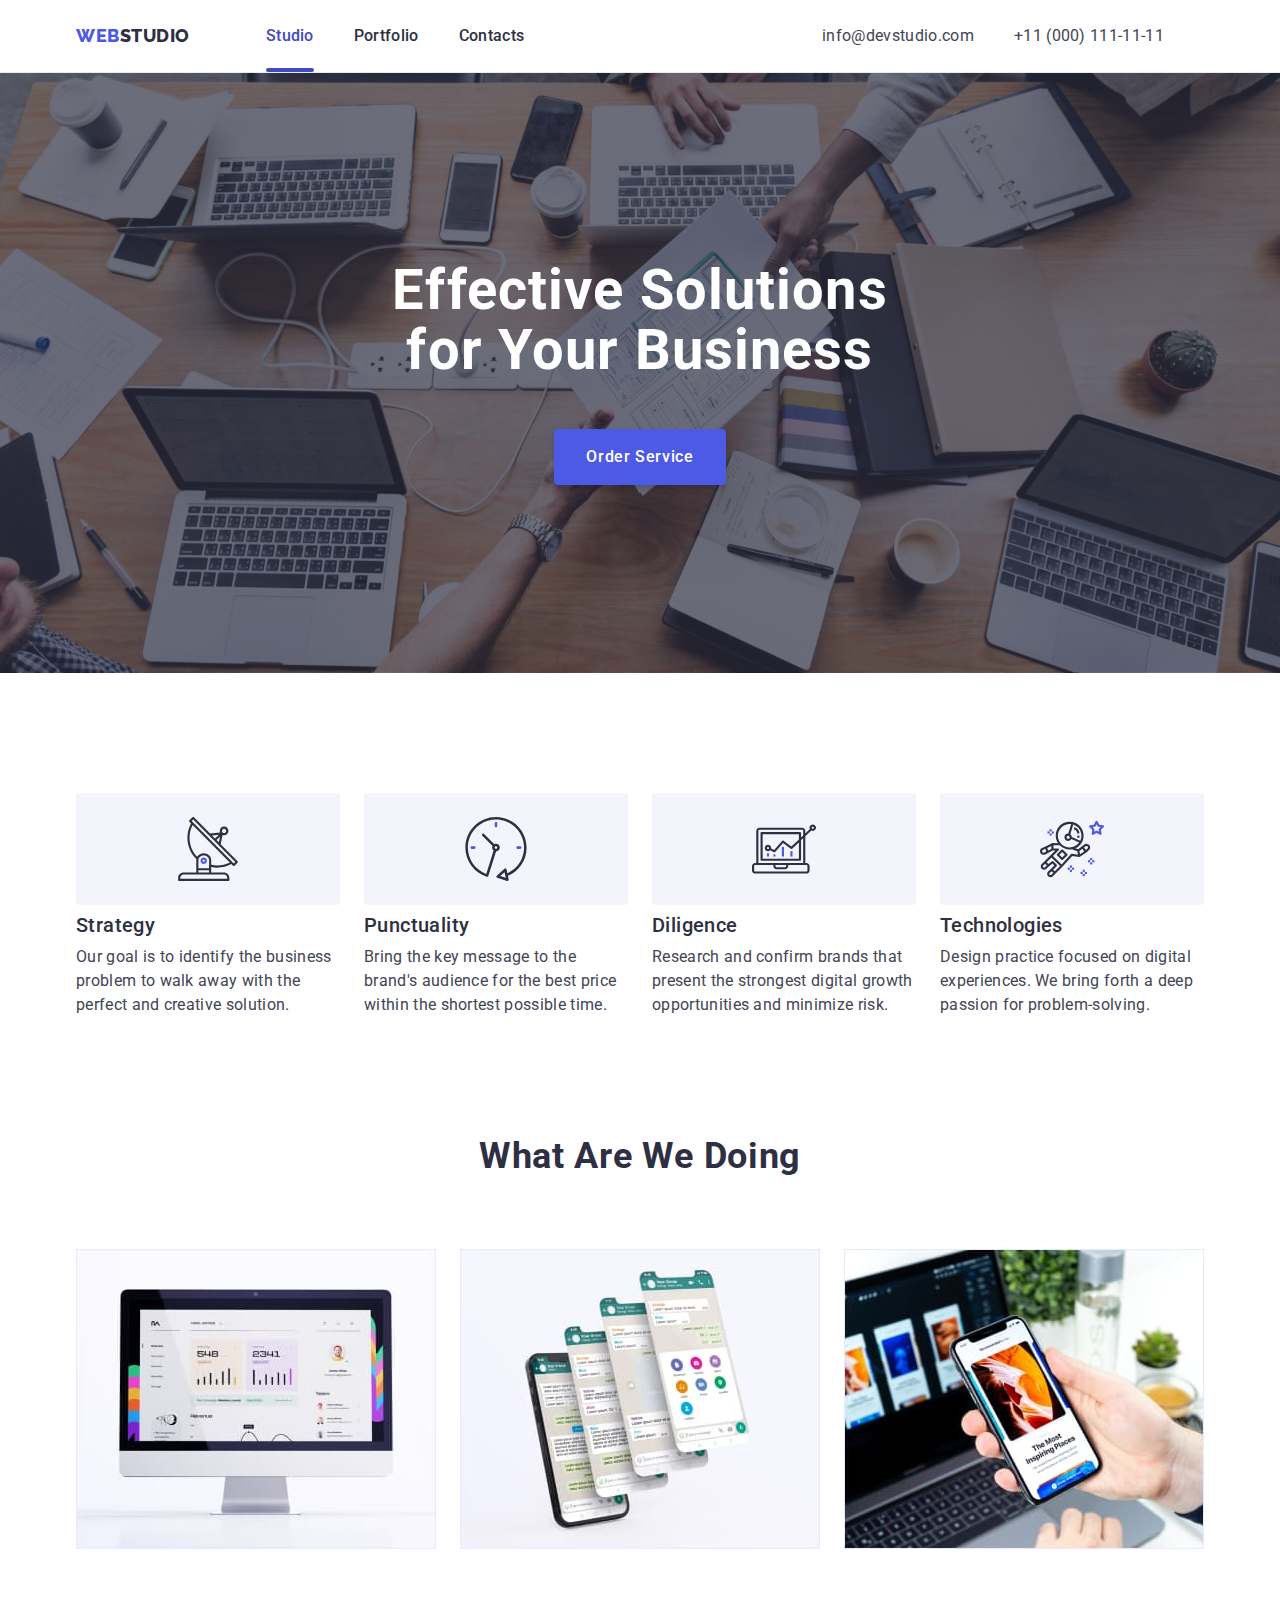
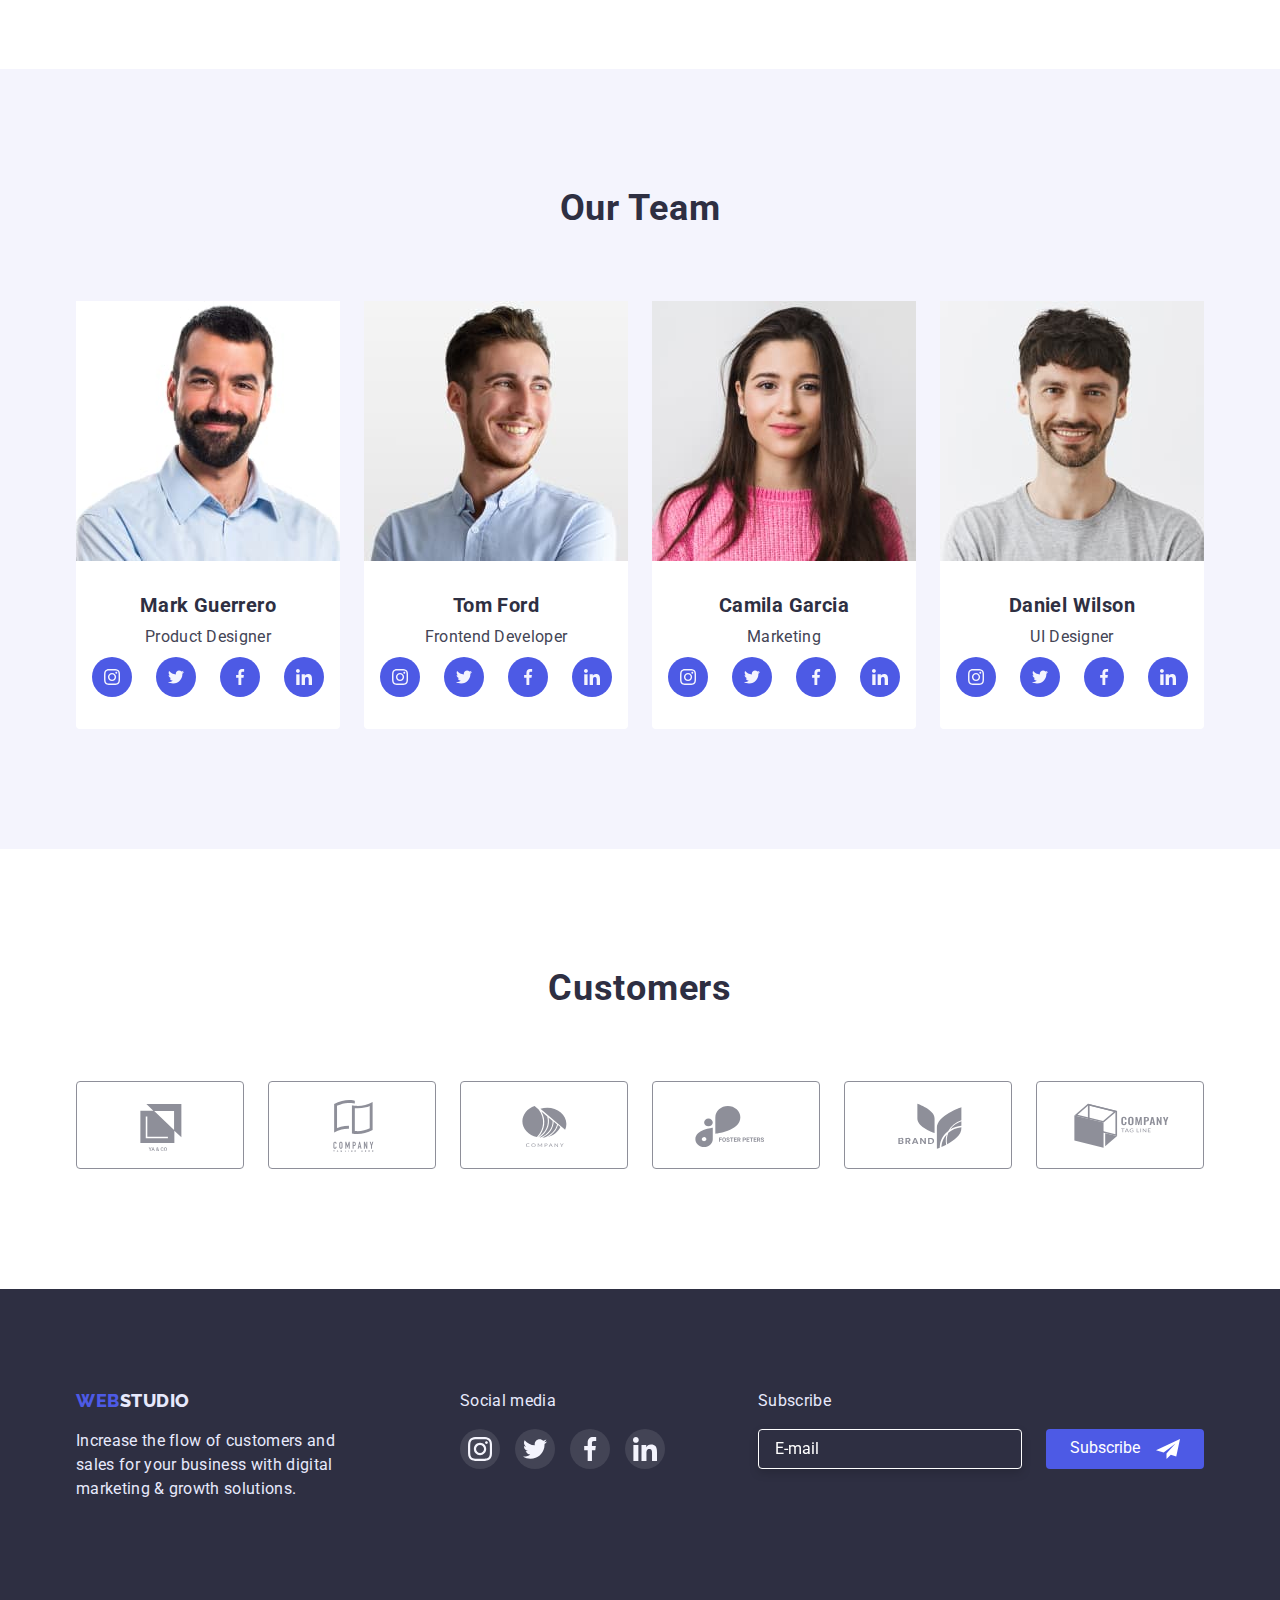
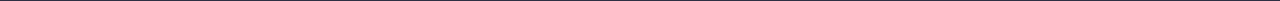
==== index.html @ 13c011f3 "Initial commit" ====
<!DOCTYPE html>
<html lang="en">
  <head>
    <meta charset="UTF-8" />
    <meta http-equiv="X-UA-Compatible" content="IE=edge" />
    <meta name="viewport" content="width=device-width, initial-scale=1.0" />
    <title>WebStudio</title>
    <link
      href="
https://cdn.jsdelivr.net/npm/modern-normalize@1.1.0/modern-normalize.min.css
"
      rel="stylesheet"
    />
    <link rel="preconnect" href="https://fonts.googleapis.com" />
    <link rel="preconnect" href="https://fonts.gstatic.com" crossorigin />
    <link
      href="https://fonts.googleapis.com/css2?family=Raleway:wght@800&family=Roboto:wght@400;500;700;900&display=swap"
      rel="stylesheet"
    />
    <link rel="stylesheet" href="./css/styles.css" />
  </head>
  <!-- body -->
  <body>
    <header class="header">
      <div class="container page-header-container">
        <nav class="menu">
          <a class="logo link" href="./index.html"
            >Web<span class="header-logo-studio">Studio</span>
          </a>
          <ul class="list flex-list">
            <li class="menu-item">
              <a class="secondary-link link nav-index" href="./index.html"
                >Studio</a
              >
            </li>
            <li class="menu-item">
              <a class="menu-link link" href="./portfolio.html">Portfolio</a>
            </li>
            <li class="menu-item">
              <a class="menu-link link" href="">Contacts</a>
            </li>
          </ul>
        </nav>
        <!-- contacts -->
        <address class="address">
          <ul class="list flex-list">
            <li class="address-list">
              <a class="mail link" href="mailto:info@devstudio.com"
                >info@devstudio.com</a
              >
            </li>
            <li class="address-list">
              <a class="phone-number link" href="tel:+110001111111"
                >+11 (000) 111-11-11</a
              >
            </li>
          </ul>
        </address>
      </div>
    </header>
    <!-- main  -->
    <main>
      <!-- HERO -->
      <section class="section-hero">
        <div class="container hero-container">
          <h1 class="text-hero">Effective Solutions for Your Business</h1>
          <button class="button-main" data-modal-open type="button">
            Order Service
          </button>
        </div>
      </section>
      <!-- section2 -->
      <section class="secondary-section">
        <div class="container">
          <h2 hidden>features</h2>

          <ul class="list secondary-flex-list">
            <li class="secondary-section-list">
              <div class="secondary-list-item">
                <svg class="secondary-list-icon" width="64" height="64">
                  <use href="./images/sprite.svg#icon-strategy"></use>
                </svg>
              </div>
              <h3 class="title-description">Strategy</h3>
              <p class="text-description">
                Our goal is to identify the business problem to walk away with
                the perfect and creative solution.
              </p>
            </li>

            <li class="secondary-section-list">
              <div class="secondary-list-item">
                <svg class="secondary-list-icon" width="64" height="64">
                  <use href="./images/sprite.svg#icon-punctuality"></use>
                </svg>
              </div>
              <h3 class="title-description">Punctuality</h3>
              <p class="text-description">
                Bring the key message to the brand's audience for the best price
                within the shortest possible time.
              </p>
            </li>
            <li class="secondary-section-list">
              <div class="secondary-list-item">
                <svg class="secondary-list-icon" width="64" height="64">
                  <use href="./images/sprite.svg#icon-diligence"></use>
                </svg>
              </div>
              <h3 class="title-description">Diligence</h3>
              <p class="text-description">
                Research and confirm brands that present the strongest digital
                growth opportunities and minimize risk.
              </p>
            </li>
            <li class="secondary-section-list">
              <div class="secondary-list-item">
                <svg class="secondary-list-icon" width="64" height="64">
                  <use href="./images/sprite.svg#icon-technologies"></use>
                </svg>
              </div>
              <h3 class="title-description">Technologies</h3>
              <p class="text-description">
                Design practice focused on digital experiences. We bring forth a
                deep passion for problem-solving.
              </p>
            </li>
          </ul>
        </div>
      </section>
      <!-- What are we doing -->
      <section class="works-container">
        <div class="container">
          <h2 class="title-text">What are we doing</h2>
          <ul class="list flex-list section-list works-secondary-flex">
            <li class="works-container-list">
              <img
                src="./images/ourworks/img1.jpg"
                alt="desktop"
                width="360"
                height="300"
              />
            </li>
            <li class="works-container-list">
              <img
                src="./images/ourworks/img2.jpg"
                alt="telefon"
                width="360"
                height="300"
              />
            </li>
            <li class="works-container-list">
              <img
                src="./images/ourworks/img3.jpg"
                alt="Technical"
                width="360"
                height="300"
              />
            </li>
          </ul>
        </div>
      </section>
      <!-- Team -->
      <section class="team-section">
        <div class="container team-container">
          <h2 class="title-text">Our Team</h2>
          <ul class="list flex-list">
            <li class="team-img">
              <img
                src="./images/team/mark-guerrero.jpg"
                alt="Mark Guerrero"
                width="264"
                height="260"
              />
              <div class="team-card-wrapper">
                <h3 class="team-text">Mark Guerrero</h3>
                <p class="team-secondary-text">Product Designer</p>
                <!-- social-list -->
                <ul class="social-list list">
                  <li class="social-list-item">
                    <a class="social-list-link" href="">
                      <svg class="social-list-icon" width="16" height="16">
                        <use href="./images/sprite.svg#icon-instagram"></use>
                      </svg>
                    </a>
                  </li>
                  <li class="social-list-item">
                    <a class="social-list-link" href="">
                      <svg class="social-list-icon" width="16" height="16">
                        <use href="./images/sprite.svg#icon-twitter"></use>
                      </svg>
                    </a>
                  </li>
                  <li class="social-list-item">
                    <a class="social-list-link" href="">
                      <svg class="social-list-icon" width="16" height="16">
                        <use href="./images/sprite.svg#icon-facebook"></use>
                      </svg>
                    </a>
                  </li>
                  <li class="social-list-item">
                    <a class="social-list-link" href="">
                      <svg class="social-list-icon" width="16" height="16">
                        <use href="./images/sprite.svg#icon-linkedin"></use>
                      </svg>
                    </a>
                  </li>
                </ul>
              </div>
            </li>
            <li class="team-img">
              <img
                src="./images/team/tom-ford.jpg"
                alt="tom-ford"
                width="264"
                height="260"
              />
              <div class="team-card-wrapper">
                <h3 class="team-text">Tom Ford</h3>
                <p class="team-secondary-text">Frontend Developer</p>
                <ul class="social-list list">
                  <li class="social-list-item">
                    <a class="social-list-link" href="">
                      <svg class="social-list-icon" width="16" height="16">
                        <use href="./images/sprite.svg#icon-instagram"></use>
                      </svg>
                    </a>
                  </li>
                  <li class="social-list-item">
                    <a class="social-list-link" href="">
                      <svg class="social-list-icon" width="16" height="16">
                        <use href="./images/sprite.svg#icon-twitter"></use>
                      </svg>
                    </a>
                  </li>
                  <li class="social-list-item">
                    <a class="social-list-link" href="">
                      <svg class="social-list-icon" width="16" height="16">
                        <use href="./images/sprite.svg#icon-facebook"></use>
                      </svg>
                    </a>
                  </li>
                  <li class="social-list-item">
                    <a class="social-list-link" href="">
                      <svg class="social-list-icon" width="16" height="16">
                        <use href="./images/sprite.svg#icon-linkedin"></use>
                      </svg>
                    </a>
                  </li>
                </ul>
              </div>
            </li>
            <li class="team-img">
              <img
                src="./images/team/camila-garcia.jpg"
                alt="camila-garcia"
                width="264"
                height="260"
              />
              <div class="team-card-wrapper">
                <h3 class="team-text">Camila Garcia</h3>
                <p class="team-secondary-text">Marketing</p>
                <ul class="social-list list">
                  <li class="social-list-item">
                    <a class="social-list-link" href="">
                      <svg class="social-list-icon" width="16" height="16">
                        <use href="./images/sprite.svg#icon-instagram"></use>
                      </svg>
                    </a>
                  </li>
                  <li class="social-list-item">
                    <a class="social-list-link" href="">
                      <svg class="social-list-icon" width="16" height="16">
                        <use href="./images/sprite.svg#icon-twitter"></use>
                      </svg>
                    </a>
                  </li>
                  <li class="social-list-item">
                    <a class="social-list-link" href="">
                      <svg class="social-list-icon" width="16" height="16">
                        <use href="./images/sprite.svg#icon-facebook"></use>
                      </svg>
                    </a>
                  </li>
                  <li class="social-list-item">
                    <a class="social-list-link" href="">
                      <svg class="social-list-icon" width="16" height="16">
                        <use href="./images/sprite.svg#icon-linkedin"></use>
                      </svg>
                    </a>
                  </li>
                </ul>
              </div>
            </li>
            <li class="team-img">
              <img
                src="./images/team/daniel-wilson.jpg"
                alt="daniel-wilson"
                width="264"
                height="260"
              />
              <div class="team-card-wrapper">
                <h3 class="team-text">Daniel Wilson</h3>
                <p class="team-secondary-text">UI Designer</p>
                <ul class="social-list list">
                  <li class="social-list-item">
                    <a class="social-list-link" href="">
                      <svg class="social-list-icon" width="16" height="16">
                        <use href="./images/sprite.svg#icon-instagram"></use>
                      </svg>
                    </a>
                  </li>
                  <li class="social-list-item">
                    <a class="social-list-link" href="">
                      <svg class="social-list-icon" width="16" height="16">
                        <use href="./images/sprite.svg#icon-twitter"></use>
                      </svg>
                    </a>
                  </li>
                  <li class="social-list-item">
                    <a class="social-list-link" href="">
                      <svg class="social-list-icon" width="16" height="16">
                        <use href="./images/sprite.svg#icon-facebook"></use>
                      </svg>
                    </a>
                  </li>
                  <li class="social-list-item">
                    <a class="social-list-link" href="">
                      <svg class="social-list-icon" width="16" height="16">
                        <use href="./images/sprite.svg#icon-linkedin"></use>
                      </svg>
                    </a>
                  </li>
                </ul>
              </div>
            </li>
          </ul>
        </div>
      </section>
      <!-- Customers -->
      <section class="customers-container">
        <div class="container">
          <h2 class="title-text">Customers</h2>
          <ul class="list customers-list">
            <li class="customers-list-item">
              <a class="customers-list-link" href="">
                <svg class="customers-list-icon" width="104" height="56">
                  <use href="./images/sprite.svg#icon-customers-logo1"></use>
                </svg>
              </a>
            </li>
            <li class="customers-list-item">
              <a class="customers-list-link" href="">
                <svg class="customers-list-icon" width="104" height="56">
                  <use href="./images/sprite.svg#icon-customers-logo-2"></use>
                </svg>
              </a>
            </li>
            <li class="customers-list-item">
              <a class="customers-list-link" href="">
                <svg class="customers-list-icon" width="104" height="56">
                  <use href="./images/sprite.svg#icon-customers-logo-3"></use>
                </svg>
              </a>
            </li>
            <li class="customers-list-item">
              <a class="customers-list-link" href="">
                <svg class="customers-list-icon" width="104" height="56">
                  <use href="./images/sprite.svg#icon-customers-logo-4"></use>
                </svg>
              </a>
            </li>
            <li class="customers-list-item">
              <a class="customers-list-link" href="">
                <svg class="customers-list-icon" width="104" height="56">
                  <use href="./images/sprite.svg#icon-customers-logo-5"></use>
                </svg>
              </a>
            </li>
            <li class="customers-list-item">
              <a class="customers-list-link" href="">
                <svg class="customers-list-icon" width="104" height="56">
                  <use href="./images/sprite.svg#icon-customers-logo-6"></use>
                </svg>
              </a>
            </li>
          </ul>
        </div>
      </section>
    </main>
    <!-- footer -->
    <footer class="footer">
      <div class="container container-media">
        <div class="footer-container">
          <a class="logo link" href="./index.html"
            >Web<span class="footer-logo-studio">Studio</span>
          </a>
          <p class="footer-text-description">
            Increase the flow of customers and sales for your business with
            digital marketing & growth solutions.
          </p>
        </div>
        <div class="social-media-container">
          <p class="social-media-text">Social media</p>
          <ul class="footer-social-list list">
            <li class="footer-social-list-item">
              <a class="footer-social-list-link" href="">
                <svg class="footer-social-list-icon" width="24" height="24">
                  <use href="./images/sprite.svg#icon-instagram-dark"></use>
                </svg>
              </a>
            </li>
            <li class="footer-social-list-item">
              <a class="footer-social-list-link" href="">
                <svg class="footer-social-list-icon" width="24" height="24">
                  <use href="./images/sprite.svg#icon-twitter-dark"></use>
                </svg>
              </a>
            </li>
            <li class="footer-social-list-item">
              <a class="footer-social-list-link" href="">
                <svg class="footer-social-list-icon" width="24" height="24">
                  <use href="./images/sprite.svg#icon-facebook-dark"></use>
                </svg>
              </a>
            </li>
            <li class="footer-social-list-item">
              <a class="footer-social-list-link" href="">
                <svg class="footer-social-list-icon" width="24" height="24">
                  <use href="./images/sprite.svg#icon-linkedin-dark"></use>
                </svg>
              </a>
            </li>
          </ul>
        </div>
        <!-- footer-form -->
        <form class="footer-form">
          <p class="social-media-text">Subscribe</p>
          <div class="footer-form-wraper">
            <label class="footer-label">
              <input
                type="email"
                class="footer-input"
                name="user-email"
                placeholder="E-mail"
              />
            </label>
            <button type="submit" class="footer-submit-btn">
              Subscribe
              <svg class="footer-input-icon" width="24" height="24">
                <use href="./images/sprite.svg#icon-frame"></use>
              </svg>
            </button>
          </div>
        </form>
      </div>
    </footer>
    <!-- bekdrop -->
    <div class="bekdrop is-hidden" data-modal>
      <div class="modal">
        <button class="modal-close-btn" data-modal-close type="button">
          <svg class="close-icon-btn" width="8" height="8">
            <use href="./images/sprite.svg#icon-cross"></use>
          </svg>
          <script src="./js/modal.js"></script>
        </button>
        <p class="modal-form-text">
          Leave your contacts and we will call you back
        </p>
        <form class="modal-form">
          <label class="modal-form-fild">
            <span class="modal-form-input-desc"> Name* </span>
            <span class="input-icon-wraper">
              <input
                class="modal-form-input"
                type="text"
                name="user_name"
                required
                pattern="^[a-zA-Zа-яА-Яі-Ії-Ї]+$"
                minlength="2"
              />
              <svg class="modal-form-input-icon" width="18" height="24">
                <use href="./images/sprite.svg#icon-person"></use>
              </svg>
            </span>
          </label>
          <label class="modal-form-fild">
            <span class="modal-form-input-desc"> Phone* </span>
            <span class="input-icon-wraper">
              <input
                class="modal-form-input"
                type="tel"
                name="user_phone"
                required
                pattern="[0-9{3}-0-9{3}-0-9{2}-0-9{2}]"
                title="xxx-xxx-xx-xx"
              />
              <svg class="modal-form-input-icon" width="18" height="24">
                <use href="./images/sprite.svg#icon-phone"></use>
              </svg>
            </span>
          </label>
          <label class="modal-form-fild">
            <span class="modal-form-input-desc"> Email </span>
            <span class="input-icon-wraper">
              <input class="modal-form-input" type="email" name="user_email" />
              <svg class="modal-form-input-icon" width="18" height="24">
                <use href="./images/sprite.svg#icon-email"></use>
              </svg>
            </span>
          </label>
          <label class="modal-form-fild-comment">
            <span class="modal-form-input-desc"> Comment </span>
            <textarea
              class="modal-form-comment"
              name="user_comment"
              placeholder="Text input"
            ></textarea>
          </label>
          <input
            class="modal-form-check visually-hidden"
            id="user-policy"
            type="checkbox"
          />
          <label class="modal-form-check-desc" for="user-policy">
            <span class="user-policy-text">
              I accept the terms and conditions of the
              <a class="user-policy-link" href="">Privacy Policy</a>
            </span>
          </label>
          <button type="submit" class="modal-form-submit">Send</button>
        </form>
      </div>
    </div>
  </body>
</html>
---- css/styles.css ----
/* крапка у списку */
.list {
  list-style: none;
}
/* підкреслення */
.link {
  text-decoration: none;
}
:root {
  --main-background-color: #ffffff;
  --footer-beckground-color: #2e2f42;
  --team-section-color: #f4f4fd;
  --hover-focus-color: #404bbf;
  --title-color: #2e2f42;
  --text-color: #434455;
  --text-footer-color: #e7e9fc;
  --blue-text-color: #4d5ae5;
  --transition-element: 250ms cubic-bezier(0.4, 0, 0.2, 1);
}
h1,
h2,
h3,
p {
  margin-top: 0;
  margin-bottom: 0;
}
ul,
ol {
  margin-top: 0;
  margin-bottom: 0;
  padding-left: 0;
}
img {
  display: block;
}
button {
  cursor: pointer;
}
.container {
  width: 1158px;
  margin-left: auto;
  margin-right: auto;
  padding-left: 15px;
  padding-right: 15px;
}
.page-header-container {
  display: flex;
  align-items: center;
}
body {
  font-family: "Roboto", sans-serif;
  font-size: 16px;
  background-color: var(--main-background-color);
}

.menu-link {
  font-weight: 500;
  line-height: 1.5;
  letter-spacing: 0.02em;
  color: var(--title-color);
  transition: color var(--transition-element);
}
.menu-link:hover,
.menu-link:focus {
  color: var(--hover-focus-color);
}
.secondary-link {
  font-weight: 500;
  line-height: 1.5;
  letter-spacing: 0.02em;
  color: var(--hover-focus-color);
}

/* ===============LOGO============== */
.logo {
  font-family: "Raleway";

  font-weight: 800;
  font-size: 18px;
  line-height: 1.33;

  align-items: center;
  letter-spacing: 0.03em;
  text-transform: uppercase;
  color: var(--blue-text-color);
  margin-right: 76px;
}

.header-logo-studio {
  color: var(--title-color);
}

.header {
  border-bottom: 1px solid #e7e9fc;
  box-shadow: 0px 2px 1px rgba(46, 47, 66, 0.08),
    0px 1px 1px rgba(46, 47, 66, 0.16), 0px 1px 6px rgba(46, 47, 66, 0.08);
}
/* ===============/LOGO/============== */
.menu {
  display: flex;
  align-items: center;
}
.flex-list {
  display: flex;
  align-items: center;
}
.menu-item:not(:last-child) {
  margin-right: 40px;
}
.menu-item {
  position: relative;
  display: block;
  padding-top: 24px;
  padding-bottom: 24px;
}

.nav-index::after {
  box-sizing: inherit;
  position: absolute;
  content: "";
  display: block;
  width: 100%;
  height: 4px;
  margin: 0 auto;
  left: 0;
  bottom: 0;
  background-color: #404bbf;
  border-radius: 2px;
}

/* ==========Contacts========= */
.address {
  font-style: normal;
  margin-left: auto;
}

.phone-number {
  line-height: 1.5;
  letter-spacing: 0.02em;
  color: var(--text-color);
  transition: var(--transition-element);
}
.phone-number:hover,
.phone-number:focus {
  color: var(--hover-focus-color);
}

.mail {
  line-height: 1.5;
  letter-spacing: 0.02em;
  color: var(--text-color);
  transition: color var(--transition-element);
}

.mail:hover,
.mail:focus {
  color: var(--hover-focus-color);
}
.address-list {
  margin-right: 40px;
}
/* ==========/Contacts/========= */

/* ---------------HERO--------------- */
.section-hero {
  background: var(--title-color);
  padding-top: 188px;
  padding-bottom: 188px;
  background-image: linear-gradient(
      rgba(46, 47, 66, 0.7),
      rgba(46, 47, 66, 0.7)
    ),
    url("../images/hero.jpg");
  background-size: cover;
  margin-left: auto;
  margin-right: auto;
  background-position: center;
  background-repeat: no-repeat;
  max-width: 1440px;
}
.text-hero {
  font-weight: 700;
  font-size: 56px;
  line-height: 1.07;
  letter-spacing: 0.02em;
  color: var(--main-background-color);
  margin-right: auto;
  margin-left: auto;
  width: 496px;
  margin-bottom: 48px;
  text-align: center;
}

.button-main {
  font-weight: 500;
  line-height: 1.5;
  display: flex;
  letter-spacing: 0.04em;
  font-family: inherit;
  color: var(--main-background-color);
  background: var(--blue-text-color);
  box-shadow: 0px 4px 4px rgba(0, 0, 0, 0.15);
  border-radius: 4px;
  padding-top: 16px;
  padding-bottom: 16px;
  padding-left: 32px;
  padding-right: 32px;
  border: none;
  margin-left: auto;
  margin-right: auto;
  transition: background var(--transition-element),
    box-shadow var(--transition-element),
    border-radius var(--transition-element),
    box-shadow var(--transition-element);
}
.button-main:hover,
.button-main:focus {
  background: var(--hover-focus-color);
  box-shadow: 0px 4px 4px rgba(0, 0, 0, 0.15);
  border-radius: 4px;
}

/* ------------------/HERO/------------ */
/* ==================Section2========== */
.secondary-flex-list {
  display: flex;
  align-items: center;
}
.secondary-section {
  padding-top: 120px;
  padding-bottom: 120px;
}
.title-description {
  font-weight: 500;
  font-size: 20px;
  line-height: 1.2;
  letter-spacing: 0.02em;
  color: var(--title-color);
  margin-bottom: 8px;
  margin-top: 8px;
}
.text-description {
  font-weight: 400;
  line-height: 1.5;
  letter-spacing: 0.02em;
  color: var(--text-color);
}
.secondary-section-list:not(:last-child) {
  margin-right: 24px;
}
.secondary-section-list {
  width: 264px;
}

.secondary-list-item {
  width: 264px;
  height: 112px;
  background-color: #f4f4fd;
  border-radius: 4px;
  display: flex;
  justify-content: center;
  align-items: center;
}
/* ==================/Section2/======== */
/* ============What are we doing======= */
.works-container {
  padding-bottom: 120px;
}

.title-text {
  font-size: 36px;
  line-height: 1.11;
  letter-spacing: 0.02em;
  text-transform: capitalize;
  color: var(--title-color);
  text-transform: capitalize;
  margin-bottom: 72px;
  text-align: center;
}
.works-container-list {
  width: 360px;
}
.works-container-list:not(:last-child) {
  margin-right: 24px;
}

/* ===========/What are we doing/====== */

/* ==============Team============ */

.team-section {
  background-color: var(--team-section-color);
  padding-top: 120px;
  padding-bottom: 120px;
}
.team-img {
  background-color: var(--main-background-color);
  width: 264px;
  border-radius: 0px 0px 4px 4px;
}
.team-img:not(:last-child) {
  margin-right: 24px;
}
.team-text {
  font-size: 20px;
  line-height: 1.2;
  letter-spacing: 0.02em;
  color: var(--title-color);
  margin-left: auto;
  margin-right: auto;
  text-align: center;
  margin-bottom: 8px;
}
.team-secondary-text {
  line-height: 1.5;
  letter-spacing: 0.02em;
  color: var(--text-color);
  text-align: center;
  margin-left: auto;
  margin-right: auto;
}
.team-card-wrapper {
  padding-top: 32px;
  padding-bottom: 32px;
  padding-left: 16px;
  padding-right: 16px;
}
/* <!-- social-list --> */
.social-list-link {
  display: flex;
  justify-content: center;
  align-items: center;
  width: 40px;
  height: 40px;
  border-radius: 50%;
  background-color: #4d5ae5;
  transition: background-color var(--transition-element);
}
.social-list-link:hover,
.social-list-link:focus {
  background-color: #404bbf;
}
.social-list {
  display: flex;
  justify-content: center;
  gap: 24px;
  margin-top: 8px;
}
.social-list-icon {
  fill: #f4f4fd;
}

/* <!-- //social-list// --> */
/* ==============/Team/============ */
/* ==============Customers========= */
.customers-container {
  padding-bottom: 120px;
  padding-top: 120px;
}
.customers-list {
  display: flex;
  justify-content: center;
  gap: 24px;
}
.customers-list-item {
  width: calc((100% - 24px) / 6);
  height: 88px;
}

.customers-list-link {
  display: flex;
  justify-content: center;
  align-items: center;
  width: 100%;
  height: 100%;
  background: #ffffff;
  border: 1px solid #8e8f99;
  fill: currentColor;
  color: #8e8f99;
  border-radius: 4px;
  transition: border var(--transition-element), fill var(--transition-element);
}

.customers-list-link:hover,
.customers-list-link:focus {
  border: 1px solid #404bbf;
  fill: #404bbf;
}

/* ============//Customers//========= */
/* ============footer============= */
.footer-logo-studio {
  font-family: "Raleway";
  font-style: normal;
  font-weight: 800;
  font-size: 18px;
  line-height: 1.33;
  letter-spacing: 0.03em;
  text-transform: uppercase;
  color: var(--text-footer-color);
}
.footer-text-description {
  font-weight: 400;
  line-height: 1.5;
  letter-spacing: 0.02em;
  color: var(--text-footer-color);
  width: 264px;
  margin-top: 16px;
}
.footer {
  background-color: var(--footer-beckground-color);
  padding-top: 100px;
  padding-bottom: 100px;
}
.footer-flex {
  margin-right: 0;
}

.footer-social-list-link {
  display: flex;
  box-sizing: border-box;
  justify-content: center;
  align-items: center;
  width: 40px;
  height: 40px;
  border-radius: 50%;
  background: rgba(255, 255, 255, 0.1);
  transition: background-color var(--transition-element);
}
.footer-social-list-link:hover,
.footer-social-list-link:focus {
  background-color: #31d0aa;
}
.footer-social-list {
  display: flex;
  justify-content: center;
  gap: 15px;
  margin-top: 16px;
}
.footer-container {
  width: 264px;
}
.footer-social-list-icon {
  fill: #f4f4fd;
}
.social-media-text {
  line-height: 1.5;
  letter-spacing: 0.02em;
  color: var(--text-footer-color);
  font-weight: normal;
  margin-bottom: 16px;
}
.social-media-container {
  margin-left: 120px;
}
.footer-social-container {
  display: flex;
}
.container-media {
  display: flex;
}
.footer-form-wraper {
  display: flex;
}
/* ============/footer/============= */

/* ========== PORTFOLIO===+++====== */
/* ===========portfolio-buttons===== */
.portfolio-section {
  padding-top: 96px;
}
.portfolio-buttons {
  color: var(--blue-text-color);
  font-weight: 500;
  padding: 12px 24px;
  height: 48px;
  background: var(--team-section-color);
  border: 1px solid var(--text-footer-color);
  border-radius: 4px;
  line-height: 24px;
  text-align: center;
  letter-spacing: 0.04em;
  color: #4d5ae5;
  transition: color var(--transition-element),
    background var(--transition-element), box-shadow var(--transition-element);
}

.portfolio-buttons:hover,
.portfolio-buttons:focus {
  color: var(--main-background-color);
  background: var(--hover-focus-color);
  box-shadow: 0px 3px 1px rgba(0, 0, 0, 0.1), 0px 2px 1px rgba(0, 0, 0, 0.08),
    0px 2px 2px rgba(0, 0, 0, 0.12);
  border-color: transparent;
}
.portfolio-buttons-container {
  justify-content: center;
  margin-bottom: 72px;
}
.list-buttons:not(:last-child) {
  margin-right: 24px;
}

/* ===========//portfolio-buttons//===== */
/* ============Project Card============ */

.project-card-list {
  width: 360px;
}

.card-border {
  border: 1px solid #e7e9fc;
  border-top: none;
  padding: 32px 16px;
}
.project-card-list-shadow {
  display: block;
  cursor: pointer;
  text-decoration: none;
  position: relative;
  transition: box-shadow var(--transition-element);
}
.project-card-list-shadow:hover,
.project-card-list-shadow:focus {
  box-shadow: 0px 1px 6px rgba(46, 47, 66, 0.08),
    0px 1px 1px rgba(46, 47, 66, 0.16), 0px 2px 1px rgba(46, 47, 66, 0.08);
}
.card-border-text {
  font-size: 20px;
  line-height: 1.2;
  letter-spacing: 0.02em;
  color: var(--title-color);
  margin-bottom: 8px;
}
.card-secondary-text {
  line-height: 1.5;
  letter-spacing: 0.02em;
  color: var(--text-color);
}
.overlay-wraper {
  display: block;
  position: relative;
  overflow: hidden;
}
.overlay {
  padding-top: 40px;
  padding-bottom: 40px;
  padding-left: 32px;
  padding-right: 32px;
  font-size: 16px;
  line-height: 1.5;
  letter-spacing: 0.02em;
  color: #f4f4fd;
  font-weight: 400;
  font-size: 16px;
  line-height: 24px;
  letter-spacing: 0.02em;
  position: absolute;
  left: 0px;
  top: 0px;
  background-color: #4d5ae5;
  width: 100%;
  height: 100%;
  overflow: auto;
  transform: translate(0, 100%);
  transition: transform var(--transition-element);
}
.overlay-wraper-card:hover .overlay,
.overlay-wraper-card:focus .overlay {
  transform: translate(0, 0);
}
/* ============/Project Card/============ */
/* ==========//PORTFOLIO//============ */
.test {
  display: flex;
  flex-wrap: wrap;
  justify-content: center;
  gap: 48px 24px;
}
/* ==============bekdrop================== */
.bekdrop {
  position: fixed;
  top: 0;
  left: 0;
  width: 100%;
  height: 100%;
  background-color: rgba(46, 47, 66, 0.4);
  z-index: 100;
  transition: opacity var(--transition-element),
    visibility var(--transition-element);
}

.bekdrop.is-hidden {
  opacity: 0;
  visibility: hidden;
  pointer-events: none;
}

.modal {
  position: absolute;
  top: 50%;
  left: 50%;
  transform: translate(-50%, -50%);
  width: 408px;
  min-height: 576px;
  background: #fcfcfc;
  box-shadow: 0px 1px 1px rgba(0, 0, 0, 0.14), 0px 1px 3px rgba(0, 0, 0, 0.12),
    0px 2px 1px rgba(0, 0, 0, 0.2);
  border-radius: 4px;
  padding-top: 72px;
  padding-left: 24px;
  padding-right: 24px;
  padding-bottom: 24px;
}

.modal-close-btn {
  position: absolute;
  top: 24px;
  right: 24px;
  display: flex;
  justify-content: center;
  align-items: center;
  width: 24px;
  height: 24px;
  border-radius: 50%;
  background: #e7e9fc;
  border: 1px solid rgba(0, 0, 0, 0.1);
  padding: 0;
  transition: background-color var(--transition-element);
}
.modal-close-btn:hover,
.modal-close-btn:focus {
  background-color: #404bbf;
}
.close-icon-btn {
  transition: fill var(--transition-element);
}
.modal-close-btn:hover .close-icon-btn,
.modal-close-btn:focus .close-icon-btn {
  fill: #f4f4fd;
}

/* =============/bekdrop/================== */
/* ==============modal form ================*/
.modal-form {
  display: flex;
  flex-direction: column;
}
.modal-form-input {
  width: 100%;
  height: 40px;
  border: 1px solid rgba(46, 47, 66, 0.4);
  border-radius: 4px;
  padding-left: 42px;
  transition: border-color var(--transition-element);
}
.modal-form-input:focus {
  border-color: #4d5ae5;
  border-radius: 4px;
  outline: none;
}
.modal-form-input-desc {
  font-size: 12px;
  line-height: 1.17;
  letter-spacing: 0.01em;
  color: #8e8f99;
  margin-bottom: 4px;
  display: block;
}
.modal-form-text {
  font-weight: 500;
  font-size: 16px;
  line-height: 1.5;
  text-align: center;
  letter-spacing: 0.02em;
  color: #2e2f42;
  margin-bottom: 16px;
}
.modal-form-fild {
  margin-bottom: 8px;
}
.modal-form-fild-comment {
  margin-bottom: 16px;
}
.modal-form-comment {
  display: block;
  font-size: 12px;
  line-height: 1.2;
  letter-spacing: 0.04em;
}
.input-icon-wraper {
  position: relative;
}
.modal-form-input-icon {
  display: block;
  position: absolute;
  top: 50%;
  left: 16px;
  transform: translateY(-50%);
  transition: fill var(--transition-element);
}
.modal-form-input:focus + .modal-form-input-icon {
  fill: #4d5ae5;
}
.modal-form-comment {
  resize: none;
  width: 100%;
  height: 120px;
  padding-top: 8px;
  padding-left: 16px;
  transition: border-color var(--transition-element);
  border-radius: 4px;
}
.modal-form-comment:focus {
  border-color: #4d5ae5;
  outline: none;
}
.modal-form-comment::placeholder {
  font-weight: 400;
  font-size: 12px;
  line-height: 1.7;
  letter-spacing: 0.04em;
  color: rgba(46, 47, 66, 0.4);
}
.modal-form-check-desc::before {
  content: "";
  display: block;
  width: 16px;
  height: 16px;
  border: 1px solid #2e2f42;
  border-radius: 2px;
  cursor: pointer;
  margin-right: 8px;
}
.modal-form-check:checked + .modal-form-check-desc::before {
  background-image: url(../images/vector.svg);
  background-color: #4d5ae5;
  background-repeat: no-repeat;
  background-size: auto;
  background-position: center;
}
.visually-hidden {
  position: absolute;
  width: 1px;
  height: 1px;
  margin: -1px;
  padding: 0;
  overflow: hidden;
  border: 0;
  clip: rect(0 0 0 0);
}
.modal-form-check:focus + .modal-form-check-desc::before {
  border: 1px solid #404bbf;
  border-radius: 2px;
}
.user-policy-text {
  font-size: 12px;
  line-height: 1.2;
  letter-spacing: 0.04em;
  color: #8e8f99;
}
.user-policy-link {
  font-size: 12px;
  line-height: 1.2;
  letter-spacing: 0.04em;
  text-decoration-line: underline;
  color: #4d5ae5;
}
.modal-form-check-desc {
  display: flex;
  align-items: center;

  margin-bottom: 24px;
}
.modal-form-submit {
  align-self: center;
  min-width: 169px;
  padding: 16px 32px;
  font-weight: 500;
  font-size: 16px;
  line-height: 1.5;
  background: #4d5ae5;
  box-shadow: 0px 4px 4px rgba(0, 0, 0, 0.15);
  border-radius: 4px;
  color: #ffffff;
  border: none;
  transition: background-color var(--transition-element);
}
.modal-form-submit:hover,
.modal-form-submit:focus {
  background-color: #404bbf;
}
/* ==============/modal form/ ================*/
/* ==============footer-form================= */
.footer-form {
  margin-left: auto;
}
.footer-input {
  border: 1px solid #ffffff;
  filter: drop-shadow(0px 4px 4px rgba(0, 0, 0, 0.15));
  border-radius: 4px;
}
.footer-input {
  height: 40px;
  width: 264px;
  padding-left: 16px;
  background: #2e2f42;
  color: #ffffff;
}
.footer-input::placeholder {
  color: #ffffff;
}
.footer-submit-btn {
  height: 40px;
  color: #ffffff;
  background: #4d5ae5;
  border-radius: 4px;
  margin-left: 24px;
  padding-right: 24px;
  padding-left: 24px;
  display: flex;
  border: none;
  align-items: center;
  justify-content: center;
}
.footer-input-icon {
  margin-left: 16px;
}
/* =============/footer-form/================ */
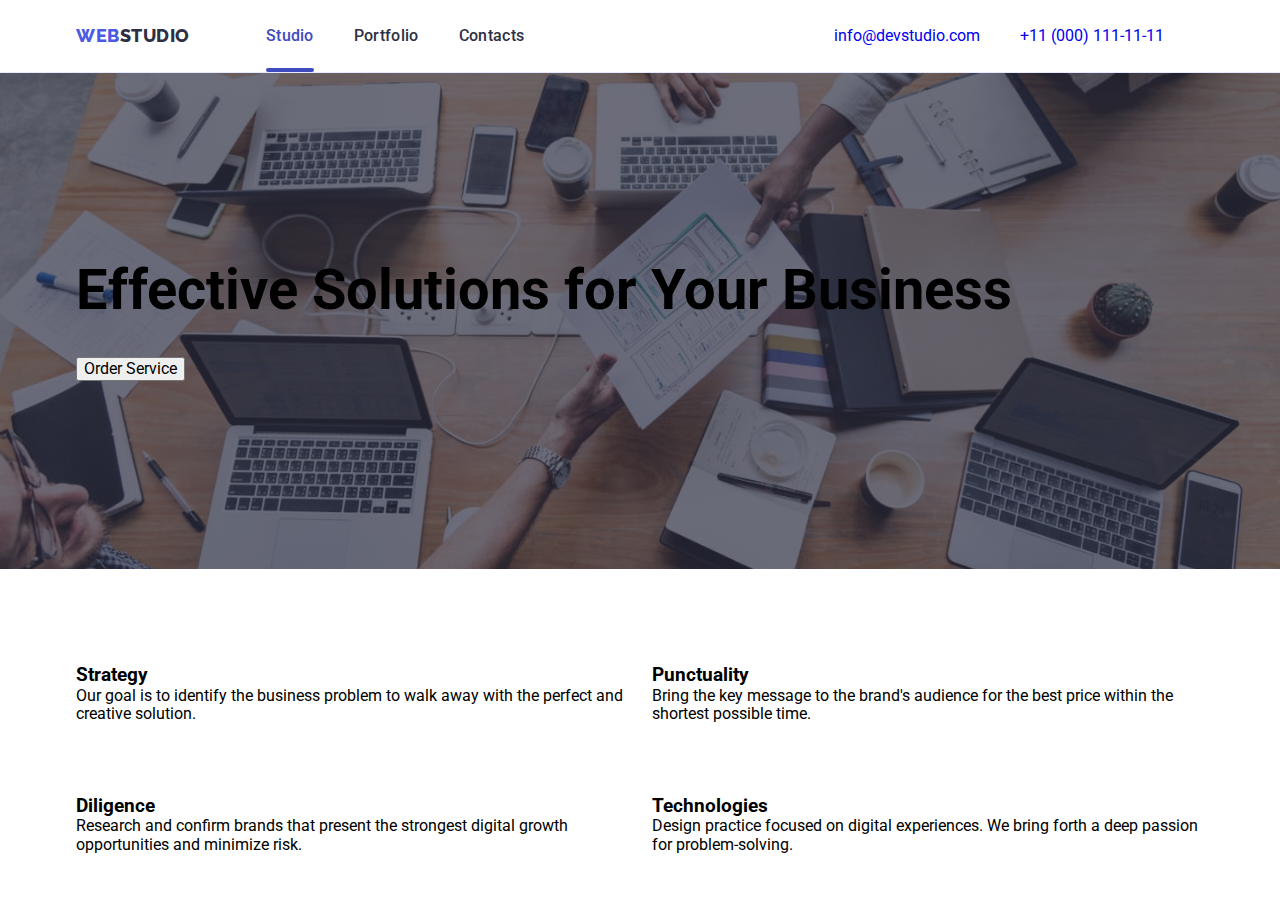
==== commit 653aa35c: "07.04" ====
--- a/index.html
+++ b/index.html
@@ -23,10 +23,10 @@
   <body>
     <header class="header">
       <div class="container page-header-container">
+        <a class="logo link" href="./index.html"
+          >Web<span class="header-logo-studio">Studio</span>
+        </a>
         <nav class="menu">
-          <a class="logo link" href="./index.html"
-            >Web<span class="header-logo-studio">Studio</span>
-          </a>
           <ul class="list flex-list">
             <li class="menu-item">
               <a class="secondary-link link nav-index" href="./index.html"
@@ -41,9 +41,10 @@
             </li>
           </ul>
         </nav>
+      
         <!-- contacts -->
         <address class="address">
-          <ul class="list flex-list">
+          <ul class="list address-flex-list">
             <li class="address-list">
               <a class="mail link" href="mailto:info@devstudio.com"
                 >info@devstudio.com</a
@@ -56,24 +57,97 @@
             </li>
           </ul>
         </address>
+          <button type="button" class="js-open-menu mobile-menu-open">
+          <svg class="mobile-menu-open-icon" width="32" height="22">
+            <use href="./images/sprite.svg#icon-charm_menu-hamburger"></use>
+          </svg>
+        </button>
+      </div>
+       <div class="js-menu-container mobile-menu">
+        <div class="container mobile-menu-container">
+          
+            <button class="mobile-menu-clouse-btn js-close-menu">
+            <svg class="mobile-menu-clouse-icon" width="24" height="24">
+              <use href="./images/sprite.svg#icon-cross"></use>
+            </svg>
+          </button>
+          <div>
+          <ul class="mobile-menu-nav list">
+            <li class="mobile-menu-item">
+              <a class="mobile-menu-list link" href="./index.html">Studio</a>
+            </li>
+            <li class="mobile-menu-item">
+              <a class="mobile-menu-list link" href="./portfolio.html"
+                >Portfolio</a
+              >
+            </li>
+            <li class="mobile-menu-item">
+              <a class="mobile-menu-list-contacs link" href="">Contacts</a>
+            </li>
+          </ul>
+          </div>
+          <div>
+          <ul class="mobile-list-contact list">
+            <li class="mobile-address-list">
+              <a class="mobile-menu-list-contacs link" href="tel:+110001111111"
+                >+11 (000) 111-11-11</a
+              >
+            </li>
+            <li class="mobile-address-list">
+              <a class="mobile-mail link" href="mailto:info@devstudio.com"
+                >info@devstudio.com</a
+              >
+            </li>
+          </ul>
+          <ul class="social-list list">
+            <li class="social-list-item">
+              <a class="social-list-link" href="">
+                <svg class="social-list-icon" width="24" height="24">
+                  <use href="./images/sprite.svg#icon-instagram"></use>
+                </svg>
+              </a>
+            </li>
+            <li class="social-list-item">
+              <a class="social-list-link" href="">
+                <svg class="social-list-icon" width="24" height="24">
+                  <use href="./images/sprite.svg#icon-twitter"></use>
+                </svg>
+              </a>
+            </li>
+            <li class="social-list-item">
+              <a class="social-list-link" href="">
+                <svg class="social-list-icon" width="24" height="24">
+                  <use href="./images/sprite.svg#icon-facebook"></use>
+                </svg>
+              </a>
+            </li>
+            <li class="social-list-item">
+              <a class="social-list-link" href="">
+                <svg class="social-list-icon" width="24" height="24">
+                  <use href="./images/sprite.svg#icon-linkedin"></use>
+                </svg>
+              </a>
+            </li>
+          </ul>
+          </div>
+        </div> 
       </div>
     </header>
     <!-- main  -->
-    <main>
-      <!-- HERO -->
-      <section class="section-hero">
-        <div class="container hero-container">
-          <h1 class="text-hero">Effective Solutions for Your Business</h1>
+     <main>
+    <!-- HERO -->
+    <section class="section-hero">
+        <div class="container">
+          <h1 class="text-hero">Effective Solutions     for Your Business</h1>
           <button class="button-main" data-modal-open type="button">
             Order Service
           </button>
-        </div>
-      </section>
-      <!-- section2 -->
-      <section class="secondary-section">
+        </div> 
+     </section>
+    <!-- section2 -->
+     <section class="secondary-section">
         <div class="container">
           <h2 hidden>features</h2>
-
           <ul class="list secondary-flex-list">
             <li class="secondary-section-list">
               <div class="secondary-list-item">
@@ -87,14 +161,14 @@
                 the perfect and creative solution.
               </p>
             </li>
-
             <li class="secondary-section-list">
               <div class="secondary-list-item">
                 <svg class="secondary-list-icon" width="64" height="64">
                   <use href="./images/sprite.svg#icon-punctuality"></use>
                 </svg>
               </div>
-              <h3 class="title-description">Punctuality</h3>
+              <h3 class="title-description">Punctuality
+              </h3>
               <p class="text-description">
                 Bring the key message to the brand's audience for the best price
                 within the shortest possible time.
@@ -126,9 +200,9 @@
             </li>
           </ul>
         </div>
-      </section>
-      <!-- What are we doing -->
-      <section class="works-container">
+      </section> 
+    <!-- What are we doing -->
+    <!-- <section class="works-container">
         <div class="container">
           <h2 class="title-text">What are we doing</h2>
           <ul class="list flex-list section-list works-secondary-flex">
@@ -158,9 +232,9 @@
             </li>
           </ul>
         </div>
-      </section>
-      <!-- Team -->
-      <section class="team-section">
+      </section> -->
+    <!-- Team -->
+    <!-- <section class="team-section">
         <div class="container team-container">
           <h2 class="title-text">Our Team</h2>
           <ul class="list flex-list">
@@ -173,9 +247,9 @@
               />
               <div class="team-card-wrapper">
                 <h3 class="team-text">Mark Guerrero</h3>
-                <p class="team-secondary-text">Product Designer</p>
-                <!-- social-list -->
-                <ul class="social-list list">
+                <p class="team-secondary-text">Product Designer</p> -->
+    <!-- social-list -->
+    <!-- <ul class="social-list list">
                   <li class="social-list-item">
                     <a class="social-list-link" href="">
                       <svg class="social-list-icon" width="16" height="16">
@@ -335,9 +409,9 @@
             </li>
           </ul>
         </div>
-      </section>
-      <!-- Customers -->
-      <section class="customers-container">
+      </section> -->
+    <!-- Customers -->
+    <!-- <section class="customers-container">
         <div class="container">
           <h2 class="title-text">Customers</h2>
           <ul class="list customers-list">
@@ -388,7 +462,7 @@
       </section>
     </main>
     <!-- footer -->
-    <footer class="footer">
+    <!-- <footer class="footer">
       <div class="container container-media">
         <div class="footer-container">
           <a class="logo link" href="./index.html"
@@ -431,9 +505,9 @@
               </a>
             </li>
           </ul>
-        </div>
-        <!-- footer-form -->
-        <form class="footer-form">
+        </div> -->
+    <!-- footer-form -->
+    <!-- <form class="footer-form">
           <p class="social-media-text">Subscribe</p>
           <div class="footer-form-wraper">
             <label class="footer-label">
@@ -453,9 +527,9 @@
           </div>
         </form>
       </div>
-    </footer>
+    </footer> -->
     <!-- bekdrop -->
-    <div class="bekdrop is-hidden" data-modal>
+    <!-- <div class="bekdrop is-hidden" data-modal>
       <div class="modal">
         <button class="modal-close-btn" data-modal-close type="button">
           <svg class="close-icon-btn" width="8" height="8">
@@ -531,5 +605,9 @@
         </form>
       </div>
     </div>
+    
+  </body>
+</html> -->
+    <script src="./js/mobile-menu.js"></script>
   </body>
 </html>
--- a/css/styles.css
+++ b/css/styles.css
@@ -30,55 +30,484 @@
   margin-bottom: 0;
   padding-left: 0;
 }
-img {
-  display: block;
-}
-button {
-  cursor: pointer;
-}
-.container {
-  width: 1158px;
-  margin-left: auto;
-  margin-right: auto;
-  padding-left: 15px;
-  padding-right: 15px;
-}
-.page-header-container {
-  display: flex;
-  align-items: center;
-}
 body {
   font-family: "Roboto", sans-serif;
   font-size: 16px;
   background-color: var(--main-background-color);
 }
-
-.menu-link {
+img {
+  display: block;
+}
+button {
+  cursor: pointer;
+}
+/* containers */
+.container {
+  width: 100%;
+  padding-left: 15px;
+  padding-right: 15px;
+}
+@media screen and (min-width: 428px) {
+  .container {
+    width: 428px;
+    margin-right: auto;
+    margin-left: auto;
+  }
+}
+@media screen and (min-width: 768px) {
+  .container {
+    width: 720px;
+  }
+}
+@media screen and (min-width: 1158px) {
+  .container {
+    width: 1158px;
+  }
+}
+/* --------------------mobile-------------------- */
+/* --------------------header-------------------- */
+@media screen and (max-width: 760px) {
+  .menu {
+    display: none;
+  }
+  .address-flex-list {
+    display: none;
+  }
+}
+
+.page-header-container {
+  display: flex;
+  align-items: center;
+  justify-content: space-between;
+}
+
+/*--------------- mobile-menu----------------- */
+@media screen and (max-width: 767px) {
+  .mobile-menu-open {
+    background-color: transparent;
+    border: none;
+    padding: 0;
+    line-height: 0;
+  }
+  .mobile-menu-container {
+    height: 100%;
+    position: relative;
+    padding-left: 40px;
+    padding-top: 80px;
+    padding-bottom: 40px;
+    display: flex;
+    flex-direction: column;
+    justify-content: space-between;
+    overflow: auto;
+  }
+
+  .mobile-menu-clouse-btn {
+    position: absolute;
+    top: 32px;
+    right: 32px;
+    background-color: transparent;
+    border: none;
+    padding: 0;
+    line-height: 0;
+  }
+
+  .mobile-menu {
+    position: fixed;
+    width: 100%;
+    height: 100%;
+    background-color: #ffffff;
+    top: 0;
+    left: 0;
+    z-index: 200;
+    visibility: hidden;
+    opacity: 0;
+    pointer-events: 0;
+
+    transition: opacity var(--transition-element),
+      visibility var(--transition-element);
+  }
+  .mobile-menu.is-open {
+    visibility: visible;
+    opacity: 1;
+    pointer-events: auto;
+  }
+  .header {
+    padding-top: 22.5px;
+    padding-bottom: 22.5px;
+  }
+  .mail {
+    line-height: 1.5;
+    letter-spacing: 0.02em;
+    color: var(--text-color);
+    transition: color var(--transition-element);
+  }
+  .phone-number {
+    line-height: 1.5;
+    letter-spacing: 0.02em;
+    color: var(--text-color);
+    transition: color var(--transition-element);
+  }
+}
+/* ------------mobile-menu-stail=========== */
+.mobile-menu-list {
+  font-weight: 700;
+  font-size: 36px;
+  line-height: 1.1;
+  letter-spacing: 0.02em;
+  text-transform: capitalize;
+  color: #2e2f42;
+}
+.mobile-menu-list-contacs {
+  font-weight: 700;
+  font-size: 36px;
+  line-height: 1.1;
+  letter-spacing: 0.02em;
+  text-transform: capitalize;
+  color: #404bbf;
+  font-style: normal;
+}
+.mobile-menu-item:not(:last-child) {
+  padding-bottom: 40px;
+}
+.mobile-mail {
   font-weight: 500;
-  line-height: 1.5;
-  letter-spacing: 0.02em;
-  color: var(--title-color);
-  transition: color var(--transition-element);
-}
-.menu-link:hover,
-.menu-link:focus {
-  color: var(--hover-focus-color);
-}
-.secondary-link {
-  font-weight: 500;
-  line-height: 1.5;
-  letter-spacing: 0.02em;
-  color: var(--hover-focus-color);
+  font-size: 20px;
+  line-height: 24px;
+  letter-spacing: 0.02em;
+  color: #434455;
+  padding-top: 40px;
+}
+.mobile-address-list {
+  padding-bottom: 40px;
+}
+/*------------- HERO mobile---------------------- */
+.section-hero {
+  min-height: 432px;
+  background: var(--title-color);
+  background-image: linear-gradient(
+      rgba(46, 47, 66, 0.7),
+      rgba(46, 47, 66, 0.7)
+    ),
+    url("../images/mobile/dark-bg-mobile.jpg");
+  background-size: cover;
+  padding-left: 15px;
+  padding-right: 15px;
+  margin-left: auto;
+  margin-right: auto;
+  background-position: center;
+  background-repeat: no-repeat;
+  margin-bottom: 96px;
+  background-size: cover;
+}
+@media (min-device-pixel-ratio: 2),
+  (min-resolution: 192dpi),
+  (min-resolution: 2dppx) {
+  .section-hero {
+    background-image: linear-gradient(
+        rgba(46, 47, 66, 0.7),
+        rgba(46, 47, 66, 0.7)
+      ),
+      url("../images/mobile/dark-bg-mobile@2x.jpg");
+  }
+  .text-hero {
+    font-weight: 700;
+    font-size: 36px;
+    line-height: 1.11;
+    text-align: center;
+    letter-spacing: 0.02em;
+    text-transform: capitalize;
+    color: #ffffff;
+    margin-bottom: 72px;
+    margin-right: auto;
+    margin-left: auto;
+  }
+  .button-main {
+    font-weight: 500;
+    line-height: 1.5;
+    display: flex;
+    letter-spacing: 0.04em;
+    font-family: inherit;
+    color: var(--main-background-color);
+    background: var(--blue-text-color);
+    box-shadow: 0px 4px 4px rgba(0, 0, 0, 0.15);
+    border-radius: 4px;
+    padding-top: 16px;
+    padding-bottom: 16px;
+    padding-left: 32px;
+    padding-right: 32px;
+    border: none;
+    margin-left: auto;
+    margin-right: auto;
+  }
+  /* ------------mobile Section2-----------*/
+  .secondary-list-icon {
+    display: none;
+  }
+  .secondary-section {
+    padding-top: 0;
+    padding-bottom: 0;
+  }
+
+  .title-description {
+    font-weight: 700;
+    font-size: 36px;
+    line-height: 1.11;
+    text-align: center;
+    letter-spacing: 0.02em;
+    text-transform: capitalize;
+    color: #2e2f42;
+    margin-bottom: 8px;
+  }
+  .text-description {
+    font-weight: 500;
+    font-size: 16px;
+    line-height: 24px;
+    letter-spacing: 0.02em;
+    color: #434455;
+    margin-bottom: 76px;
+  }
+}
+
+/* --------------Tablet--------------------- */
+
+@media screen and (min-width: 768px) {
+  .mobile-menu {
+    display: none;
+  }
+  .mobile-menu-open {
+    display: none;
+  }
+
+  .menu {
+    display: flex;
+    align-items: center;
+  }
+  .flex-list {
+    display: flex;
+    align-items: center;
+  }
+  .menu-link {
+    font-weight: 500;
+    line-height: 1.5;
+    letter-spacing: 0.02em;
+    color: var(--title-color);
+    transition: color var(--transition-element);
+  }
+  .menu-link:hover,
+  .menu-link:focus {
+    color: var(--hover-focus-color);
+  }
+  .secondary-link {
+    font-weight: 500;
+    line-height: 1.5;
+    letter-spacing: 0.02em;
+    color: var(--hover-focus-color);
+  }
+  .menu-item:not(:last-child) {
+    margin-right: 40px;
+  }
+  .menu-item {
+    position: relative;
+    display: block;
+    padding-top: 24px;
+    padding-bottom: 24px;
+  }
+
+  .nav-index::after {
+    box-sizing: inherit;
+    position: absolute;
+    content: "";
+    display: block;
+    width: 100%;
+    height: 4px;
+    margin: 0 auto;
+    left: 0;
+    bottom: 0;
+    background-color: #404bbf;
+    border-radius: 2px;
+  }
+  .address {
+    font-style: normal;
+    margin-left: auto;
+  }
+  /* -------------Tablet HERO-----------  */
+  .section-hero {
+    min-height: 436px;
+    background: var(--title-color);
+    background-image: linear-gradient(
+        rgba(46, 47, 66, 0.7),
+        rgba(46, 47, 66, 0.7)
+      ),
+      url("../images/tablet/dark-bg-tablet.jpg");
+    background-size: cover;
+    padding-left: 15px;
+    padding-right: 15px;
+    margin-left: auto;
+    margin-right: auto;
+    background-position: center;
+    background-repeat: no-repeat;
+  }
+  @media (min-device-pixel-ratio: 2),
+    (min-resolution: 192dpi),
+    (min-resolution: 2dppx) {
+    .section-hero {
+      background-image: linear-gradient(
+          rgba(46, 47, 66, 0.7),
+          rgba(46, 47, 66, 0.7)
+        ),
+        url("../images/tablet/dark-bg-tablet@2x.jpg");
+    }
+  }
+  .text-hero {
+    font-size: 56px;
+    line-height: 1.07;
+    margin-bottom: 36px;
+  }
+  /* ------------Tablet Section2-----------*/
+  .secondary-list-icon {
+    display: none;
+  }
+  .secondary-flex-list {
+    display: flex;
+    padding: 0px;
+    margin: 0px;
+    list-style: none;
+    flex-wrap: wrap;
+    margin-left: -24px;
+    margin-top: -72px;
+  }
+  .secondary-section-list {
+    flex-basis: calc(100% / 2 - 24px);
+    margin-left: 24px;
+    margin-top: 72px;
+  }
+  .title-description {
+    text-align: left;
+  }
+  .text-description {
+    margin-bottom: 0;
+    margin-top: 0;
+  }
+}
+
+/* -----------------Desktop--------------- */
+@media screen and (min-width: 1200px) {
+  .container {
+    width: 1158px;
+    margin-left: auto;
+    margin-right: auto;
+  }
+  /* ==========Contacts Desktop========= */
+
+  .phone-number:hover,
+  .phone-number:focus {
+    color: var(--hover-focus-color);
+  }
+
+  .mail:hover,
+  .mail:focus {
+    color: var(--hover-focus-color);
+  }
+  .address-list {
+    margin-right: 40px;
+  }
+  .address-flex-list {
+    display: flex;
+  }
+
+  /* ---------------HERO Desktop--------------- */
+  .section-hero {
+    background: var(--title-color);
+    padding-top: 188px;
+    padding-bottom: 188px;
+    background-image: linear-gradient(
+        rgba(46, 47, 66, 0.7),
+        rgba(46, 47, 66, 0.7)
+      ),
+      url("../images/hero.jpg");
+    background-size: cover;
+    margin-left: auto;
+    margin-right: auto;
+    background-position: center;
+    background-repeat: no-repeat;
+    max-width: 1440px;
+  }
+
+  @media (min-device-pixel-ratio: 2),
+    (min-resolution: 192dpi),
+    (min-resolution: 2dppx) {
+    .section-hero {
+      background-image: linear-gradient(
+          rgba(46, 47, 66, 0.7),
+          rgba(46, 47, 66, 0.7)
+        ),
+        url("../images/desktop/hero-desktop@2.jpg");
+    }
+
+    .text-hero {
+      font-size: 56px;
+      line-height: 1.07;
+      margin-bottom: 48px;
+    }
+
+    .button-main {
+      transition: background var(--transition-element),
+        box-shadow var(--transition-element),
+        border-radius var(--transition-element),
+        box-shadow var(--transition-element);
+    }
+    .button-main:hover,
+    .button-main:focus {
+      background: var(--hover-focus-color);
+      box-shadow: 0px 4px 4px rgba(0, 0, 0, 0.15);
+      border-radius: 4px;
+    }
+
+    /* ===========Desktop Section2========== */
+    .secondary-flex-list {
+      display: flex;
+      align-items: center;
+    }
+    .secondary-section {
+      padding-top: 120px;
+      padding-bottom: 120px;
+    }
+    .title-description {
+      font-weight: 500;
+      font-size: 20px;
+      line-height: 1.2;
+      margin-top: 8px;
+    }
+    .text-description {
+      font-weight: 400;
+      line-height: 1.5;
+      letter-spacing: 0.02em;
+      color: var(--text-color);
+    }
+    .secondary-section-list:not(:last-child) {
+      margin-right: 24px;
+    }
+    .secondary-section-list {
+      width: 264px;
+    }
+    .secondary-list-item {
+      width: 264px;
+      height: 112px;
+      background-color: #f4f4fd;
+      border-radius: 4px;
+      display: flex;
+      justify-content: center;
+      align-items: center;
+    }
+  }
 }
 
 /* ===============LOGO============== */
 .logo {
   font-family: "Raleway";
-
   font-weight: 800;
   font-size: 18px;
   line-height: 1.33;
-
   align-items: center;
   letter-spacing: 0.03em;
   text-transform: uppercase;
@@ -96,174 +525,10 @@
     0px 1px 1px rgba(46, 47, 66, 0.16), 0px 1px 6px rgba(46, 47, 66, 0.08);
 }
 /* ===============/LOGO/============== */
-.menu {
-  display: flex;
-  align-items: center;
-}
-.flex-list {
-  display: flex;
-  align-items: center;
-}
-.menu-item:not(:last-child) {
-  margin-right: 40px;
-}
-.menu-item {
-  position: relative;
-  display: block;
-  padding-top: 24px;
-  padding-bottom: 24px;
-}
-
-.nav-index::after {
-  box-sizing: inherit;
-  position: absolute;
-  content: "";
-  display: block;
-  width: 100%;
-  height: 4px;
-  margin: 0 auto;
-  left: 0;
-  bottom: 0;
-  background-color: #404bbf;
-  border-radius: 2px;
-}
-
-/* ==========Contacts========= */
-.address {
-  font-style: normal;
-  margin-left: auto;
-}
-
-.phone-number {
-  line-height: 1.5;
-  letter-spacing: 0.02em;
-  color: var(--text-color);
-  transition: var(--transition-element);
-}
-.phone-number:hover,
-.phone-number:focus {
-  color: var(--hover-focus-color);
-}
-
-.mail {
-  line-height: 1.5;
-  letter-spacing: 0.02em;
-  color: var(--text-color);
-  transition: color var(--transition-element);
-}
-
-.mail:hover,
-.mail:focus {
-  color: var(--hover-focus-color);
-}
-.address-list {
-  margin-right: 40px;
-}
-/* ==========/Contacts/========= */
-
-/* ---------------HERO--------------- */
-.section-hero {
-  background: var(--title-color);
-  padding-top: 188px;
-  padding-bottom: 188px;
-  background-image: linear-gradient(
-      rgba(46, 47, 66, 0.7),
-      rgba(46, 47, 66, 0.7)
-    ),
-    url("../images/hero.jpg");
-  background-size: cover;
-  margin-left: auto;
-  margin-right: auto;
-  background-position: center;
-  background-repeat: no-repeat;
-  max-width: 1440px;
-}
-.text-hero {
-  font-weight: 700;
-  font-size: 56px;
-  line-height: 1.07;
-  letter-spacing: 0.02em;
-  color: var(--main-background-color);
-  margin-right: auto;
-  margin-left: auto;
-  width: 496px;
-  margin-bottom: 48px;
-  text-align: center;
-}
-
-.button-main {
-  font-weight: 500;
-  line-height: 1.5;
-  display: flex;
-  letter-spacing: 0.04em;
-  font-family: inherit;
-  color: var(--main-background-color);
-  background: var(--blue-text-color);
-  box-shadow: 0px 4px 4px rgba(0, 0, 0, 0.15);
-  border-radius: 4px;
-  padding-top: 16px;
-  padding-bottom: 16px;
-  padding-left: 32px;
-  padding-right: 32px;
-  border: none;
-  margin-left: auto;
-  margin-right: auto;
-  transition: background var(--transition-element),
-    box-shadow var(--transition-element),
-    border-radius var(--transition-element),
-    box-shadow var(--transition-element);
-}
-.button-main:hover,
-.button-main:focus {
-  background: var(--hover-focus-color);
-  box-shadow: 0px 4px 4px rgba(0, 0, 0, 0.15);
-  border-radius: 4px;
-}
-
-/* ------------------/HERO/------------ */
-/* ==================Section2========== */
-.secondary-flex-list {
-  display: flex;
-  align-items: center;
-}
-.secondary-section {
-  padding-top: 120px;
-  padding-bottom: 120px;
-}
-.title-description {
-  font-weight: 500;
-  font-size: 20px;
-  line-height: 1.2;
-  letter-spacing: 0.02em;
-  color: var(--title-color);
-  margin-bottom: 8px;
-  margin-top: 8px;
-}
-.text-description {
-  font-weight: 400;
-  line-height: 1.5;
-  letter-spacing: 0.02em;
-  color: var(--text-color);
-}
-.secondary-section-list:not(:last-child) {
-  margin-right: 24px;
-}
-.secondary-section-list {
-  width: 264px;
-}
-
-.secondary-list-item {
-  width: 264px;
-  height: 112px;
-  background-color: #f4f4fd;
-  border-radius: 4px;
-  display: flex;
-  justify-content: center;
-  align-items: center;
-}
-/* ==================/Section2/======== */
+
+
 /* ============What are we doing======= */
-.works-container {
+/* .works-container {
   padding-bottom: 120px;
 }
 
@@ -282,13 +547,13 @@
 }
 .works-container-list:not(:last-child) {
   margin-right: 24px;
-}
+} */
 
 /* ===========/What are we doing/====== */
 
 /* ==============Team============ */
 
-.team-section {
+/* .team-section {
   background-color: var(--team-section-color);
   padding-top: 120px;
   padding-bottom: 120px;
@@ -324,7 +589,7 @@
   padding-bottom: 32px;
   padding-left: 16px;
   padding-right: 16px;
-}
+} */
 /* <!-- social-list --> */
 .social-list-link {
   display: flex;
@@ -353,7 +618,7 @@
 /* <!-- //social-list// --> */
 /* ==============/Team/============ */
 /* ==============Customers========= */
-.customers-container {
+/* .customers-container {
   padding-bottom: 120px;
   padding-top: 120px;
 }
@@ -385,11 +650,11 @@
 .customers-list-link:focus {
   border: 1px solid #404bbf;
   fill: #404bbf;
-}
+} */
 
 /* ============//Customers//========= */
 /* ============footer============= */
-.footer-logo-studio {
+/* .footer-logo-studio {
   font-family: "Raleway";
   font-style: normal;
   font-weight: 800;
@@ -461,12 +726,12 @@
 }
 .footer-form-wraper {
   display: flex;
-}
+} */
 /* ============/footer/============= */
 
 /* ========== PORTFOLIO===+++====== */
 /* ===========portfolio-buttons===== */
-.portfolio-section {
+/* .portfolio-section {
   padding-top: 96px;
 }
 .portfolio-buttons {
@@ -499,12 +764,12 @@
 }
 .list-buttons:not(:last-child) {
   margin-right: 24px;
-}
+} */
 
 /* ===========//portfolio-buttons//===== */
 /* ============Project Card============ */
 
-.project-card-list {
+/* .project-card-list {
   width: 360px;
 }
 
@@ -568,17 +833,17 @@
 .overlay-wraper-card:hover .overlay,
 .overlay-wraper-card:focus .overlay {
   transform: translate(0, 0);
-}
+} */
 /* ============/Project Card/============ */
 /* ==========//PORTFOLIO//============ */
-.test {
+/* .test {
   display: flex;
   flex-wrap: wrap;
   justify-content: center;
   gap: 48px 24px;
-}
+} */
 /* ==============bekdrop================== */
-.bekdrop {
+/* .bekdrop {
   position: fixed;
   top: 0;
   left: 0;
@@ -638,11 +903,11 @@
 .modal-close-btn:hover .close-icon-btn,
 .modal-close-btn:focus .close-icon-btn {
   fill: #f4f4fd;
-}
+} */
 
 /* =============/bekdrop/================== */
 /* ==============modal form ================*/
-.modal-form {
+/* .modal-form {
   display: flex;
   flex-direction: column;
 }
@@ -789,10 +1054,10 @@
 .modal-form-submit:hover,
 .modal-form-submit:focus {
   background-color: #404bbf;
-}
+} */
 /* ==============/modal form/ ================*/
 /* ==============footer-form================= */
-.footer-form {
+/* .footer-form {
   margin-left: auto;
 }
 .footer-input {
@@ -825,5 +1090,5 @@
 }
 .footer-input-icon {
   margin-left: 16px;
-}
+} */
 /* =============/footer-form/================ */
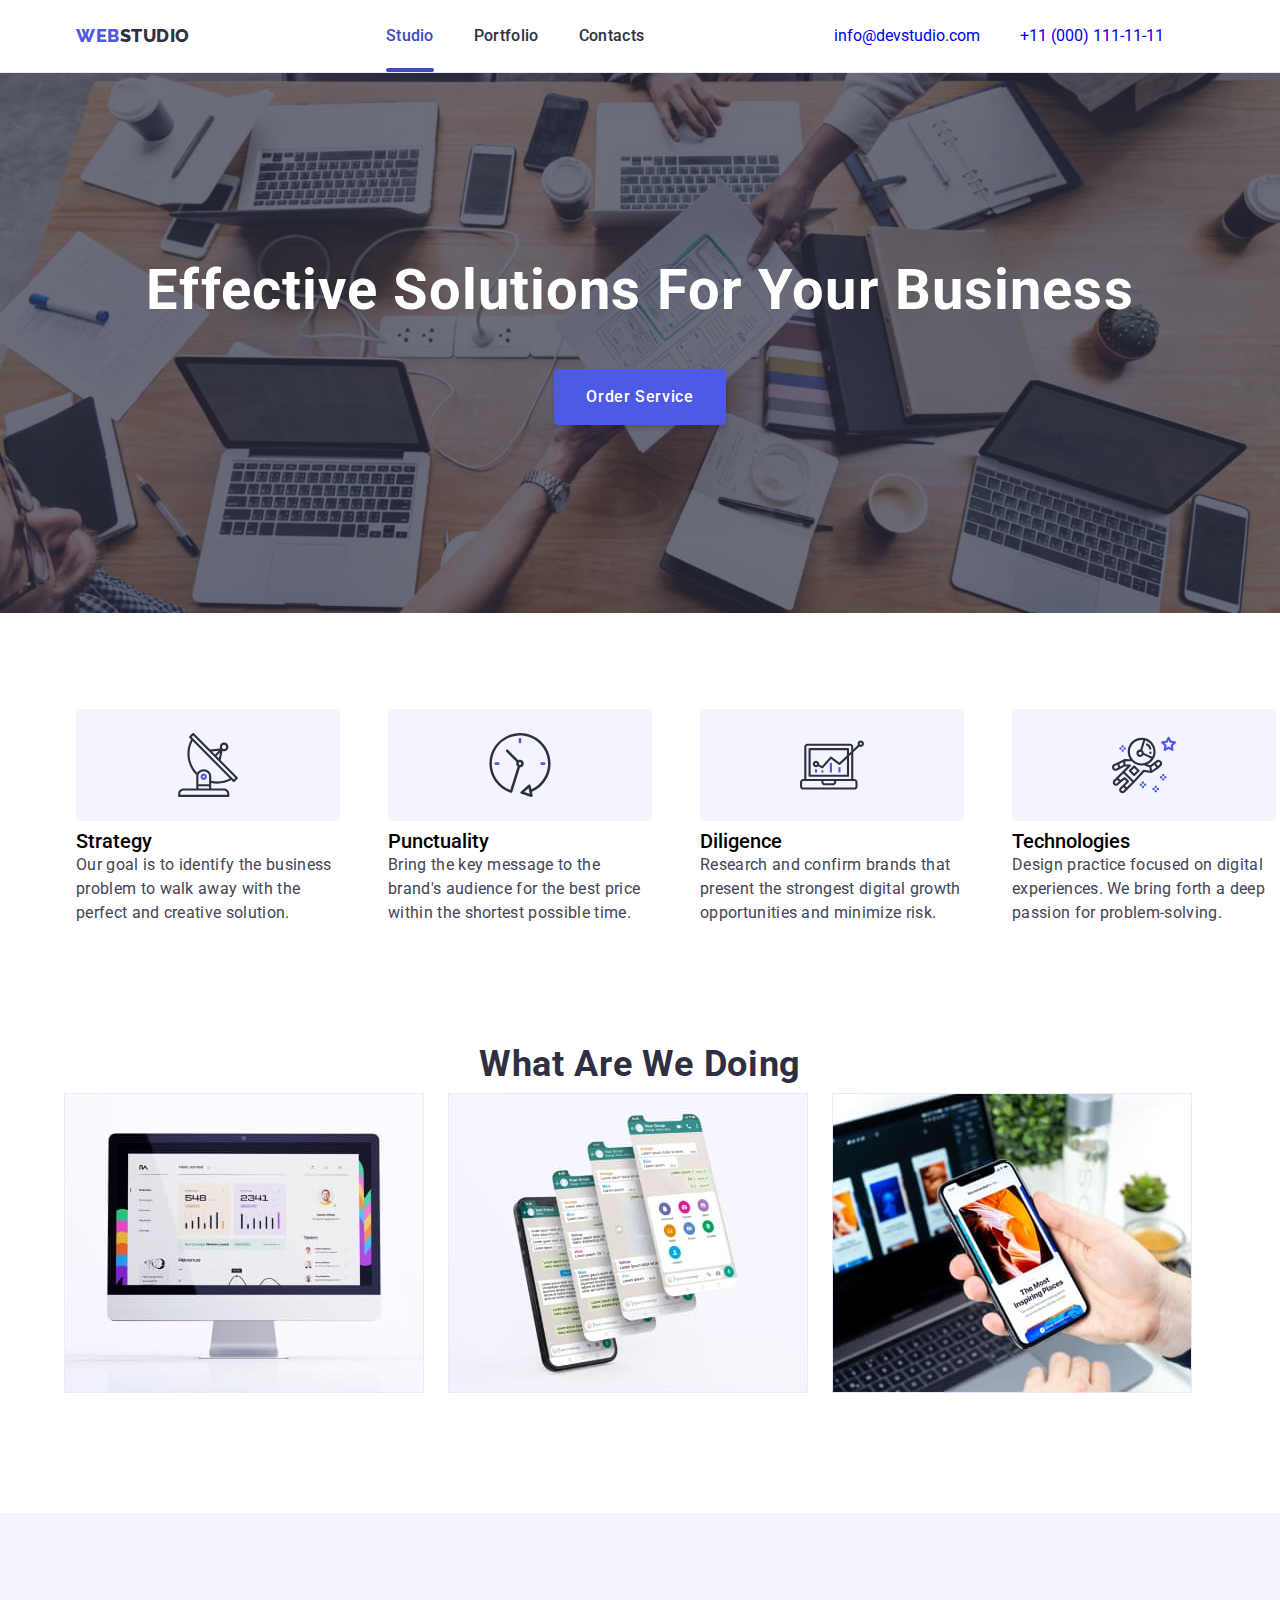
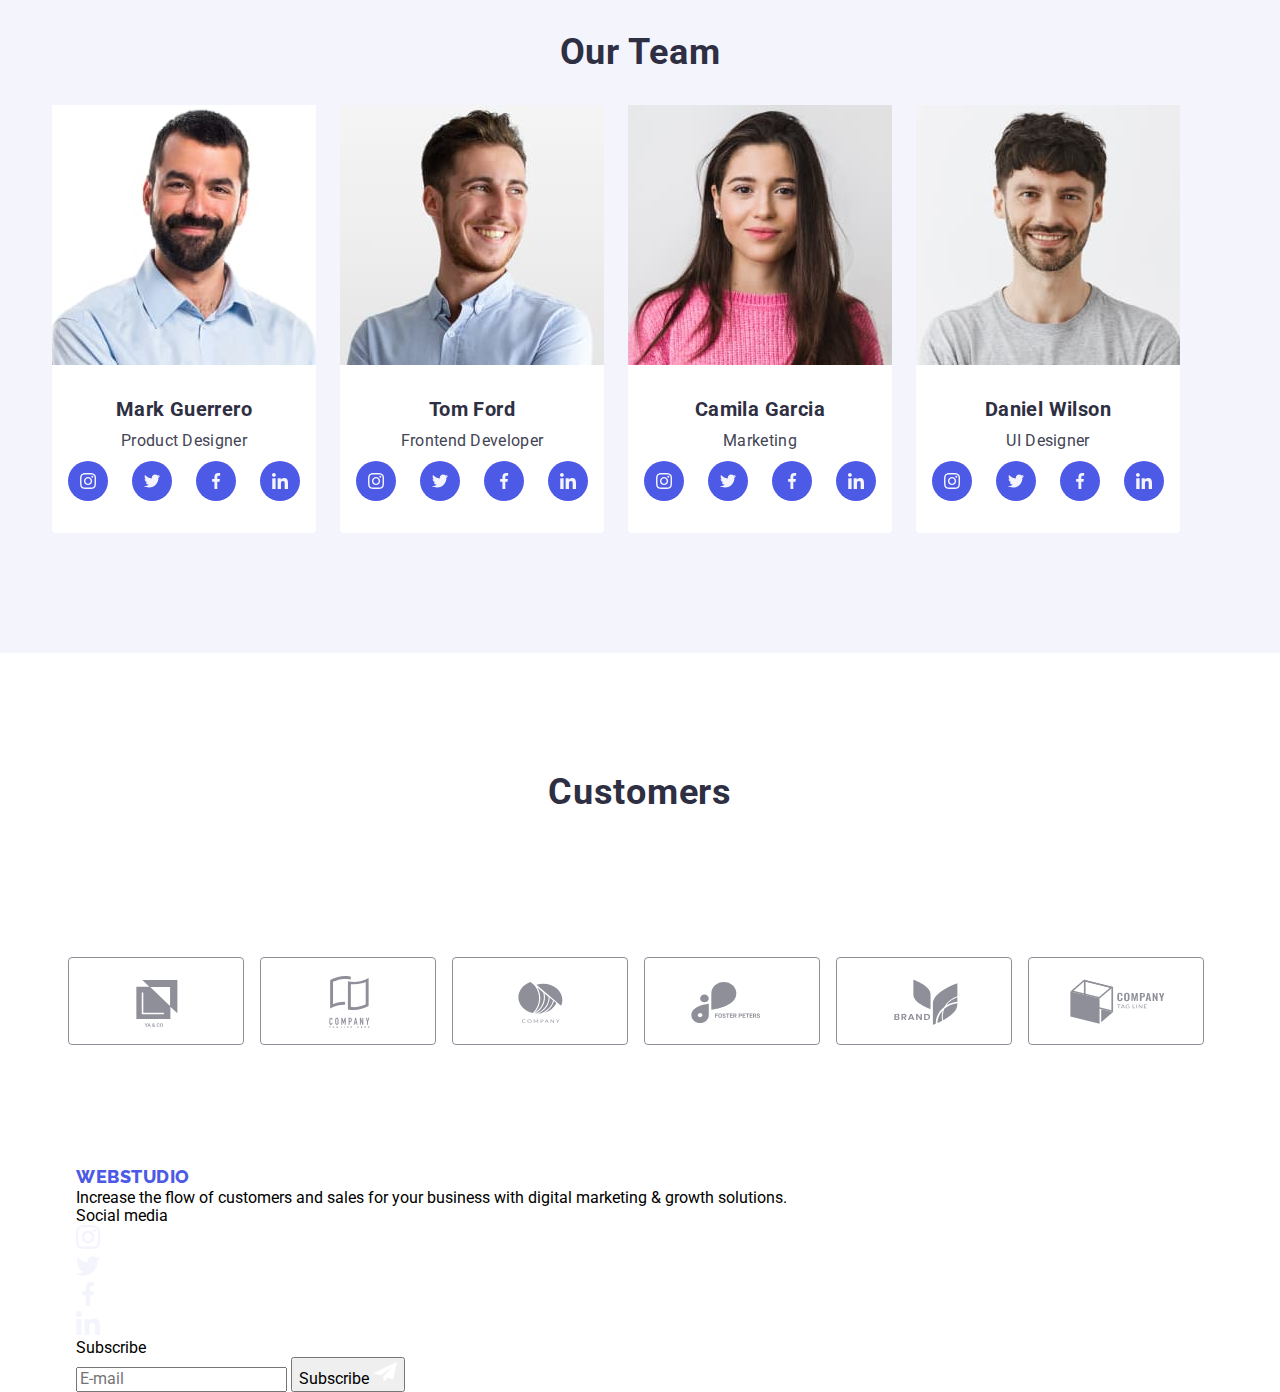
==== commit e4ec1c0d: "не закінченно" ====
--- a/index.html
+++ b/index.html
@@ -27,7 +27,7 @@
           >Web<span class="header-logo-studio">Studio</span>
         </a>
         <nav class="menu">
-          <ul class="list flex-list">
+          <ul class="list header-nav">
             <li class="menu-item">
               <a class="secondary-link link nav-index" href="./index.html"
                 >Studio</a
@@ -41,7 +41,6 @@
             </li>
           </ul>
         </nav>
-      
         <!-- contacts -->
         <address class="address">
           <ul class="list address-flex-list">
@@ -57,95 +56,96 @@
             </li>
           </ul>
         </address>
-          <button type="button" class="js-open-menu mobile-menu-open">
+        <button type="button" class="js-open-menu mobile-menu-open">
           <svg class="mobile-menu-open-icon" width="32" height="22">
             <use href="./images/sprite.svg#icon-charm_menu-hamburger"></use>
           </svg>
         </button>
       </div>
-       <div class="js-menu-container mobile-menu">
+      <div class="js-menu-container mobile-menu">
         <div class="container mobile-menu-container">
-          
-            <button class="mobile-menu-clouse-btn js-close-menu">
+          <button class="mobile-menu-clouse-btn js-close-menu">
             <svg class="mobile-menu-clouse-icon" width="24" height="24">
               <use href="./images/sprite.svg#icon-cross"></use>
             </svg>
           </button>
           <div>
-          <ul class="mobile-menu-nav list">
-            <li class="mobile-menu-item">
-              <a class="mobile-menu-list link" href="./index.html">Studio</a>
-            </li>
-            <li class="mobile-menu-item">
-              <a class="mobile-menu-list link" href="./portfolio.html"
-                >Portfolio</a
-              >
-            </li>
-            <li class="mobile-menu-item">
-              <a class="mobile-menu-list-contacs link" href="">Contacts</a>
-            </li>
-          </ul>
+            <ul class="mobile-menu-nav list">
+              <li class="mobile-menu-item">
+                <a class="mobile-menu-list link" href="./index.html">Studio</a>
+              </li>
+              <li class="mobile-menu-item">
+                <a class="mobile-menu-list link" href="./portfolio.html"
+                  >Portfolio</a
+                >
+              </li>
+              <li class="mobile-menu-item">
+                <a class="mobile-menu-list-contacs link" href="">Contacts</a>
+              </li>
+            </ul>
           </div>
           <div>
-          <ul class="mobile-list-contact list">
-            <li class="mobile-address-list">
-              <a class="mobile-menu-list-contacs link" href="tel:+110001111111"
-                >+11 (000) 111-11-11</a
-              >
-            </li>
-            <li class="mobile-address-list">
-              <a class="mobile-mail link" href="mailto:info@devstudio.com"
-                >info@devstudio.com</a
-              >
-            </li>
-          </ul>
-          <ul class="social-list list">
-            <li class="social-list-item">
-              <a class="social-list-link" href="">
-                <svg class="social-list-icon" width="24" height="24">
-                  <use href="./images/sprite.svg#icon-instagram"></use>
-                </svg>
-              </a>
-            </li>
-            <li class="social-list-item">
-              <a class="social-list-link" href="">
-                <svg class="social-list-icon" width="24" height="24">
-                  <use href="./images/sprite.svg#icon-twitter"></use>
-                </svg>
-              </a>
-            </li>
-            <li class="social-list-item">
-              <a class="social-list-link" href="">
-                <svg class="social-list-icon" width="24" height="24">
-                  <use href="./images/sprite.svg#icon-facebook"></use>
-                </svg>
-              </a>
-            </li>
-            <li class="social-list-item">
-              <a class="social-list-link" href="">
-                <svg class="social-list-icon" width="24" height="24">
-                  <use href="./images/sprite.svg#icon-linkedin"></use>
-                </svg>
-              </a>
-            </li>
-          </ul>
+            <ul class="mobile-list-contact list">
+              <li class="mobile-address-list">
+                <a
+                  class="mobile-menu-list-contacs link"
+                  href="tel:+110001111111"
+                  >+11 (000) 111-11-11</a
+                >
+              </li>
+              <li class="mobile-address-list">
+                <a class="mobile-mail link" href="mailto:info@devstudio.com"
+                  >info@devstudio.com</a
+                >
+              </li>
+            </ul>
+            <ul class="social-list list">
+              <li class="social-list-item">
+                <a class="social-list-link" href="">
+                  <svg class="social-list-icon" width="24" height="24">
+                    <use href="./images/sprite.svg#icon-instagram"></use>
+                  </svg>
+                </a>
+              </li>
+              <li class="social-list-item">
+                <a class="social-list-link" href="">
+                  <svg class="social-list-icon" width="24" height="24">
+                    <use href="./images/sprite.svg#icon-twitter"></use>
+                  </svg>
+                </a>
+              </li>
+              <li class="social-list-item">
+                <a class="social-list-link" href="">
+                  <svg class="social-list-icon" width="24" height="24">
+                    <use href="./images/sprite.svg#icon-facebook"></use>
+                  </svg>
+                </a>
+              </li>
+              <li class="social-list-item">
+                <a class="social-list-link" href="">
+                  <svg class="social-list-icon" width="24" height="24">
+                    <use href="./images/sprite.svg#icon-linkedin"></use>
+                  </svg>
+                </a>
+              </li>
+            </ul>
           </div>
-        </div> 
+        </div>
       </div>
     </header>
     <!-- main  -->
-     <main>
-    <!-- HERO -->
-    <section class="section-hero">
+    <main>
+      <!-- HERO -->
+      <section class="section-hero">
         <div class="container">
-          <h1 class="text-hero">Effective Solutions     for Your Business</h1>
+          <h1 class="text-hero">Effective Solutions for Your Business</h1>
           <button class="button-main" data-modal-open type="button">
             Order Service
           </button>
-        </div> 
-     </section>
-    <!-- section2 -->
-     <section class="secondary-section">
+        </div>
+      </section>
+      <!-- section2 -->
+      <section class="secondary-section">
         <div class="container">
           <h2 hidden>features</h2>
           <ul class="list secondary-flex-list">
@@ -167,8 +167,7 @@
                   <use href="./images/sprite.svg#icon-punctuality"></use>
                 </svg>
               </div>
-              <h3 class="title-description">Punctuality
-              </h3>
+              <h3 class="title-description">Punctuality</h3>
               <p class="text-description">
                 Bring the key message to the brand's audience for the best price
                 within the shortest possible time.
@@ -200,14 +199,18 @@
             </li>
           </ul>
         </div>
-      </section> 
-    <!-- What are we doing -->
-    <!-- <section class="works-container">
+      </section>
+      <!-- What are we doing -->
+      <section class="works-container">
         <div class="container">
           <h2 class="title-text">What are we doing</h2>
           <ul class="list flex-list section-list works-secondary-flex">
             <li class="works-container-list">
               <img
+                srcset="
+                  ./images/ourworks/img1.jpg  1x,
+                  ./images/desktop/img1@2.jpg 2x
+                "
                 src="./images/ourworks/img1.jpg"
                 alt="desktop"
                 width="360"
@@ -216,6 +219,10 @@
             </li>
             <li class="works-container-list">
               <img
+                srcset="
+                  ./images/ourworks/img2.jpg  1x,
+                  ./images/desktop/img2@2.jpg 2x
+                "
                 src="./images/ourworks/img2.jpg"
                 alt="telefon"
                 width="360"
@@ -224,6 +231,10 @@
             </li>
             <li class="works-container-list">
               <img
+                srcset="
+                  ./images/ourworks/img3.jpg  1x,
+                  ./images/desktop/img3@2.jpg 2x
+                "
                 src="./images/ourworks/img3.jpg"
                 alt="Technical"
                 width="360"
@@ -232,24 +243,28 @@
             </li>
           </ul>
         </div>
-      </section> -->
-    <!-- Team -->
-    <!-- <section class="team-section">
+      </section>
+      <!-- Team -->
+      <section class="team-section">
         <div class="container team-container">
           <h2 class="title-text">Our Team</h2>
           <ul class="list flex-list">
             <li class="team-img">
               <img
-                src="./images/team/mark-guerrero.jpg"
+                srcset="
+                  ./images/team/mark-guerrero.jpg      1x,
+                  ./images/mobile/mark_guerrero@2x.jpg 2x
+                "
+                src="./images/team/mark-guerrero.jpg 1x"
                 alt="Mark Guerrero"
                 width="264"
                 height="260"
               />
               <div class="team-card-wrapper">
                 <h3 class="team-text">Mark Guerrero</h3>
-                <p class="team-secondary-text">Product Designer</p> -->
-    <!-- social-list -->
-    <!-- <ul class="social-list list">
+                <p class="team-secondary-text">Product Designer</p>
+                <!-- social-list -->
+                <ul class="social-list list">
                   <li class="social-list-item">
                     <a class="social-list-link" href="">
                       <svg class="social-list-icon" width="16" height="16">
@@ -283,6 +298,10 @@
             </li>
             <li class="team-img">
               <img
+                srcset="
+                  ./images/team/tom-ford.jpg      1x,
+                  ./images/mobile/tom_ford@2x.jpg 2x
+                "
                 src="./images/team/tom-ford.jpg"
                 alt="tom-ford"
                 width="264"
@@ -325,7 +344,11 @@
             </li>
             <li class="team-img">
               <img
-                src="./images/team/camila-garcia.jpg"
+                srcset="
+                  ./images/team/camila-garcia.jpg      1x,
+                  ./images/mobile/camila_garcia@2x.jpg 2x
+                "
+                src="/images/team/camila-garcia.jpg"
                 alt="camila-garcia"
                 width="264"
                 height="260"
@@ -367,6 +390,10 @@
             </li>
             <li class="team-img">
               <img
+                srcset="
+                  ./images/team/daniel-wilson.jpg      1x,
+                  ./images/mobile/daniel_wilson@2x.jpg 2x
+                "
                 src="./images/team/daniel-wilson.jpg"
                 alt="daniel-wilson"
                 width="264"
@@ -409,9 +436,9 @@
             </li>
           </ul>
         </div>
-      </section> -->
-    <!-- Customers -->
-    <!-- <section class="customers-container">
+      </section>
+      <!-- Customers -->
+      <section class="customers-container">
         <div class="container">
           <h2 class="title-text">Customers</h2>
           <ul class="list customers-list">
@@ -462,7 +489,7 @@
       </section>
     </main>
     <!-- footer -->
-    <!-- <footer class="footer">
+    <footer class="footer">
       <div class="container container-media">
         <div class="footer-container">
           <a class="logo link" href="./index.html"
@@ -505,9 +532,9 @@
               </a>
             </li>
           </ul>
-        </div> -->
-    <!-- footer-form -->
-    <!-- <form class="footer-form">
+        </div>
+        <!-- footer-form -->
+        <form class="footer-form">
           <p class="social-media-text">Subscribe</p>
           <div class="footer-form-wraper">
             <label class="footer-label">
@@ -527,7 +554,7 @@
           </div>
         </form>
       </div>
-    </footer> -->
+    </footer>
     <!-- bekdrop -->
     <!-- <div class="bekdrop is-hidden" data-modal>
       <div class="modal">
--- a/css/styles.css
+++ b/css/styles.css
@@ -56,7 +56,7 @@
 }
 @media screen and (min-width: 768px) {
   .container {
-    width: 720px;
+    width: 768px;
   }
 }
 @media screen and (min-width: 1158px) {
@@ -100,7 +100,6 @@
     justify-content: space-between;
     overflow: auto;
   }
-
   .mobile-menu-clouse-btn {
     position: absolute;
     top: 32px;
@@ -110,7 +109,6 @@
     padding: 0;
     line-height: 0;
   }
-
   .mobile-menu {
     position: fixed;
     width: 100%;
@@ -122,7 +120,6 @@
     visibility: hidden;
     opacity: 0;
     pointer-events: 0;
-
     transition: opacity var(--transition-element),
       visibility var(--transition-element);
   }
@@ -147,67 +144,68 @@
     color: var(--text-color);
     transition: color var(--transition-element);
   }
-}
-/* ------------mobile-menu-stail=========== */
-.mobile-menu-list {
-  font-weight: 700;
-  font-size: 36px;
-  line-height: 1.1;
-  letter-spacing: 0.02em;
-  text-transform: capitalize;
-  color: #2e2f42;
-}
-.mobile-menu-list-contacs {
-  font-weight: 700;
-  font-size: 36px;
-  line-height: 1.1;
-  letter-spacing: 0.02em;
-  text-transform: capitalize;
-  color: #404bbf;
-  font-style: normal;
-}
-.mobile-menu-item:not(:last-child) {
-  padding-bottom: 40px;
-}
-.mobile-mail {
-  font-weight: 500;
-  font-size: 20px;
-  line-height: 24px;
-  letter-spacing: 0.02em;
-  color: #434455;
-  padding-top: 40px;
-}
-.mobile-address-list {
-  padding-bottom: 40px;
-}
-/*------------- HERO mobile---------------------- */
-.section-hero {
-  min-height: 432px;
-  background: var(--title-color);
-  background-image: linear-gradient(
-      rgba(46, 47, 66, 0.7),
-      rgba(46, 47, 66, 0.7)
-    ),
-    url("../images/mobile/dark-bg-mobile.jpg");
-  background-size: cover;
-  padding-left: 15px;
-  padding-right: 15px;
-  margin-left: auto;
-  margin-right: auto;
-  background-position: center;
-  background-repeat: no-repeat;
-  margin-bottom: 96px;
-  background-size: cover;
-}
-@media (min-device-pixel-ratio: 2),
-  (min-resolution: 192dpi),
-  (min-resolution: 2dppx) {
+  /* ------------mobile-menu-stail=========== */
+  .mobile-menu-list {
+    font-weight: 700;
+    font-size: 36px;
+    line-height: 1.1;
+    letter-spacing: 0.02em;
+    text-transform: capitalize;
+    color: #2e2f42;
+  }
+  .mobile-menu-list-contacs {
+    font-weight: 700;
+    font-size: 36px;
+    line-height: 1.1;
+    letter-spacing: 0.02em;
+    text-transform: capitalize;
+    color: #404bbf;
+    font-style: normal;
+  }
+  .mobile-menu-item:not(:last-child) {
+    padding-bottom: 40px;
+  }
+  .mobile-mail {
+    font-weight: 500;
+    font-size: 20px;
+    line-height: 24px;
+    letter-spacing: 0.02em;
+    color: #434455;
+    padding-top: 40px;
+  }
+  .mobile-address-list {
+    padding-bottom: 40px;
+  }
+  /*------------- HERO mobile---------------------- */
   .section-hero {
+    min-height: 432px;
+    background: var(--title-color);
     background-image: linear-gradient(
         rgba(46, 47, 66, 0.7),
         rgba(46, 47, 66, 0.7)
       ),
-      url("../images/mobile/dark-bg-mobile@2x.jpg");
+      url("../images/mobile/dark-bg-mobile.jpg");
+    background-size: cover;
+    padding-left: 15px;
+    padding-right: 15px;
+    padding-top: 112px;
+    margin-left: auto;
+    margin-right: auto;
+    background-position: center;
+    background-repeat: no-repeat;
+    margin-bottom: 96px;
+    background-size: cover;
+  }
+  @media (min-device-pixel-ratio: 2),
+    (min-resolution: 192dpi),
+    (min-resolution: 2dppx) {
+    .section-hero {
+      background-image: linear-gradient(
+          rgba(46, 47, 66, 0.7),
+          rgba(46, 47, 66, 0.7)
+        ),
+        url("../images/mobile/dark-bg-mobile@2x.jpg");
+    }
   }
   .text-hero {
     font-weight: 700;
@@ -266,18 +264,114 @@
     color: #434455;
     margin-bottom: 76px;
   }
-}
-
+  .works-container {
+    display: none;
+  }
+  /* ============== mobile Team============ */
+  .team-section {
+    background-color: var(--team-section-color);
+    padding-top: 120px;
+    padding-bottom: 120px;
+  }
+  .title-text {
+    font-size: 36px;
+    line-height: 1.11;
+    letter-spacing: 0.02em;
+    text-transform: capitalize;
+    color: var(--title-color);
+    text-transform: capitalize;
+    margin-bottom: 72px;
+    text-align: center;
+    text-transform: capitalize;
+  }
+  .flex-list {
+    text-align: center;
+    display: flex;
+    flex-wrap: wrap;
+    justify-content: center;
+  }
+  .team-img {
+    background-color: var(--main-background-color);
+    width: 264px;
+    border-radius: 0px 0px 4px 4px;
+  }
+  .team-img:not(:last-child) {
+    margin-bottom: 72px;
+  }
+  .team-text {
+    font-size: 20px;
+    line-height: 1.2;
+    letter-spacing: 0.02em;
+    color: var(--title-color);
+    margin-left: auto;
+    margin-right: auto;
+    text-align: center;
+    margin-bottom: 8px;
+  }
+  .team-secondary-text {
+    line-height: 1.5;
+    letter-spacing: 0.02em;
+    color: var(--text-color);
+    text-align: center;
+    margin-left: auto;
+    margin-right: auto;
+  }
+  .team-card-wrapper {
+    padding-top: 32px;
+    padding-bottom: 32px;
+    padding-left: 16px;
+    padding-right: 16px;
+  }
+  /* ============== mobile Customers========= */
+  .customers-container {
+    padding-bottom: 120px;
+    padding-top: 120px;
+  }
+  .customers-list {
+    display: flex;
+    list-style: none;
+    flex-wrap: wrap;
+    margin-left: -16px;
+    margin-top: -72px;
+  }
+  .customers-list-item {
+    flex-basis: calc(100% / 2 - 16px);
+    margin-left: 16px;
+    margin-top: 72px;
+  }
+  .customers-list-link {
+    display: flex;
+    justify-content: center;
+    align-items: center;
+    width: 190px;
+    height: 88px;
+    background: #ffffff;
+    border: 1px solid #8e8f99;
+    fill: currentColor;
+    color: #8e8f99;
+    border-radius: 4px;
+    transition: border var(--transition-element), fill var(--transition-element);
+  }
+  .customers-list-link:hover,
+  .customers-list-link:focus {
+    border: 1px solid #404bbf;
+    fill: #404bbf;
+  }
+  /* ============ mobile footer============= */
+}
 /* --------------Tablet--------------------- */
 
 @media screen and (min-width: 768px) {
   .mobile-menu {
     display: none;
   }
+  .header-nav {
+    display: flex;
+    margin-left: 120px;
+  }
   .mobile-menu-open {
     display: none;
   }
-
   .menu {
     display: flex;
     align-items: center;
@@ -312,7 +406,6 @@
     padding-top: 24px;
     padding-bottom: 24px;
   }
-
   .nav-index::after {
     box-sizing: inherit;
     position: absolute;
@@ -342,8 +435,10 @@
     background-size: cover;
     padding-left: 15px;
     padding-right: 15px;
+    padding-top: 112px;
     margin-left: auto;
     margin-right: auto;
+    margin-bottom: 96px;
     background-position: center;
     background-repeat: no-repeat;
   }
@@ -359,9 +454,34 @@
     }
   }
   .text-hero {
+    font-weight: 700;
     font-size: 56px;
     line-height: 1.07;
+    text-align: center;
+    letter-spacing: 0.02em;
+    text-transform: capitalize;
+    color: #ffffff;
     margin-bottom: 36px;
+    margin-right: auto;
+    margin-left: auto;
+  }
+  .button-main {
+    font-weight: 500;
+    line-height: 1.5;
+    display: flex;
+    letter-spacing: 0.04em;
+    font-family: inherit;
+    color: var(--main-background-color);
+    background: var(--blue-text-color);
+    box-shadow: 0px 4px 4px rgba(0, 0, 0, 0.15);
+    border-radius: 4px;
+    padding-top: 16px;
+    padding-bottom: 16px;
+    padding-left: 32px;
+    padding-right: 32px;
+    border: none;
+    margin-left: auto;
+    margin-right: auto;
   }
   /* ------------Tablet Section2-----------*/
   .secondary-list-icon {
@@ -388,6 +508,108 @@
     margin-bottom: 0;
     margin-top: 0;
   }
+  .works-container {
+    display: none;
+  }
+  /* ==============Tablet Team============ */
+  .team-section {
+    background-color: var(--team-section-color);
+    padding-top: 120px;
+    padding-bottom: 120px;
+  }
+  .title-text {
+    font-size: 36px;
+    line-height: 1.11;
+    letter-spacing: 0.02em;
+    text-transform: capitalize;
+    color: var(--title-color);
+    text-transform: capitalize;
+    margin-bottom: 72px;
+    text-align: center;
+    text-transform: capitalize;
+  }
+  .flex-list {
+    text-align: center;
+    flex-wrap: wrap;
+    justify-content: center;
+    align-items: center;
+    padding: 0px;
+    margin: 0px;
+    list-style: none;
+    margin-left: -24px;
+    margin-top: -64px;
+  }
+  .team-section {
+    background-color: var(--team-section-color);
+    padding-top: 120px;
+    padding-bottom: 120px;
+  }
+  .team-img {
+    background-color: var(--main-background-color);
+    margin-top: 24px;
+    border-radius: 0px 0px 4px 4px;
+  }
+  .team-img {
+    margin-right: 24px;
+  }
+  .team-text {
+    font-size: 20px;
+    line-height: 1.2;
+    letter-spacing: 0.02em;
+    color: var(--title-color);
+    margin-left: auto;
+    margin-right: auto;
+    text-align: center;
+    margin-bottom: 8px;
+  }
+  .team-secondary-text {
+    line-height: 1.5;
+    letter-spacing: 0.02em;
+    color: var(--text-color);
+    text-align: center;
+    margin-left: auto;
+    margin-right: auto;
+  }
+  .team-card-wrapper {
+    padding-top: 32px;
+    padding-bottom: 32px;
+    padding-left: 16px;
+    padding-right: 16px;
+  }
+  /* ============== Tablet Customers========= */
+  .customers-container {
+    padding-bottom: 120px;
+    padding-top: 120px;
+  }
+  .customers-list {
+    justify-content: center;
+    display: flex;
+    list-style: none;
+    flex-wrap: wrap;
+  }
+  .customers-list-item {
+    margin-left: 16px;
+    margin-top: 72px;
+  }
+  .customers-list-link {
+    display: flex;
+    justify-content: center;
+    align-items: center;
+    width: 190px;
+    height: 88px;
+    background: #ffffff;
+    border: 1px solid #8e8f99;
+    fill: currentColor;
+    color: #8e8f99;
+    border-radius: 4px;
+    transition: border var(--transition-element), fill var(--transition-element);
+  }
+  .customers-list-link:hover,
+  .customers-list-link:focus {
+    border: 1px solid #404bbf;
+    fill: #404bbf;
+  }
+  /* ============ Tablet footer============= */
 }
 
 /* -----------------Desktop--------------- */
@@ -398,12 +620,10 @@
     margin-right: auto;
   }
   /* ==========Contacts Desktop========= */
-
   .phone-number:hover,
   .phone-number:focus {
     color: var(--hover-focus-color);
   }
-
   .mail:hover,
   .mail:focus {
     color: var(--hover-focus-color);
@@ -414,7 +634,6 @@
   .address-flex-list {
     display: flex;
   }
-
   /* ---------------HERO Desktop--------------- */
   .section-hero {
     background: var(--title-color);
@@ -432,7 +651,6 @@
     background-repeat: no-repeat;
     max-width: 1440px;
   }
-
   @media (min-device-pixel-ratio: 2),
     (min-resolution: 192dpi),
     (min-resolution: 2dppx) {
@@ -443,63 +661,107 @@
         ),
         url("../images/desktop/hero-desktop@2.jpg");
     }
-
-    .text-hero {
-      font-size: 56px;
-      line-height: 1.07;
-      margin-bottom: 48px;
-    }
-
-    .button-main {
-      transition: background var(--transition-element),
-        box-shadow var(--transition-element),
-        border-radius var(--transition-element),
-        box-shadow var(--transition-element);
-    }
-    .button-main:hover,
-    .button-main:focus {
-      background: var(--hover-focus-color);
-      box-shadow: 0px 4px 4px rgba(0, 0, 0, 0.15);
-      border-radius: 4px;
-    }
-
-    /* ===========Desktop Section2========== */
-    .secondary-flex-list {
-      display: flex;
-      align-items: center;
-    }
-    .secondary-section {
-      padding-top: 120px;
-      padding-bottom: 120px;
-    }
-    .title-description {
-      font-weight: 500;
-      font-size: 20px;
-      line-height: 1.2;
-      margin-top: 8px;
-    }
-    .text-description {
-      font-weight: 400;
-      line-height: 1.5;
-      letter-spacing: 0.02em;
-      color: var(--text-color);
-    }
-    .secondary-section-list:not(:last-child) {
-      margin-right: 24px;
-    }
-    .secondary-section-list {
-      width: 264px;
-    }
-    .secondary-list-item {
-      width: 264px;
-      height: 112px;
-      background-color: #f4f4fd;
-      border-radius: 4px;
-      display: flex;
-      justify-content: center;
-      align-items: center;
-    }
-  }
+  }
+  .text-hero {
+    font-size: 56px;
+    line-height: 1.07;
+    margin-bottom: 48px;
+  }
+  .button-main {
+    transition: background var(--transition-element),
+      box-shadow var(--transition-element),
+      border-radius var(--transition-element),
+      box-shadow var(--transition-element);
+  }
+  .button-main:hover,
+  .button-main:focus {
+    background: var(--hover-focus-color);
+    box-shadow: 0px 4px 4px rgba(0, 0, 0, 0.15);
+    border-radius: 4px;
+  }
+  /* ===========Desktop Section2========== */
+  .secondary-flex-list {
+    display: flex;
+    flex-wrap: nowrap;
+    padding: 0px;
+    list-style: none;
+  }
+  .secondary-section {
+    padding-bottom: 120px;
+  }
+  .title-description {
+    font-weight: 500;
+    font-size: 20px;
+    line-height: 1.2;
+    margin-top: 8px;
+  }
+  .text-description {
+    font-weight: 400;
+    line-height: 1.5;
+    letter-spacing: 0.02em;
+    color: var(--text-color);
+  }
+  .secondary-section-list:not(:last-child) {
+    margin-right: 24px;
+  }
+  .secondary-section-list {
+    width: 264px;
+  }
+  .secondary-list-item {
+    width: 264px;
+    height: 112px;
+    background-color: #f4f4fd;
+    border-radius: 4px;
+    display: flex;
+    justify-content: center;
+    align-items: center;
+  }
+  .secondary-list-icon {
+    display: inline;
+  }
+  /* ========Desktop What are we doing======= */
+  .works-container {
+    display: block;
+    padding-bottom: 120px;
+  }
+  .works-container-list {
+    width: 360px;
+  }
+  .works-container-list:not(:last-child) {
+    margin-right: 24px;
+  }
+  /* ============== Desktop Customers========= */
+  .customers-container {
+    padding-bottom: 120px;
+    padding-top: 120px;
+  }
+  .customers-list {
+    flex-wrap: nowrap;
+    margin-left: -24px;
+  }
+  .customers-list-item {
+    width: calc((100% - 24px) / 6);
+    height: 88px;
+  }
+  .customers-list-link {
+    display: flex;
+    justify-content: center;
+    align-items: center;
+    width: 100%;
+    height: 100%;
+    background: #ffffff;
+    border: 1px solid #8e8f99;
+    fill: currentColor;
+    color: #8e8f99;
+    border-radius: 4px;
+    transition: border var(--transition-element), fill var(--transition-element);
+  }
+  .customers-list-link:hover,
+  .customers-list-link:focus {
+    border: 1px solid #404bbf;
+    fill: #404bbf;
+  }
+  /* ============ Desktop footer============= */
 }
 
 /* ===============LOGO============== */
@@ -525,71 +787,6 @@
     0px 1px 1px rgba(46, 47, 66, 0.16), 0px 1px 6px rgba(46, 47, 66, 0.08);
 }
 /* ===============/LOGO/============== */
-
-
-/* ============What are we doing======= */
-/* .works-container {
-  padding-bottom: 120px;
-}
-
-.title-text {
-  font-size: 36px;
-  line-height: 1.11;
-  letter-spacing: 0.02em;
-  text-transform: capitalize;
-  color: var(--title-color);
-  text-transform: capitalize;
-  margin-bottom: 72px;
-  text-align: center;
-}
-.works-container-list {
-  width: 360px;
-}
-.works-container-list:not(:last-child) {
-  margin-right: 24px;
-} */
-
-/* ===========/What are we doing/====== */
-
-/* ==============Team============ */
-
-/* .team-section {
-  background-color: var(--team-section-color);
-  padding-top: 120px;
-  padding-bottom: 120px;
-}
-.team-img {
-  background-color: var(--main-background-color);
-  width: 264px;
-  border-radius: 0px 0px 4px 4px;
-}
-.team-img:not(:last-child) {
-  margin-right: 24px;
-}
-.team-text {
-  font-size: 20px;
-  line-height: 1.2;
-  letter-spacing: 0.02em;
-  color: var(--title-color);
-  margin-left: auto;
-  margin-right: auto;
-  text-align: center;
-  margin-bottom: 8px;
-}
-.team-secondary-text {
-  line-height: 1.5;
-  letter-spacing: 0.02em;
-  color: var(--text-color);
-  text-align: center;
-  margin-left: auto;
-  margin-right: auto;
-}
-.team-card-wrapper {
-  padding-top: 32px;
-  padding-bottom: 32px;
-  padding-left: 16px;
-  padding-right: 16px;
-} */
 /* <!-- social-list --> */
 .social-list-link {
   display: flex;
@@ -615,44 +812,6 @@
   fill: #f4f4fd;
 }
 
-/* <!-- //social-list// --> */
-/* ==============/Team/============ */
-/* ==============Customers========= */
-/* .customers-container {
-  padding-bottom: 120px;
-  padding-top: 120px;
-}
-.customers-list {
-  display: flex;
-  justify-content: center;
-  gap: 24px;
-}
-.customers-list-item {
-  width: calc((100% - 24px) / 6);
-  height: 88px;
-}
-
-.customers-list-link {
-  display: flex;
-  justify-content: center;
-  align-items: center;
-  width: 100%;
-  height: 100%;
-  background: #ffffff;
-  border: 1px solid #8e8f99;
-  fill: currentColor;
-  color: #8e8f99;
-  border-radius: 4px;
-  transition: border var(--transition-element), fill var(--transition-element);
-}
-
-.customers-list-link:hover,
-.customers-list-link:focus {
-  border: 1px solid #404bbf;
-  fill: #404bbf;
-} */
-
-/* ============//Customers//========= */
 /* ============footer============= */
 /* .footer-logo-studio {
   font-family: "Raleway";
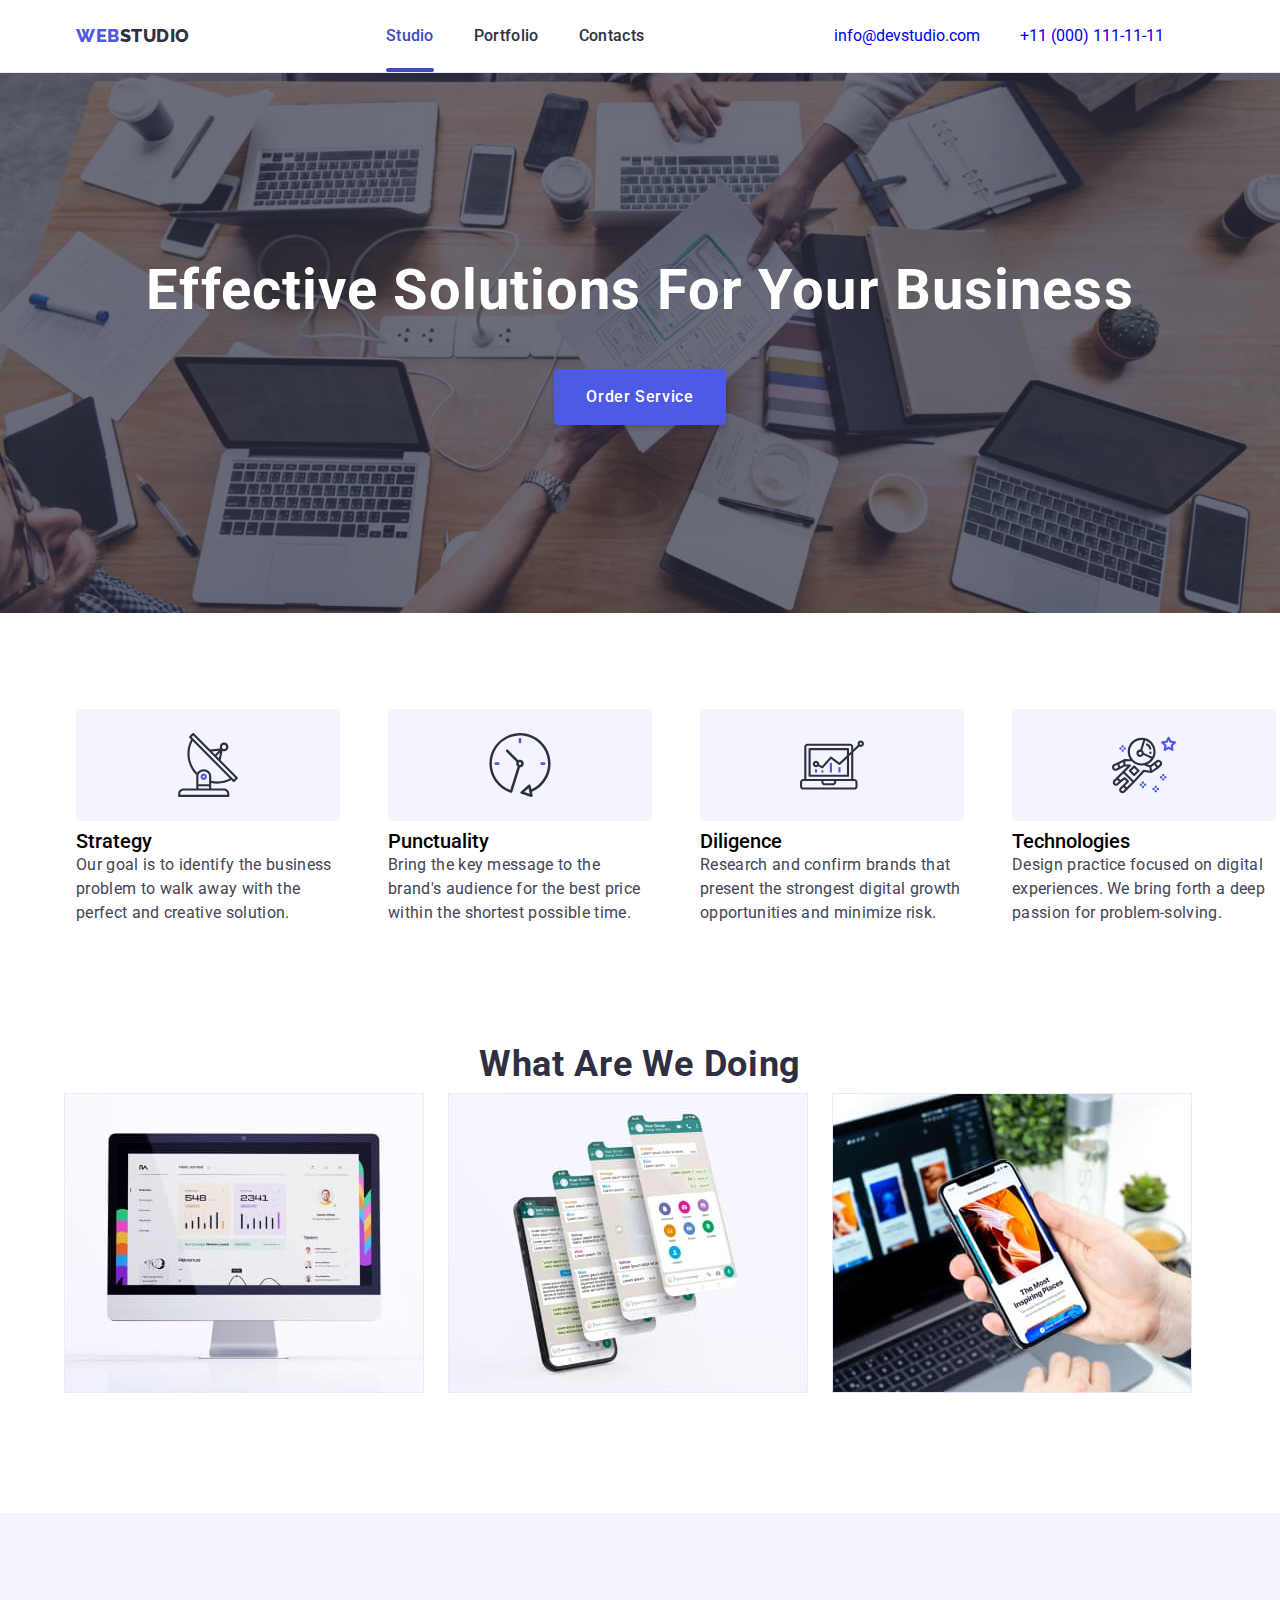
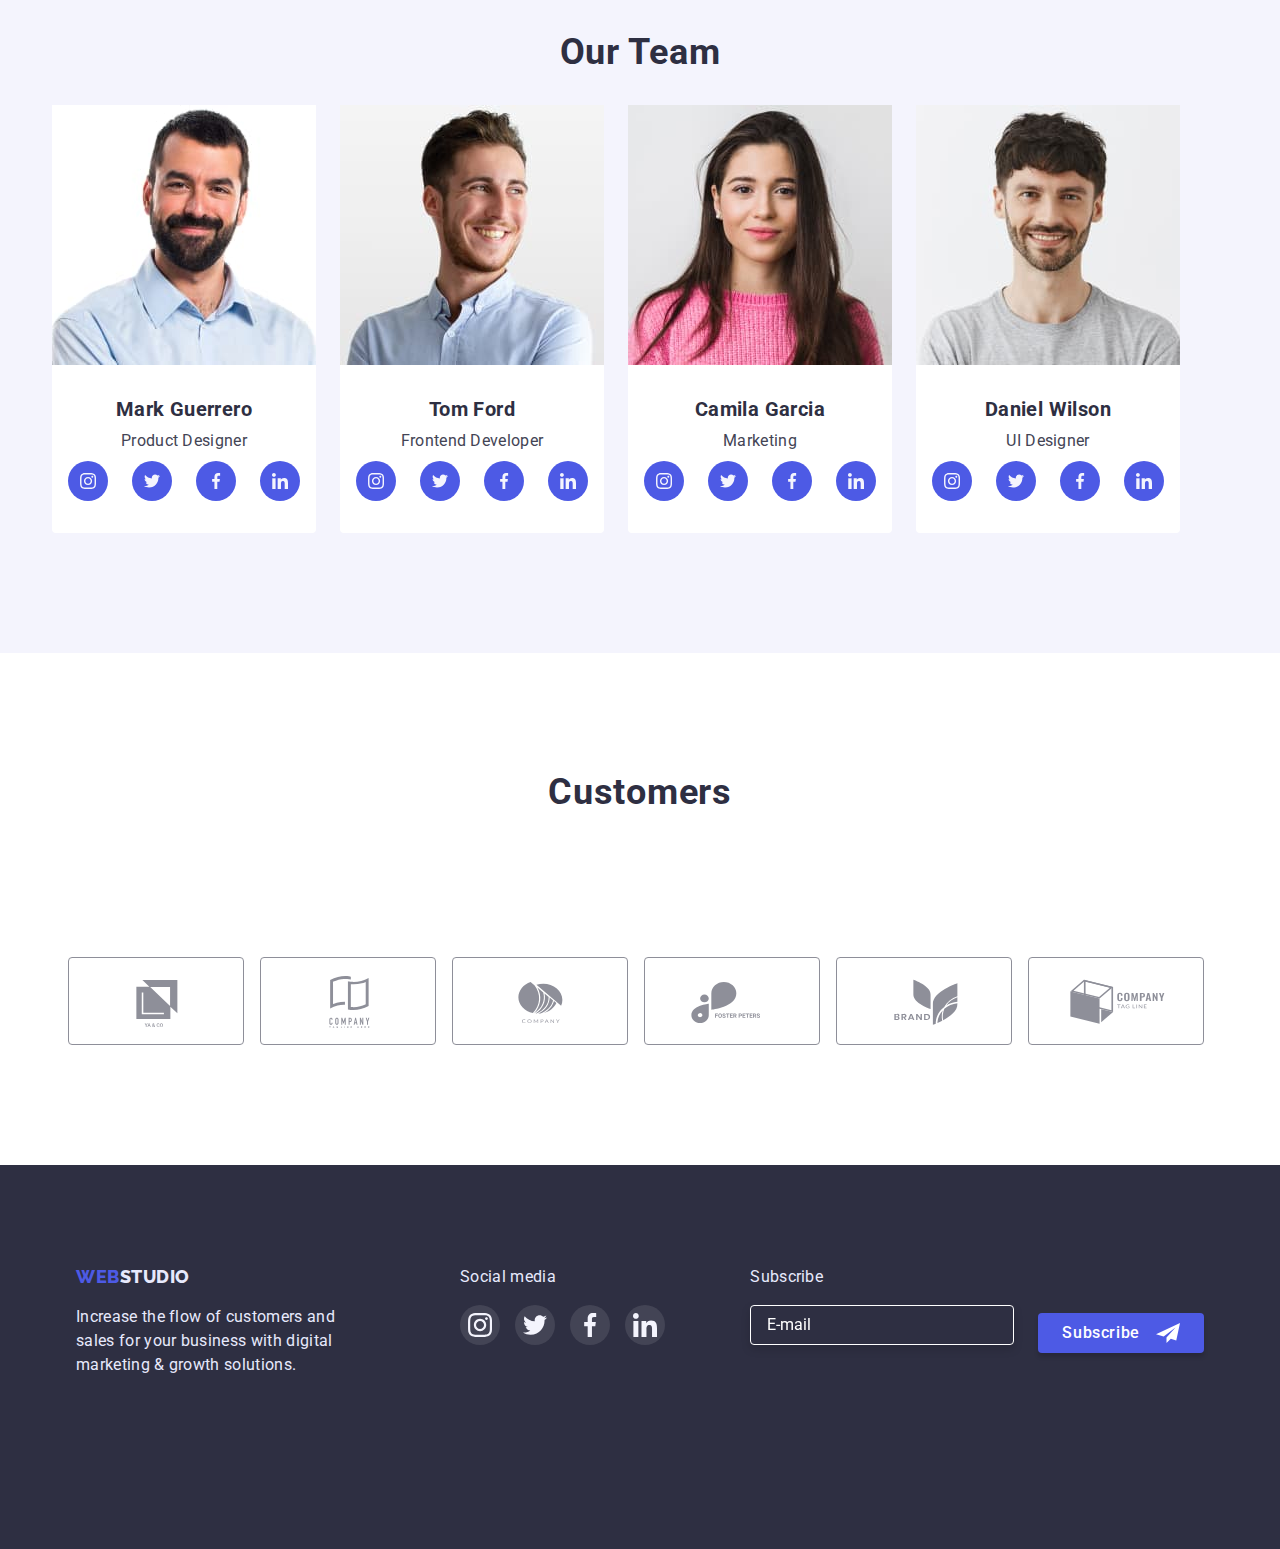
==== commit 321e7ebd: "fin" ====
--- a/index.html
+++ b/index.html
@@ -252,10 +252,10 @@
             <li class="team-img">
               <img
                 srcset="
-                  ./images/team/mark-guerrero.jpg      1x,
+                  ./images/team/mark-guerrero.jpg 1x,
                   ./images/mobile/mark_guerrero@2x.jpg 2x
                 "
-                src="./images/team/mark-guerrero.jpg 1x"
+                src="./images/team/mark-guerrero.jpg"
                 alt="Mark Guerrero"
                 width="264"
                 height="260"
@@ -556,7 +556,7 @@
       </div>
     </footer>
     <!-- bekdrop -->
-    <!-- <div class="bekdrop is-hidden" data-modal>
+     <div class="bekdrop is-hidden" data-modal>
       <div class="modal">
         <button class="modal-close-btn" data-modal-close type="button">
           <svg class="close-icon-btn" width="8" height="8">
@@ -632,9 +632,8 @@
         </form>
       </div>
     </div>
-    
   </body>
-</html> -->
+</html>
     <script src="./js/mobile-menu.js"></script>
   </body>
 </html>
--- a/css/styles.css
+++ b/css/styles.css
@@ -358,9 +358,123 @@
     fill: #404bbf;
   }
   /* ============ mobile footer============= */
+
+  .footer-logo-studio {
+    font-family: "Raleway";
+    font-style: normal;
+    font-weight: 800;
+    font-size: 18px;
+    line-height: 1.33;
+    letter-spacing: 0.03em;
+    text-transform: uppercase;
+    color: var(--text-footer-color);
+  }
+  .footer-text-description {
+    margin-left: auto;
+    margin-right: auto;
+    font-weight: 400;
+    line-height: 1.5;
+    letter-spacing: 0.02em;
+    color: var(--text-footer-color);
+    width: 264px;
+    margin-top: 16px;
+  }
+  .footer {
+    background-color: var(--footer-beckground-color);
+    padding-top: 100px;
+    padding-bottom: 100px;
+  }
+  .footer-social-list-link {
+    display: flex;
+    box-sizing: border-box;
+    justify-content: center;
+    align-items: center;
+    width: 40px;
+    height: 40px;
+    border-radius: 50%;
+    background: rgba(255, 255, 255, 0.1);
+    transition: background-color var(--transition-element);
+  }
+  .footer-social-list {
+    display: flex;
+    justify-content: center;
+    gap: 15px;
+    margin-top: 16px;
+  }
+  .footer-container {
+    text-align: center;
+    padding-bottom: 72px;
+  }
+  .footer-social-list-icon {
+    fill: #f4f4fd;
+  }
+  .social-media-text {
+    line-height: 1.5;
+    letter-spacing: 0.02em;
+    color: var(--text-footer-color);
+    font-weight: normal;
+    margin-bottom: 16px;
+    text-align: center;
+  }
+  .social-media-container {
+    padding-bottom: 72px;
+  }
+  .footer-social-container {
+    display: flex;
+  }
+  .footer-form-wraper {
+    display: flex;
+    flex-direction: column;
+  }
+  .footer-label {
+    display: flex;
+    flex-direction: column;
+  }
+  /* ============mobile footer-form================= */
+  .footer-form {
+    margin-left: auto;
+  }
+  .footer-input {
+    border: 1px solid #ffffff;
+    filter: drop-shadow(0px 4px 4px rgba(0, 0, 0, 0.15));
+    border-radius: 4px;
+  }
+  .footer-input {
+    height: 40px;
+    width: 100%;
+    padding-left: 16px;
+    background: #2e2f42;
+    color: #ffffff;
+    margin-bottom: 17px;
+  }
+  .footer-input::placeholder {
+    color: #ffffff;
+  }
+  .footer-submit-btn {
+    height: 40px;
+    color: #ffffff;
+    background: #4d5ae5;
+    border-radius: 4px;
+    margin-left: 24px;
+    padding-right: 24px;
+    padding-left: 24px;
+    min-width: 165px;
+    display: flex;
+    border: none;
+    align-items: center;
+    justify-content: center;
+    align-self: center;
+    font-weight: 500;
+    font-size: 16px;
+    line-height: 1.5;
+    letter-spacing: 0.04em;
+    cursor: pointer;
+    box-shadow: 0px 4px 4px rgba(0, 0, 0, 0.15);
+    border-radius: 4px;
+    fill: #fff;
+  }
 }
 /* --------------Tablet--------------------- */
-
 @media screen and (min-width: 768px) {
   .mobile-menu {
     display: none;
@@ -610,8 +724,125 @@
     fill: #404bbf;
   }
   /* ============ Tablet footer============= */
-}
-
+  .footer-logo-studio {
+    font-family: "Raleway";
+    font-style: normal;
+    font-weight: 800;
+    font-size: 18px;
+    line-height: 1.33;
+    letter-spacing: 0.03em;
+    text-transform: uppercase;
+    color: var(--text-footer-color);
+  }
+  .footer-text-description {
+    font-weight: 400;
+    line-height: 1.5;
+    letter-spacing: 0.02em;
+    color: var(--text-footer-color);
+    width: 264px;
+    margin-top: 16px;
+  }
+  .footer {
+    background-color: var(--footer-beckground-color);
+    padding-top: 100px;
+    padding-bottom: 100px;
+  }
+  .footer-flex {
+    margin-right: 0;
+  }
+  .footer-social-list-link {
+    display: flex;
+    box-sizing: border-box;
+    justify-content: center;
+    align-items: center;
+    width: 40px;
+    height: 40px;
+    border-radius: 50%;
+    background: rgba(255, 255, 255, 0.1);
+    transition: background-color var(--transition-element);
+  }
+  .footer-social-list {
+    display: flex;
+    justify-content: center;
+    gap: 15px;
+    margin-top: 16px;
+  }
+  .footer-container {
+    width: 264px;
+    padding-bottom: 72px;
+  }
+  .footer-social-list-icon {
+    fill: #f4f4fd;
+  }
+  .social-media-text {
+    line-height: 1.5;
+    letter-spacing: 0.02em;
+    color: var(--text-footer-color);
+    font-weight: normal;
+    margin-bottom: 16px;
+  }
+  .social-media-container {
+    margin-left: 24px;
+    padding-bottom: 72px;
+  }
+  .footer-social-container {
+    display: flex;
+  }
+  .container-media {
+    display: flex;
+    flex-wrap: wrap;
+    justify-content: center;
+  }
+  .footer-form-wraper {
+    display: flex;
+    justify-content: center;
+  }
+
+  /* ============Tablet footer-form================= */
+
+  .footer-label {
+    width: 264px;
+  }
+  .footer-input {
+    border: 1px solid #ffffff;
+    filter: drop-shadow(0px 4px 4px rgba(0, 0, 0, 0.15));
+    border-radius: 4px;
+  }
+  .footer-input {
+    height: 40px;
+    width: 100%;
+    padding-left: 16px;
+    background: #2e2f42;
+    color: #ffffff;
+    margin-bottom: 17px;
+  }
+  .footer-input::placeholder {
+    color: #ffffff;
+  }
+  .footer-submit-btn {
+    height: 40px;
+    color: #ffffff;
+    background: #4d5ae5;
+    border-radius: 4px;
+    margin-left: 24px;
+    padding-right: 24px;
+    padding-left: 24px;
+    min-width: 165px;
+    display: flex;
+    border: none;
+    align-items: center;
+    justify-content: center;
+    align-self: center;
+    font-weight: 500;
+    font-size: 16px;
+    line-height: 1.5;
+    letter-spacing: 0.04em;
+    cursor: pointer;
+    box-shadow: 0px 4px 4px rgba(0, 0, 0, 0.15);
+    border-radius: 4px;
+    fill: #fff;
+  }
+}
 /* -----------------Desktop--------------- */
 @media screen and (min-width: 1200px) {
   .container {
@@ -762,8 +993,30 @@
     fill: #404bbf;
   }
   /* ============ Desktop footer============= */
-}
-
+  .footer-social-list-link:hover,
+  .footer-social-list-link:focus {
+    background-color: #31d0aa;
+  }
+  .footer-container {
+    width: 264px;
+  }
+  .social-media-container {
+    margin-left: 120px;
+  }
+  .container-media {
+    display: flex;
+  }
+  .footer-form-wraper {
+    display: flex;
+  }
+  /*==============footer-form================= */
+  .footer-form {
+    margin-left: auto;
+  }
+  .footer-input-icon {
+    margin-left: 16px;
+  }
+}
 /* ===============LOGO============== */
 .logo {
   font-family: "Raleway";
@@ -812,85 +1065,9 @@
   fill: #f4f4fd;
 }
 
-/* ============footer============= */
-/* .footer-logo-studio {
-  font-family: "Raleway";
-  font-style: normal;
-  font-weight: 800;
-  font-size: 18px;
-  line-height: 1.33;
-  letter-spacing: 0.03em;
-  text-transform: uppercase;
-  color: var(--text-footer-color);
-}
-.footer-text-description {
-  font-weight: 400;
-  line-height: 1.5;
-  letter-spacing: 0.02em;
-  color: var(--text-footer-color);
-  width: 264px;
-  margin-top: 16px;
-}
-.footer {
-  background-color: var(--footer-beckground-color);
-  padding-top: 100px;
-  padding-bottom: 100px;
-}
-.footer-flex {
-  margin-right: 0;
-}
-
-.footer-social-list-link {
-  display: flex;
-  box-sizing: border-box;
-  justify-content: center;
-  align-items: center;
-  width: 40px;
-  height: 40px;
-  border-radius: 50%;
-  background: rgba(255, 255, 255, 0.1);
-  transition: background-color var(--transition-element);
-}
-.footer-social-list-link:hover,
-.footer-social-list-link:focus {
-  background-color: #31d0aa;
-}
-.footer-social-list {
-  display: flex;
-  justify-content: center;
-  gap: 15px;
-  margin-top: 16px;
-}
-.footer-container {
-  width: 264px;
-}
-.footer-social-list-icon {
-  fill: #f4f4fd;
-}
-.social-media-text {
-  line-height: 1.5;
-  letter-spacing: 0.02em;
-  color: var(--text-footer-color);
-  font-weight: normal;
-  margin-bottom: 16px;
-}
-.social-media-container {
-  margin-left: 120px;
-}
-.footer-social-container {
-  display: flex;
-}
-.container-media {
-  display: flex;
-}
-.footer-form-wraper {
-  display: flex;
-} */
-/* ============/footer/============= */
-
 /* ========== PORTFOLIO===+++====== */
 /* ===========portfolio-buttons===== */
-/* .portfolio-section {
+.portfolio-section {
   padding-top: 96px;
 }
 .portfolio-buttons {
@@ -923,12 +1100,13 @@
 }
 .list-buttons:not(:last-child) {
   margin-right: 24px;
-} */
+}
+*/
 
 /* ===========//portfolio-buttons//===== */
 /* ============Project Card============ */
 
-/* .project-card-list {
+ .project-card-list {
   width: 360px;
 }
 
@@ -992,17 +1170,19 @@
 .overlay-wraper-card:hover .overlay,
 .overlay-wraper-card:focus .overlay {
   transform: translate(0, 0);
-} */
+}
+*/
 /* ============/Project Card/============ */
 /* ==========//PORTFOLIO//============ */
-/* .test {
+.test {
   display: flex;
   flex-wrap: wrap;
   justify-content: center;
   gap: 48px 24px;
-} */
+}
+*/
 /* ==============bekdrop================== */
-/* .bekdrop {
+.bekdrop {
   position: fixed;
   top: 0;
   left: 0;
@@ -1062,11 +1242,12 @@
 .modal-close-btn:hover .close-icon-btn,
 .modal-close-btn:focus .close-icon-btn {
   fill: #f4f4fd;
-} */
+}
+*/
 
 /* =============/bekdrop/================== */
 /* ==============modal form ================*/
-/* .modal-form {
+.modal-form {
   display: flex;
   flex-direction: column;
 }
@@ -1213,41 +1394,5 @@
 .modal-form-submit:hover,
 .modal-form-submit:focus {
   background-color: #404bbf;
-} */
+}
 /* ==============/modal form/ ================*/
-/* ==============footer-form================= */
-/* .footer-form {
-  margin-left: auto;
-}
-.footer-input {
-  border: 1px solid #ffffff;
-  filter: drop-shadow(0px 4px 4px rgba(0, 0, 0, 0.15));
-  border-radius: 4px;
-}
-.footer-input {
-  height: 40px;
-  width: 264px;
-  padding-left: 16px;
-  background: #2e2f42;
-  color: #ffffff;
-}
-.footer-input::placeholder {
-  color: #ffffff;
-}
-.footer-submit-btn {
-  height: 40px;
-  color: #ffffff;
-  background: #4d5ae5;
-  border-radius: 4px;
-  margin-left: 24px;
-  padding-right: 24px;
-  padding-left: 24px;
-  display: flex;
-  border: none;
-  align-items: center;
-  justify-content: center;
-}
-.footer-input-icon {
-  margin-left: 16px;
-} */
-/* =============/footer-form/================ */
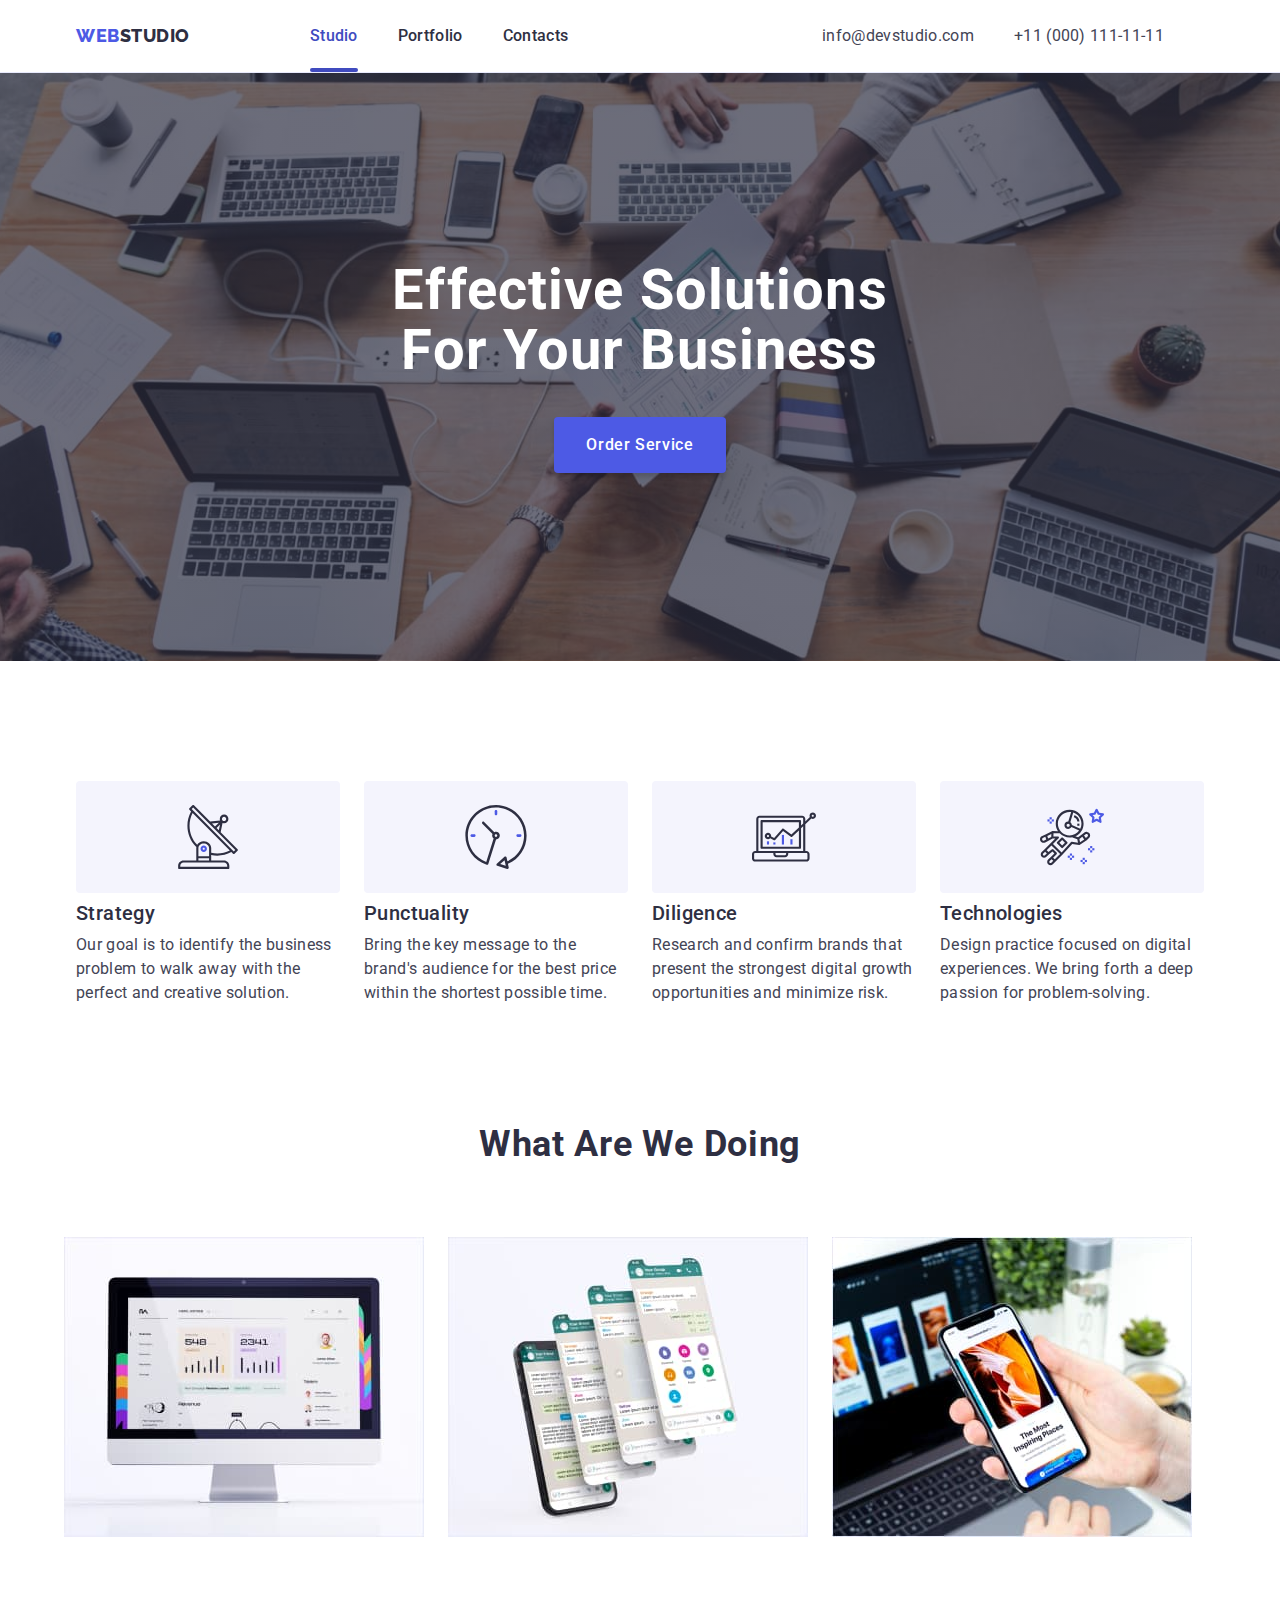
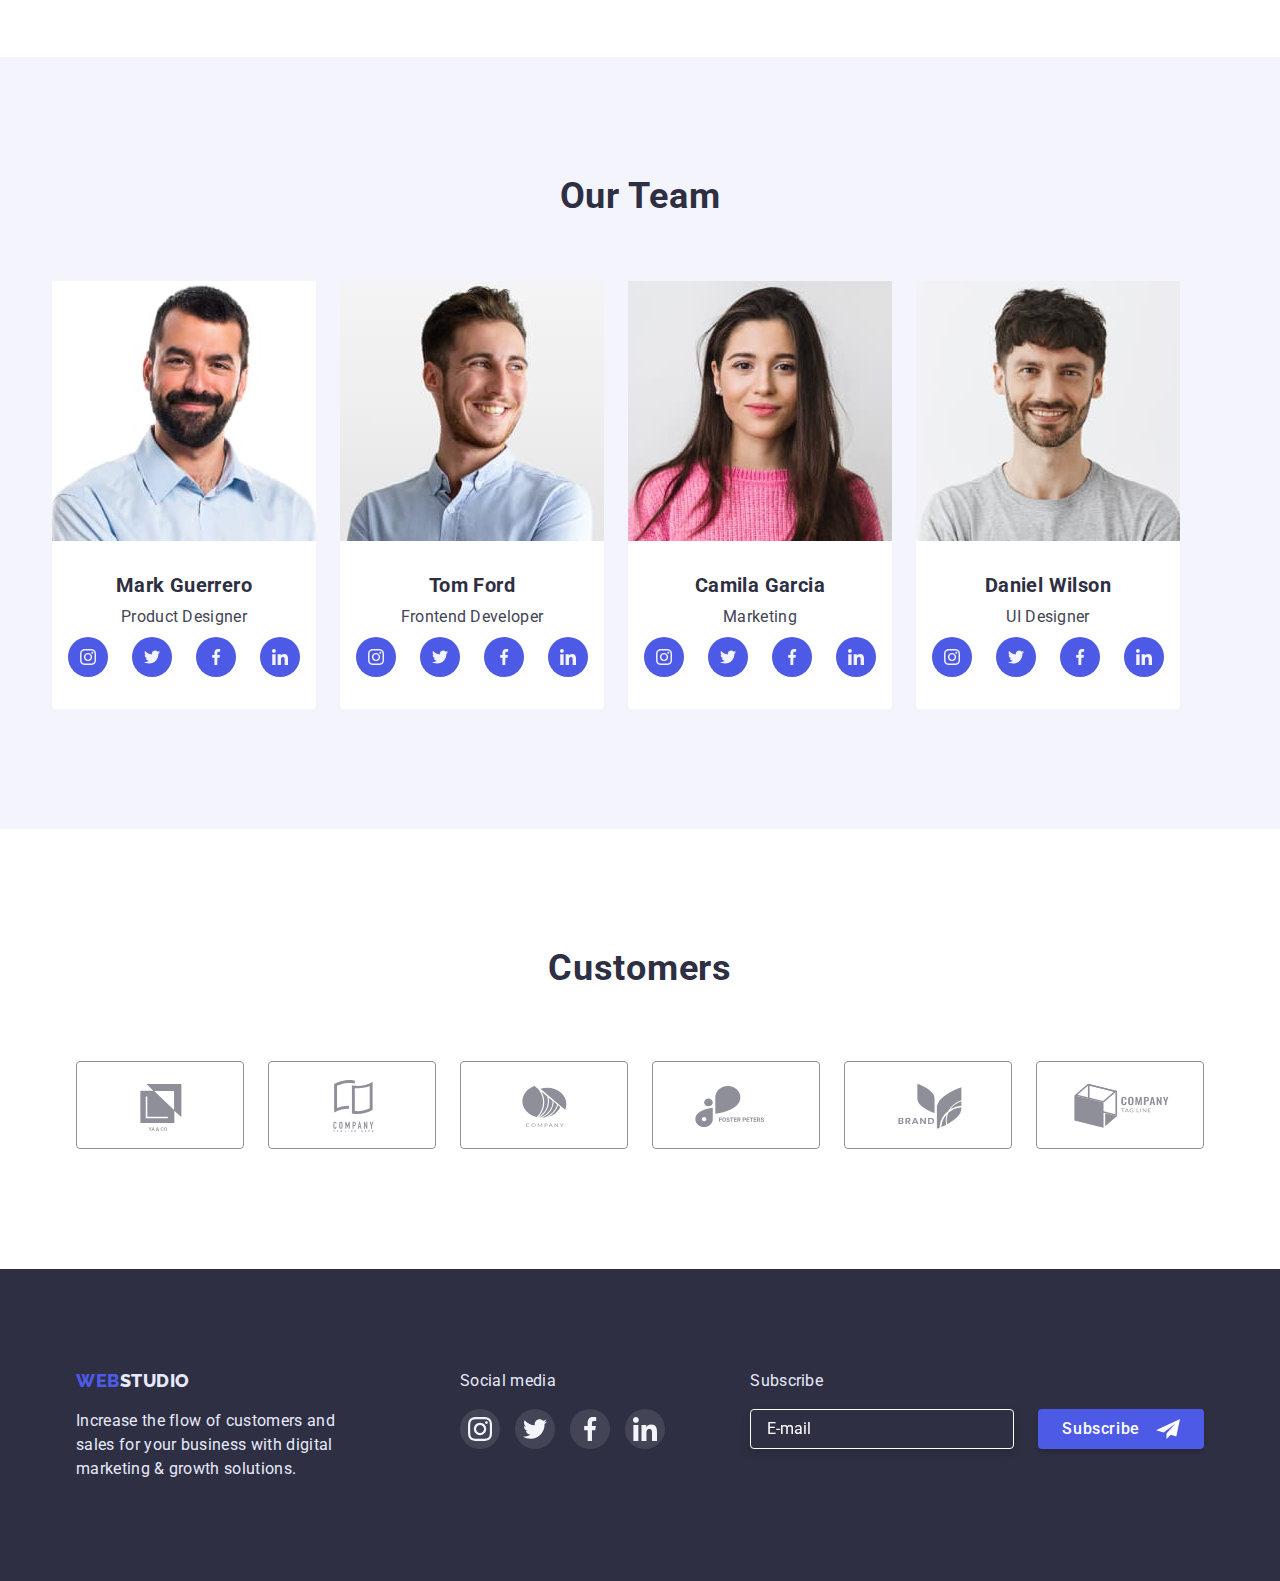
==== commit 2ab9af83: "11.04" ====
--- a/index.html
+++ b/index.html
@@ -72,7 +72,7 @@
           <div>
             <ul class="mobile-menu-nav list">
               <li class="mobile-menu-item">
-                <a class="mobile-menu-list link" href="./index.html">Studio</a>
+                <a class="mobile-menu-list-contacs link" href="./index.html">Studio</a>
               </li>
               <li class="mobile-menu-item">
                 <a class="mobile-menu-list link" href="./portfolio.html"
@@ -80,7 +80,7 @@
                 >
               </li>
               <li class="mobile-menu-item">
-                <a class="mobile-menu-list-contacs link" href="">Contacts</a>
+                <a class="mobile-menu-list link" href="">Contacts</a>
               </li>
             </ul>
           </div>
@@ -99,7 +99,7 @@
                 >
               </li>
             </ul>
-            <ul class="social-list list">
+            <ul class="mobile-social-list list">
               <li class="social-list-item">
                 <a class="social-list-link" href="">
                   <svg class="social-list-icon" width="24" height="24">
--- a/css/styles.css
+++ b/css/styles.css
@@ -61,7 +61,7 @@
 }
 @media screen and (min-width: 1158px) {
   .container {
-    width: 1158px;
+    width: 1160px;
   }
 }
 /* --------------------mobile-------------------- */
@@ -74,15 +74,16 @@
     display: none;
   }
 }
-
 .page-header-container {
   display: flex;
   align-items: center;
   justify-content: space-between;
 }
-
 /*--------------- mobile-menu----------------- */
 @media screen and (max-width: 767px) {
+  .logo {
+    margin-right: 0;
+  }
   .mobile-menu-open {
     background-color: transparent;
     border: none;
@@ -163,7 +164,7 @@
     font-style: normal;
   }
   .mobile-menu-item:not(:last-child) {
-    padding-bottom: 40px;
+    margin-bottom: 40px;
   }
   .mobile-mail {
     font-weight: 500;
@@ -174,7 +175,11 @@
     padding-top: 40px;
   }
   .mobile-address-list {
-    padding-bottom: 40px;
+    margin-bottom: 40px;
+  }
+  .mobile-social-list {
+    display: flex;
+    gap: 56px;
   }
   /*------------- HERO mobile---------------------- */
   .section-hero {
@@ -186,14 +191,12 @@
       ),
       url("../images/mobile/dark-bg-mobile.jpg");
     background-size: cover;
-    padding-left: 15px;
-    padding-right: 15px;
     padding-top: 112px;
+    padding-bottom: 112px;
     margin-left: auto;
     margin-right: auto;
     background-position: center;
     background-repeat: no-repeat;
-    margin-bottom: 96px;
     background-size: cover;
   }
   @media (min-device-pixel-ratio: 2),
@@ -241,11 +244,12 @@
   .secondary-list-icon {
     display: none;
   }
+  .secondary-section-list {
+    margin-bottom: 72px;
+  }
   .secondary-section {
-    padding-top: 0;
-    padding-bottom: 0;
-  }
-
+    padding-top: 96px;
+  }
   .title-description {
     font-weight: 700;
     font-size: 36px;
@@ -262,7 +266,6 @@
     line-height: 24px;
     letter-spacing: 0.02em;
     color: #434455;
-    margin-bottom: 76px;
   }
   .works-container {
     display: none;
@@ -270,8 +273,8 @@
   /* ============== mobile Team============ */
   .team-section {
     background-color: var(--team-section-color);
-    padding-top: 120px;
-    padding-bottom: 120px;
+    padding-top: 96px;
+    padding-bottom: 96px;
   }
   .title-text {
     font-size: 36px;
@@ -282,7 +285,6 @@
     text-transform: capitalize;
     margin-bottom: 72px;
     text-align: center;
-    text-transform: capitalize;
   }
   .flex-list {
     text-align: center;
@@ -324,8 +326,8 @@
   }
   /* ============== mobile Customers========= */
   .customers-container {
-    padding-bottom: 120px;
-    padding-top: 120px;
+    padding-bottom: 96px;
+    padding-top: 96px;
   }
   .customers-list {
     display: flex;
@@ -333,6 +335,7 @@
     flex-wrap: wrap;
     margin-left: -16px;
     margin-top: -72px;
+    justify-content: center;
   }
   .customers-list-item {
     flex-basis: calc(100% / 2 - 16px);
@@ -358,7 +361,6 @@
     fill: #404bbf;
   }
   /* ============ mobile footer============= */
-
   .footer-logo-studio {
     font-family: "Raleway";
     font-style: normal;
@@ -376,8 +378,9 @@
     line-height: 1.5;
     letter-spacing: 0.02em;
     color: var(--text-footer-color);
-    width: 264px;
+
     margin-top: 16px;
+    text-align: left;
   }
   .footer {
     background-color: var(--footer-beckground-color);
@@ -417,7 +420,7 @@
     text-align: center;
   }
   .social-media-container {
-    padding-bottom: 72px;
+    margin-bottom: 72px;
   }
   .footer-social-container {
     display: flex;
@@ -455,7 +458,6 @@
     color: #ffffff;
     background: #4d5ae5;
     border-radius: 4px;
-    margin-left: 24px;
     padding-right: 24px;
     padding-left: 24px;
     min-width: 165px;
@@ -476,6 +478,21 @@
 }
 /* --------------Tablet--------------------- */
 @media screen and (min-width: 768px) {
+  .mobile-address-list {
+    margin-bottom: 12px;
+  }
+  .mail {
+    line-height: 1.5;
+    letter-spacing: 0.02em;
+    color: var(--text-color);
+    transition: color var(--transition-element);
+  }
+  .phone-number {
+    line-height: 1.5;
+    letter-spacing: 0.02em;
+    color: var(--text-color);
+    transition: color var(--transition-element);
+  }
   .mobile-menu {
     display: none;
   }
@@ -547,12 +564,11 @@
       ),
       url("../images/tablet/dark-bg-tablet.jpg");
     background-size: cover;
-    padding-left: 15px;
-    padding-right: 15px;
     padding-top: 112px;
+    padding-bottom: 112px;
     margin-left: auto;
     margin-right: auto;
-    margin-bottom: 96px;
+
     background-position: center;
     background-repeat: no-repeat;
   }
@@ -568,6 +584,7 @@
     }
   }
   .text-hero {
+    max-width: 496px;
     font-weight: 700;
     font-size: 56px;
     line-height: 1.07;
@@ -598,6 +615,10 @@
     margin-right: auto;
   }
   /* ------------Tablet Section2-----------*/
+  .secondary-section {
+    padding-top: 96px;
+    padding-bottom: 96px;
+  }
   .secondary-list-icon {
     display: none;
   }
@@ -617,20 +638,28 @@
   }
   .title-description {
     text-align: left;
+    font-weight: 700;
+    font-size: 36px;
+    line-height: 1.11;
+    letter-spacing: 0.02em;
+    text-transform: capitalize;
+    margin-bottom: 8px;
+    color: #2e2f42;
   }
   .text-description {
     margin-bottom: 0;
     margin-top: 0;
+    margin-top: 0px;
+    margin-bottom: 0px;
+    font-size: 16px;
+    line-height: 1.5;
+    color: #2e2f42;
   }
   .works-container {
     display: none;
   }
   /* ==============Tablet Team============ */
-  .team-section {
-    background-color: var(--team-section-color);
-    padding-top: 120px;
-    padding-bottom: 120px;
-  }
+
   .title-text {
     font-size: 36px;
     line-height: 1.11;
@@ -638,10 +667,9 @@
     text-transform: capitalize;
     color: var(--title-color);
     text-transform: capitalize;
-    margin-bottom: 72px;
     text-align: center;
-    text-transform: capitalize;
-  }
+  }
+
   .flex-list {
     text-align: center;
     flex-wrap: wrap;
@@ -651,7 +679,6 @@
     margin: 0px;
     list-style: none;
     margin-left: -24px;
-    margin-top: -64px;
   }
   .team-section {
     background-color: var(--team-section-color);
@@ -660,10 +687,8 @@
   }
   .team-img {
     background-color: var(--main-background-color);
-    margin-top: 24px;
+    margin-top: 64px;
     border-radius: 0px 0px 4px 4px;
-  }
-  .team-img {
     margin-right: 24px;
   }
   .team-text {
@@ -692,8 +717,8 @@
   }
   /* ============== Tablet Customers========= */
   .customers-container {
-    padding-bottom: 120px;
-    padding-top: 120px;
+    padding-bottom: 96px;
+    padding-top: 96px;
   }
   .customers-list {
     justify-content: center;
@@ -702,14 +727,14 @@
     flex-wrap: wrap;
   }
   .customers-list-item {
-    margin-left: 16px;
+    margin-left: 24px;
     margin-top: 72px;
   }
   .customers-list-link {
     display: flex;
     justify-content: center;
     align-items: center;
-    width: 190px;
+    width: 168px;
     height: 88px;
     background: #ffffff;
     border: 1px solid #8e8f99;
@@ -723,6 +748,7 @@
     border: 1px solid #404bbf;
     fill: #404bbf;
   }
+
   /* ============ Tablet footer============= */
   .footer-logo-studio {
     font-family: "Raleway";
@@ -769,7 +795,7 @@
   }
   .footer-container {
     width: 264px;
-    padding-bottom: 72px;
+    margin-bottom: 72px;
   }
   .footer-social-list-icon {
     fill: #f4f4fd;
@@ -783,7 +809,7 @@
   }
   .social-media-container {
     margin-left: 24px;
-    padding-bottom: 72px;
+    margin-bottom: 72px;
   }
   .footer-social-container {
     display: flex;
@@ -791,15 +817,13 @@
   .container-media {
     display: flex;
     flex-wrap: wrap;
+    max-width: 582px;
+  }
+  .footer-form-wraper {
+    display: flex;
     justify-content: center;
   }
-  .footer-form-wraper {
-    display: flex;
-    justify-content: center;
-  }
-
   /* ============Tablet footer-form================= */
-
   .footer-label {
     width: 264px;
   }
@@ -814,7 +838,6 @@
     padding-left: 16px;
     background: #2e2f42;
     color: #ffffff;
-    margin-bottom: 17px;
   }
   .footer-input::placeholder {
     color: #ffffff;
@@ -880,7 +903,6 @@
     margin-right: auto;
     background-position: center;
     background-repeat: no-repeat;
-    max-width: 1440px;
   }
   @media (min-device-pixel-ratio: 2),
     (min-resolution: 192dpi),
@@ -893,11 +915,6 @@
         url("../images/desktop/hero-desktop@2.jpg");
     }
   }
-  .text-hero {
-    font-size: 56px;
-    line-height: 1.07;
-    margin-bottom: 48px;
-  }
   .button-main {
     transition: background var(--transition-element),
       box-shadow var(--transition-element),
@@ -919,6 +936,7 @@
   }
   .secondary-section {
     padding-bottom: 120px;
+    padding-top: 120px;
   }
   .title-description {
     font-weight: 500;
@@ -932,9 +950,6 @@
     letter-spacing: 0.02em;
     color: var(--text-color);
   }
-  .secondary-section-list:not(:last-child) {
-    margin-right: 24px;
-  }
   .secondary-section-list {
     width: 264px;
   }
@@ -957,10 +972,12 @@
   }
   .works-container-list {
     width: 360px;
+    margin-top: 72px;
   }
   .works-container-list:not(:last-child) {
     margin-right: 24px;
   }
+
   /* ============== Desktop Customers========= */
   .customers-container {
     padding-bottom: 120px;
@@ -1001,13 +1018,22 @@
     width: 264px;
   }
   .social-media-container {
+    max-width: 1160px;
+  }
+
+  .container-media {
+    max-width: 1160px;
+    display: flex;
+  }
+  .footer-form-wraper {
+    display: flex;
+  }
+  .footer-container {
+    margin-bottom: 0;
+  }
+  .social-media-container {
+    margin-bottom: 0;
     margin-left: 120px;
-  }
-  .container-media {
-    display: flex;
-  }
-  .footer-form-wraper {
-    display: flex;
   }
   /*==============footer-form================= */
   .footer-form {
@@ -1027,13 +1053,10 @@
   letter-spacing: 0.03em;
   text-transform: uppercase;
   color: var(--blue-text-color);
-  margin-right: 76px;
-}
-
+}
 .header-logo-studio {
   color: var(--title-color);
 }
-
 .header {
   border-bottom: 1px solid #e7e9fc;
   box-shadow: 0px 2px 1px rgba(46, 47, 66, 0.08),
@@ -1057,14 +1080,13 @@
 }
 .social-list {
   display: flex;
-  justify-content: center;
+
   gap: 24px;
   margin-top: 8px;
 }
 .social-list-icon {
   fill: #f4f4fd;
 }
-
 /* ========== PORTFOLIO===+++====== */
 /* ===========portfolio-buttons===== */
 .portfolio-section {
@@ -1085,7 +1107,6 @@
   transition: color var(--transition-element),
     background var(--transition-element), box-shadow var(--transition-element);
 }
-
 .portfolio-buttons:hover,
 .portfolio-buttons:focus {
   color: var(--main-background-color);
@@ -1101,15 +1122,11 @@
 .list-buttons:not(:last-child) {
   margin-right: 24px;
 }
-*/
-
 /* ===========//portfolio-buttons//===== */
 /* ============Project Card============ */
-
- .project-card-list {
+.project-card-list {
   width: 360px;
 }
-
 .card-border {
   border: 1px solid #e7e9fc;
   border-top: none;
@@ -1171,7 +1188,6 @@
 .overlay-wraper-card:focus .overlay {
   transform: translate(0, 0);
 }
-*/
 /* ============/Project Card/============ */
 /* ==========//PORTFOLIO//============ */
 .test {
@@ -1180,7 +1196,6 @@
   justify-content: center;
   gap: 48px 24px;
 }
-*/
 /* ==============bekdrop================== */
 .bekdrop {
   position: fixed;
@@ -1193,19 +1208,17 @@
   transition: opacity var(--transition-element),
     visibility var(--transition-element);
 }
-
 .bekdrop.is-hidden {
   opacity: 0;
   visibility: hidden;
   pointer-events: none;
 }
-
 .modal {
   position: absolute;
   top: 50%;
   left: 50%;
   transform: translate(-50%, -50%);
-  width: 408px;
+  min-width: 320px;
   min-height: 576px;
   background: #fcfcfc;
   box-shadow: 0px 1px 1px rgba(0, 0, 0, 0.14), 0px 1px 3px rgba(0, 0, 0, 0.12),
@@ -1216,7 +1229,6 @@
   padding-right: 24px;
   padding-bottom: 24px;
 }
-
 .modal-close-btn {
   position: absolute;
   top: 24px;
@@ -1243,8 +1255,6 @@
 .modal-close-btn:focus .close-icon-btn {
   fill: #f4f4fd;
 }
-*/
-
 /* =============/bekdrop/================== */
 /* ==============modal form ================*/
 .modal-form {
@@ -1374,7 +1384,6 @@
 .modal-form-check-desc {
   display: flex;
   align-items: center;
-
   margin-bottom: 24px;
 }
 .modal-form-submit {
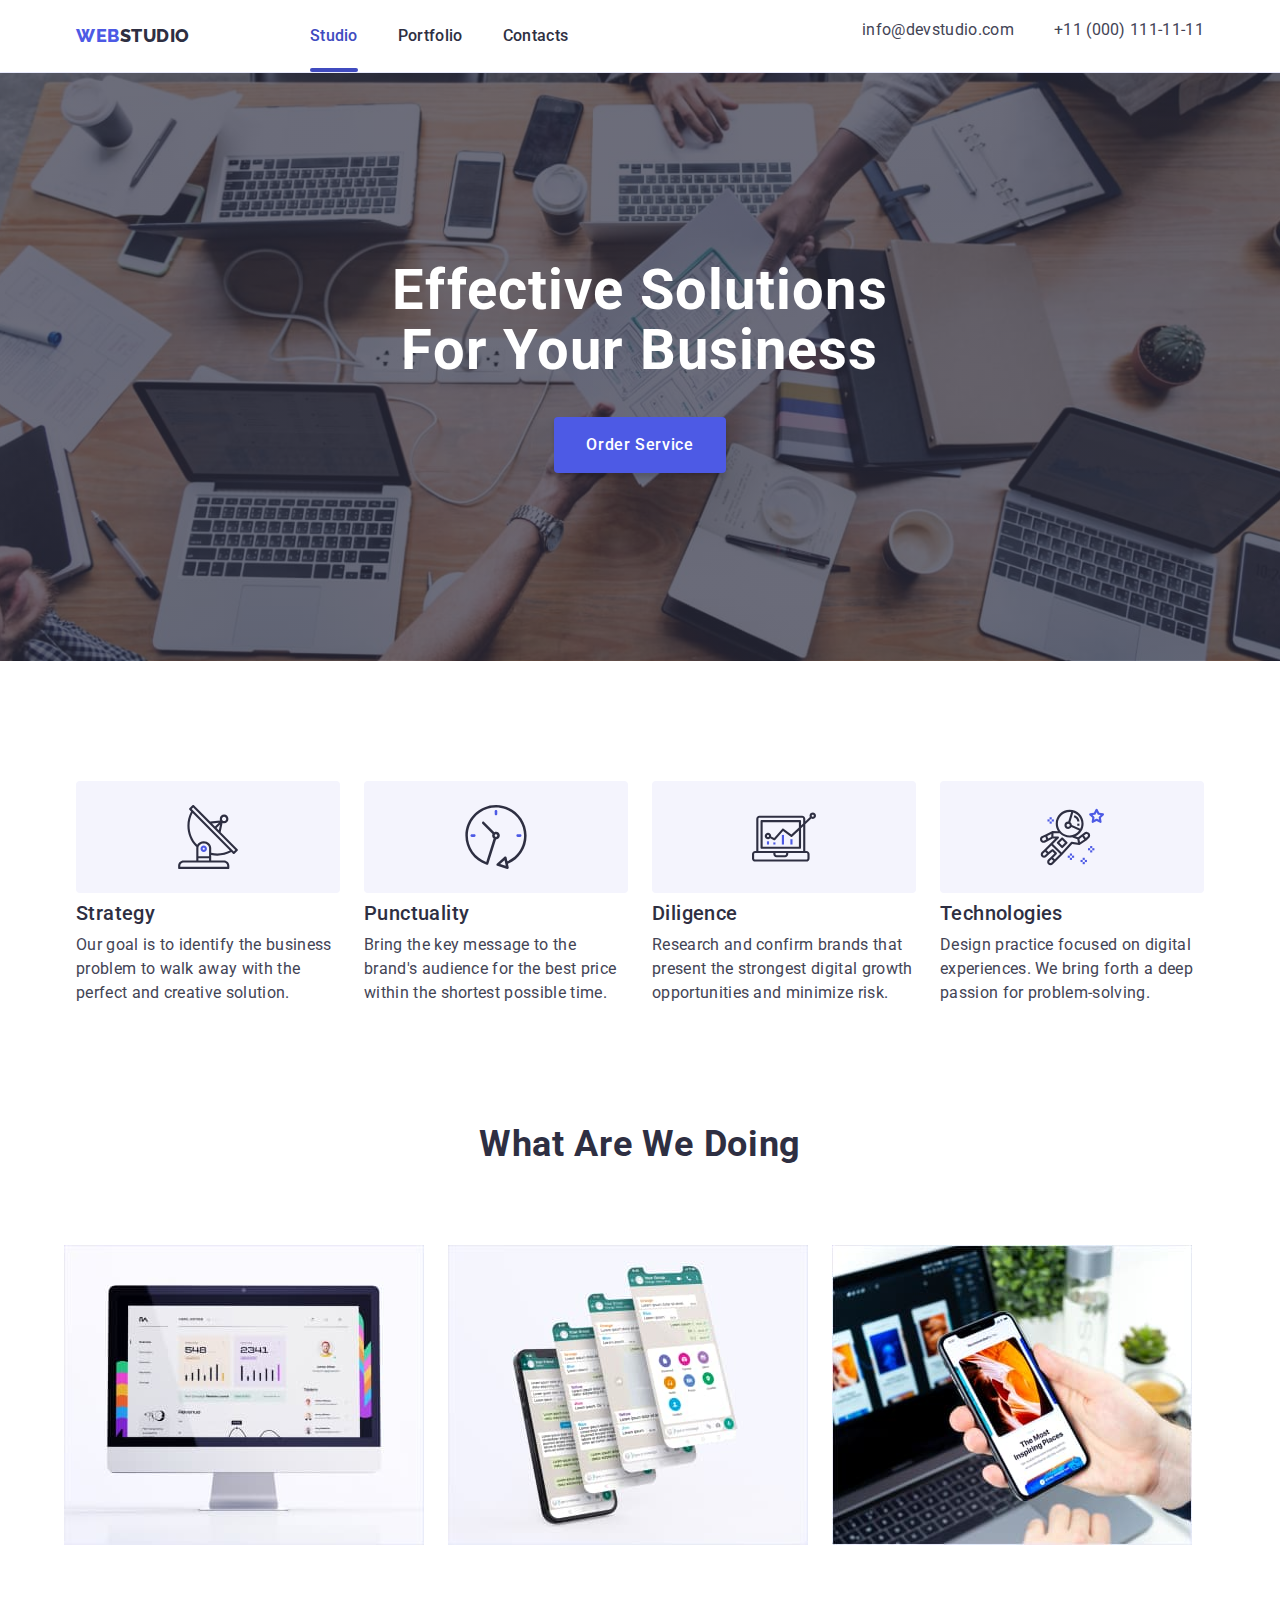
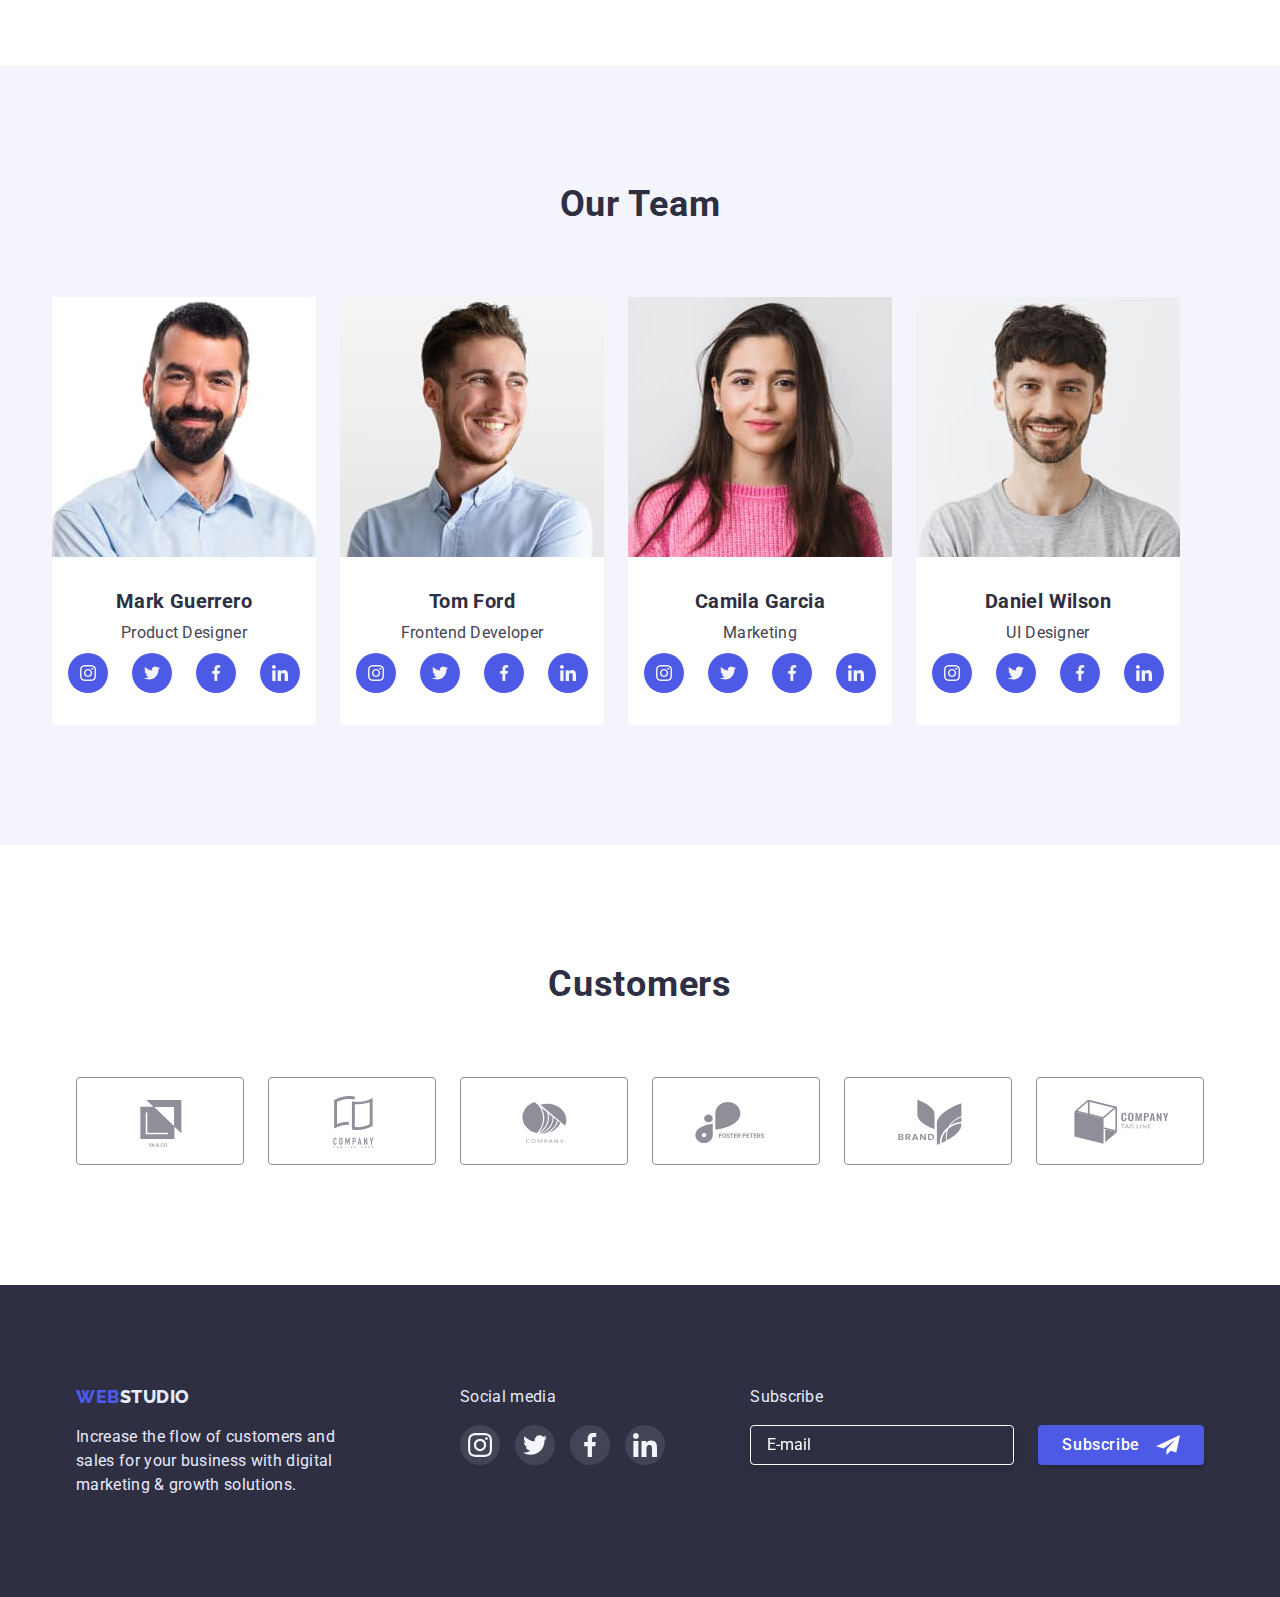
==== commit 11945de1: "fin 12.04" ====
--- a/index.html
+++ b/index.html
@@ -72,7 +72,9 @@
           <div>
             <ul class="mobile-menu-nav list">
               <li class="mobile-menu-item">
-                <a class="mobile-menu-list-contacs link" href="./index.html">Studio</a>
+                <a class="mobile-menu-list-contacs link" href="./index.html"
+                  >Studio</a
+                >
               </li>
               <li class="mobile-menu-item">
                 <a class="mobile-menu-list link" href="./portfolio.html"
@@ -88,7 +90,7 @@
             <ul class="mobile-list-contact list">
               <li class="mobile-address-list">
                 <a
-                  class="mobile-menu-list-contacs link"
+                  class="mobile-menu-list-contacs-fon link"
                   href="tel:+110001111111"
                   >+11 (000) 111-11-11</a
                 >
@@ -252,7 +254,7 @@
             <li class="team-img">
               <img
                 srcset="
-                  ./images/team/mark-guerrero.jpg 1x,
+                  ./images/team/mark-guerrero.jpg      1x,
                   ./images/mobile/mark_guerrero@2x.jpg 2x
                 "
                 src="./images/team/mark-guerrero.jpg"
@@ -556,7 +558,7 @@
       </div>
     </footer>
     <!-- bekdrop -->
-     <div class="bekdrop is-hidden" data-modal>
+    <div class="bekdrop is-hidden" data-modal>
       <div class="modal">
         <button class="modal-close-btn" data-modal-close type="button">
           <svg class="close-icon-btn" width="8" height="8">
@@ -632,8 +634,7 @@
         </form>
       </div>
     </div>
-  </body>
-</html>
+
     <script src="./js/mobile-menu.js"></script>
   </body>
 </html>
--- a/css/styles.css
+++ b/css/styles.css
@@ -66,6 +66,7 @@
 }
 /* --------------------mobile-------------------- */
 /* --------------------header-------------------- */
+
 @media screen and (max-width: 760px) {
   .menu {
     display: none;
@@ -80,6 +81,7 @@
   justify-content: space-between;
 }
 /*--------------- mobile-menu----------------- */
+
 @media screen and (max-width: 767px) {
   .logo {
     margin-right: 0;
@@ -163,6 +165,15 @@
     color: #404bbf;
     font-style: normal;
   }
+  .mobile-menu-list-contacs-fon {
+    font-weight: 700;
+    font-size: 36px;
+    line-height: 1.1;
+    letter-spacing: 0.02em;
+    text-transform: capitalize;
+    color: #404bbf;
+    font-style: normal;
+  }
   .mobile-menu-item:not(:last-child) {
     margin-bottom: 40px;
   }
@@ -172,10 +183,7 @@
     line-height: 24px;
     letter-spacing: 0.02em;
     color: #434455;
-    padding-top: 40px;
-  }
-  .mobile-address-list {
-    margin-bottom: 40px;
+    margin-top: 40px;
   }
   .mobile-social-list {
     display: flex;
@@ -406,7 +414,7 @@
   }
   .footer-container {
     text-align: center;
-    padding-bottom: 72px;
+    margin-bottom: 72px;
   }
   .footer-social-list-icon {
     fill: #f4f4fd;
@@ -475,23 +483,56 @@
     border-radius: 4px;
     fill: #fff;
   }
-}
+  .mobile-list-contact {
+    margin-bottom: 48px;
+  }
+  .mobile-address-list:not(:last-child) {
+    margin-bottom: 40px;
+  }
+}
+@media screen and (max-width: 376px) {
+  .mobile-menu-list-contacs {
+    font-weight: 700;
+    font-size: 36px;
+    line-height: 1.1;
+    letter-spacing: 0.02em;
+    text-transform: capitalize;
+    color: #404bbf;
+    font-style: normal;
+  }
+  .mobile-menu-list-contacs-fon {
+    font-weight: 700;
+    font-size: 26px;
+    line-height: 1.1;
+    letter-spacing: 0.02em;
+    text-transform: capitalize;
+    color: #404bbf;
+    font-style: normal;
+  }
+  .mobile-social-list {
+    display: flex;
+    gap: 35px;
+  }
+}
+
 /* --------------Tablet--------------------- */
 @media screen and (min-width: 768px) {
-  .mobile-address-list {
-    margin-bottom: 12px;
-  }
   .mail {
-    line-height: 1.5;
-    letter-spacing: 0.02em;
+    font-size: 12px;
+    line-height: 1.2;
+    letter-spacing: 0.04em;
     color: var(--text-color);
     transition: color var(--transition-element);
   }
   .phone-number {
-    line-height: 1.5;
-    letter-spacing: 0.02em;
+    font-size: 12px;
+    line-height: 1.2;
+    letter-spacing: 0.04em;
     color: var(--text-color);
     transition: color var(--transition-element);
+  }
+  .address-list:not(:last-child) {
+    margin-bottom: 12px;
   }
   .mobile-menu {
     display: none;
@@ -668,6 +709,7 @@
     color: var(--title-color);
     text-transform: capitalize;
     text-align: center;
+    margin-bottom: 72px;
   }
 
   .flex-list {
@@ -679,6 +721,7 @@
     margin: 0px;
     list-style: none;
     margin-left: -24px;
+    margin-top: -64px;
   }
   .team-section {
     background-color: var(--team-section-color);
@@ -725,6 +768,8 @@
     display: flex;
     list-style: none;
     flex-wrap: wrap;
+    margin-left: -24px;
+    margin-top: -72px;
   }
   .customers-list-item {
     margin-left: 24px;
@@ -874,15 +919,27 @@
     margin-right: auto;
   }
   /* ==========Contacts Desktop========= */
+  .phone-number {
+    font-size: 16px;
+    line-height: 1.5;
+    letter-spacing: 0.02em;
+    color: #434455;
+  }
   .phone-number:hover,
   .phone-number:focus {
     color: var(--hover-focus-color);
   }
+  .mail {
+    font-size: 16px;
+    line-height: 1.5;
+    letter-spacing: 0.02em;
+    color: #434455;
+  }
   .mail:hover,
   .mail:focus {
     color: var(--hover-focus-color);
   }
-  .address-list {
+  .address-list:not(:last-child) {
     margin-right: 40px;
   }
   .address-flex-list {
@@ -1080,7 +1137,6 @@
 }
 .social-list {
   display: flex;
-
   gap: 24px;
   margin-top: 8px;
 }
@@ -1218,7 +1274,8 @@
   top: 50%;
   left: 50%;
   transform: translate(-50%, -50%);
-  min-width: 320px;
+  max-width: 392px;
+  width: 100%;
   min-height: 576px;
   background: #fcfcfc;
   box-shadow: 0px 1px 1px rgba(0, 0, 0, 0.14), 0px 1px 3px rgba(0, 0, 0, 0.12),
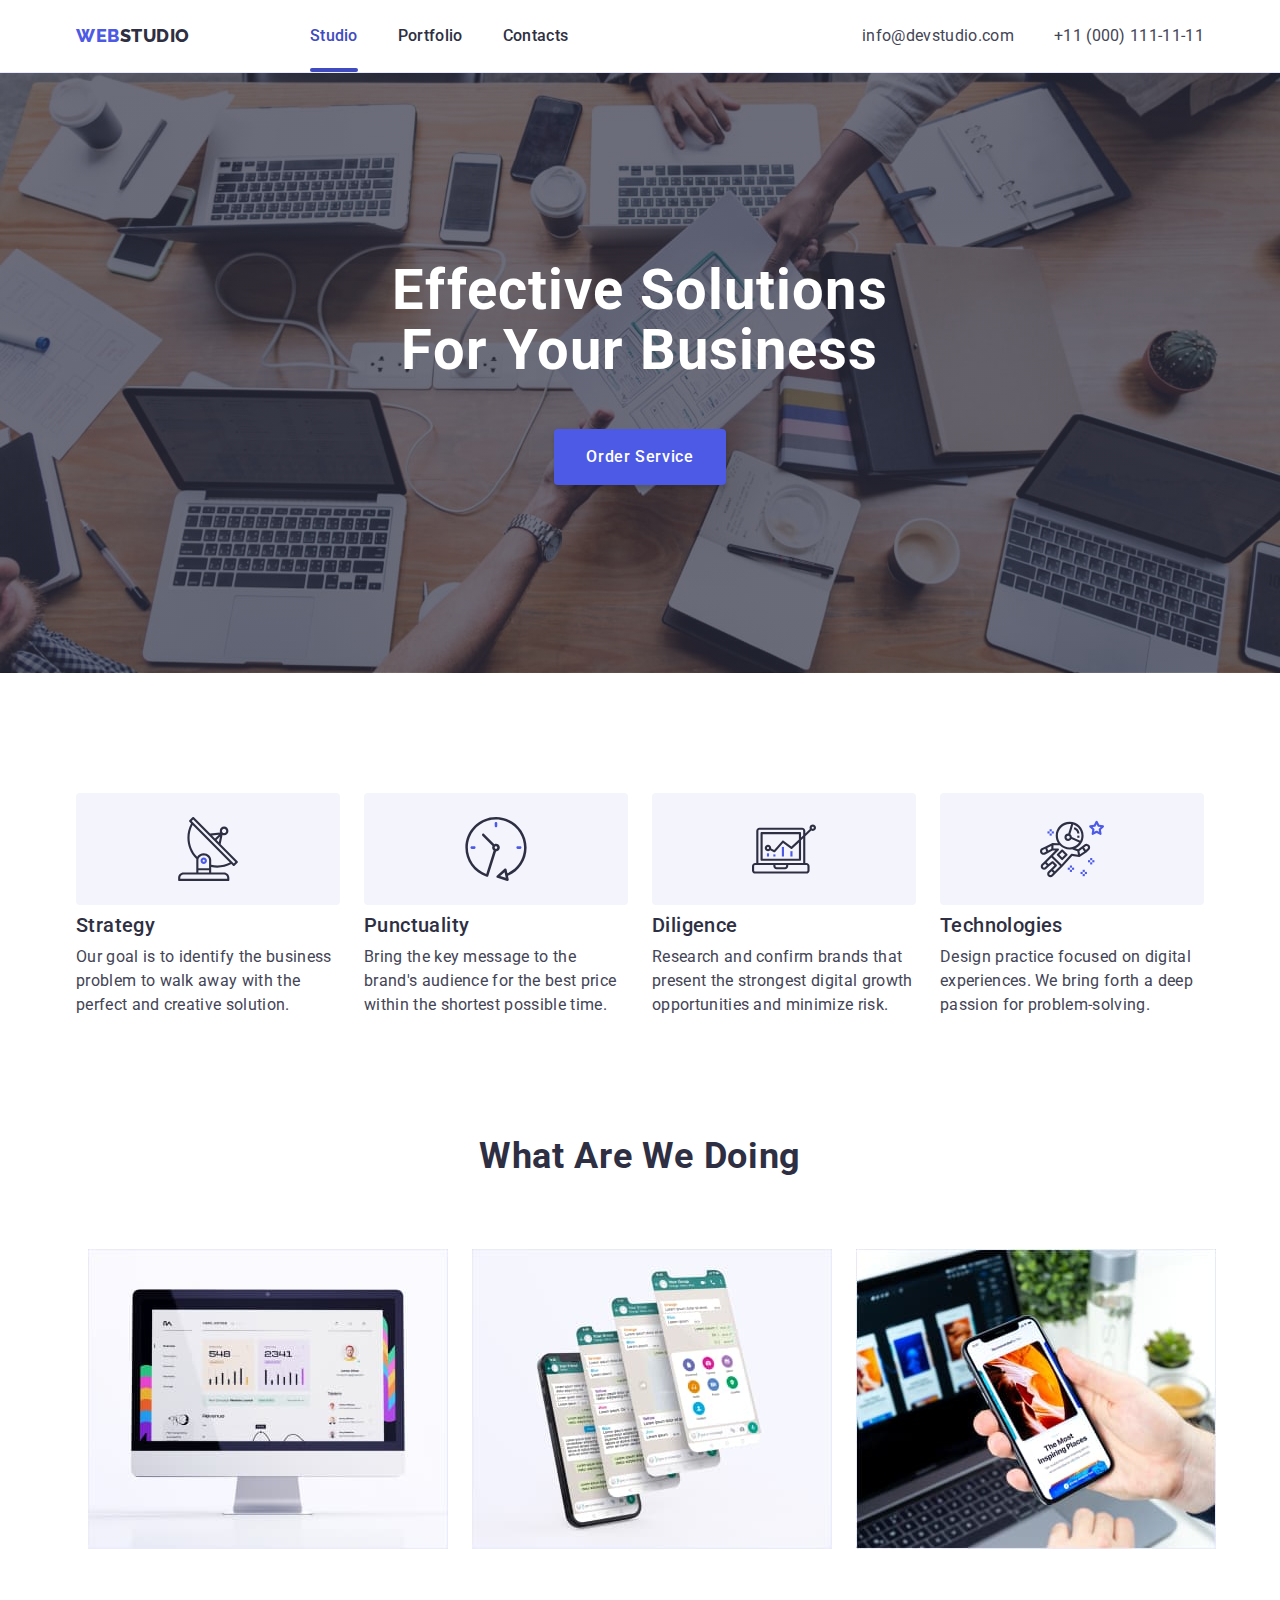
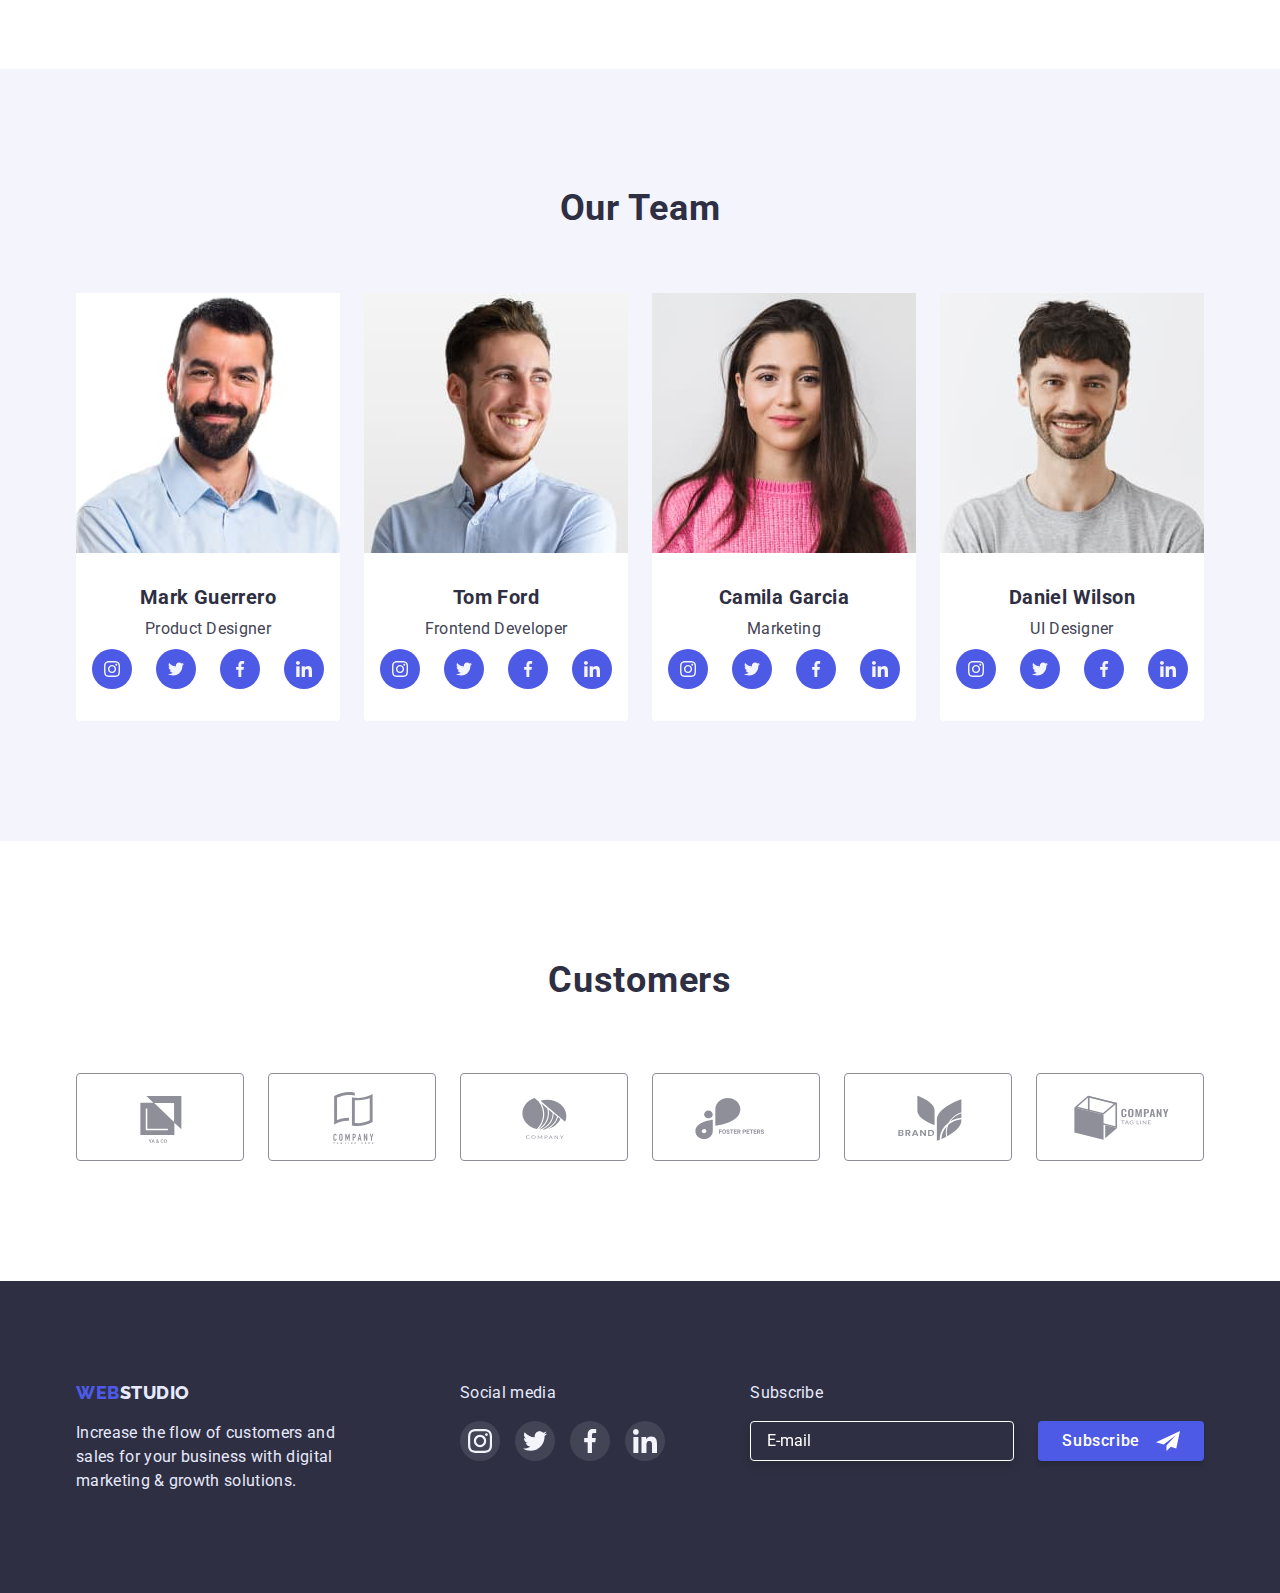
==== commit 9c3535d8: "13.04" ====
--- a/index.html
+++ b/index.html
@@ -634,7 +634,6 @@
         </form>
       </div>
     </div>
-
     <script src="./js/mobile-menu.js"></script>
   </body>
 </html>
--- a/css/styles.css
+++ b/css/styles.css
@@ -67,7 +67,7 @@
 /* --------------------mobile-------------------- */
 /* --------------------header-------------------- */
 
-@media screen and (max-width: 760px) {
+@media screen and (max-width: 766px) {
   .menu {
     display: none;
   }
@@ -82,7 +82,7 @@
 }
 /*--------------- mobile-menu----------------- */
 
-@media screen and (max-width: 767px) {
+@media screen and (max-width: 766px) {
   .logo {
     margin-right: 0;
   }
@@ -191,7 +191,7 @@
   }
   /*------------- HERO mobile---------------------- */
   .section-hero {
-    min-height: 432px;
+    min-height: 428px;
     background: var(--title-color);
     background-image: linear-gradient(
         rgba(46, 47, 66, 0.7),
@@ -229,6 +229,7 @@
     margin-bottom: 72px;
     margin-right: auto;
     margin-left: auto;
+    max-width: 320px;
   }
   .button-main {
     font-weight: 500;
@@ -252,11 +253,12 @@
   .secondary-list-icon {
     display: none;
   }
-  .secondary-section-list {
+  .secondary-section-list:not(:last-child) {
     margin-bottom: 72px;
   }
   .secondary-section {
     padding-top: 96px;
+    padding-bottom: 96px;
   }
   .title-description {
     font-weight: 700;
@@ -389,6 +391,7 @@
 
     margin-top: 16px;
     text-align: left;
+    max-width: 268px;
   }
   .footer {
     background-color: var(--footer-beckground-color);
@@ -410,7 +413,6 @@
     display: flex;
     justify-content: center;
     gap: 15px;
-    margin-top: 16px;
   }
   .footer-container {
     text-align: center;
@@ -636,6 +638,7 @@
     margin-bottom: 36px;
     margin-right: auto;
     margin-left: auto;
+    max-width: 496px;
   }
   .button-main {
     font-weight: 500;
@@ -720,13 +723,13 @@
     padding: 0px;
     margin: 0px;
     list-style: none;
-    margin-left: -24px;
-    margin-top: -64px;
+    margin-right: -24px;
+    margin-top: -72px;
   }
   .team-section {
     background-color: var(--team-section-color);
-    padding-top: 120px;
-    padding-bottom: 120px;
+    padding-top: 96px;
+    padding-bottom: 96px;
   }
   .team-img {
     background-color: var(--main-background-color);
@@ -815,8 +818,8 @@
   }
   .footer {
     background-color: var(--footer-beckground-color);
-    padding-top: 100px;
-    padding-bottom: 100px;
+    padding-top: 96px;
+    padding-bottom: 96px;
   }
   .footer-flex {
     margin-right: 0;
@@ -941,6 +944,7 @@
   }
   .address-list:not(:last-child) {
     margin-right: 40px;
+    margin-bottom: 0;
   }
   .address-flex-list {
     display: flex;
@@ -984,6 +988,9 @@
     box-shadow: 0px 4px 4px rgba(0, 0, 0, 0.15);
     border-radius: 4px;
   }
+  .text-hero {
+    margin-bottom: 48px;
+  }
   /* ===========Desktop Section2========== */
   .secondary-flex-list {
     display: flex;
@@ -1034,7 +1041,11 @@
   .works-container-list:not(:last-child) {
     margin-right: 24px;
   }
-
+  /* ============== Desktop team========= */
+  .team-section {
+    padding-top: 120px;
+    padding-bottom: 120px;
+  }
   /* ============== Desktop Customers========= */
   .customers-container {
     padding-bottom: 120px;
@@ -1098,6 +1109,10 @@
   }
   .footer-input-icon {
     margin-left: 16px;
+  }
+  .footer {
+    padding-top: 100px;
+    padding-bottom: 100px;
   }
 }
 /* ===============LOGO============== */
@@ -1403,6 +1418,7 @@
   border-radius: 2px;
   cursor: pointer;
   margin-right: 8px;
+  flex-shrink: 0;
 }
 .modal-form-check:checked + .modal-form-check-desc::before {
   background-image: url(../images/vector.svg);
